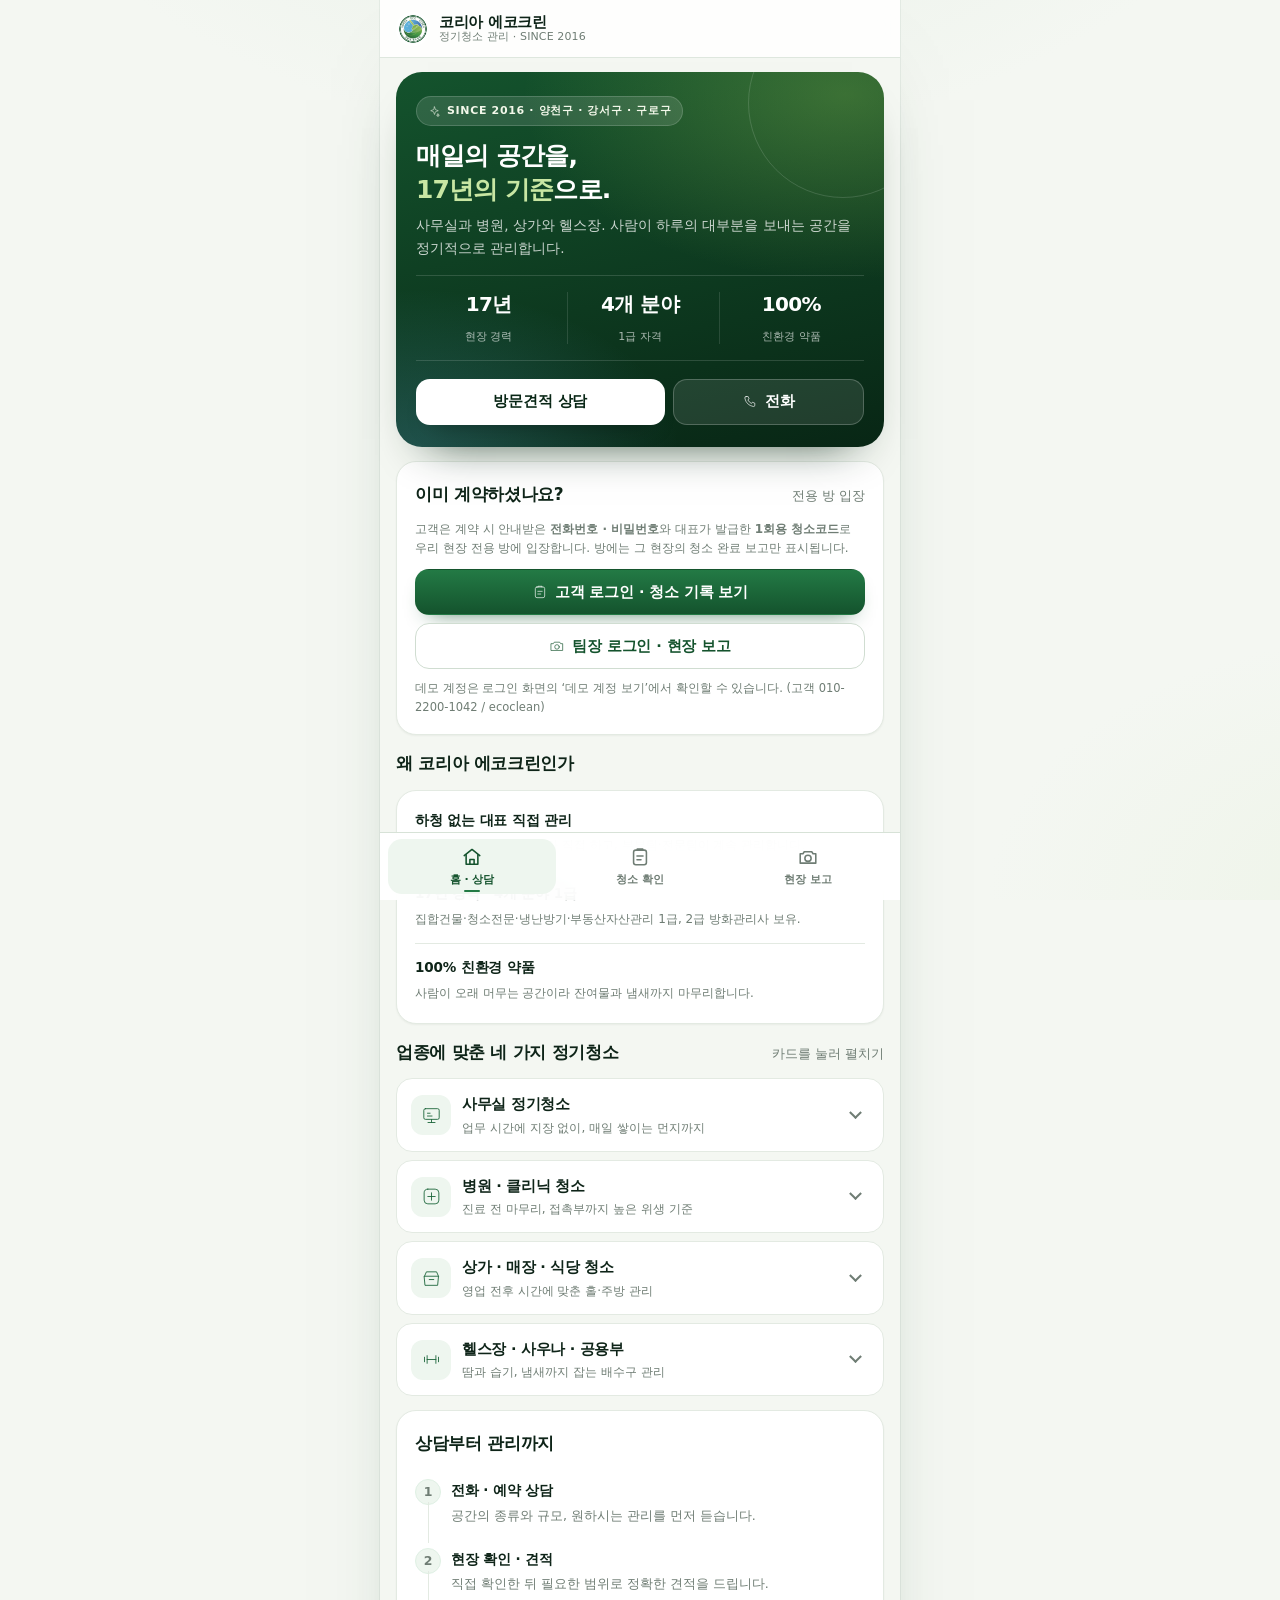
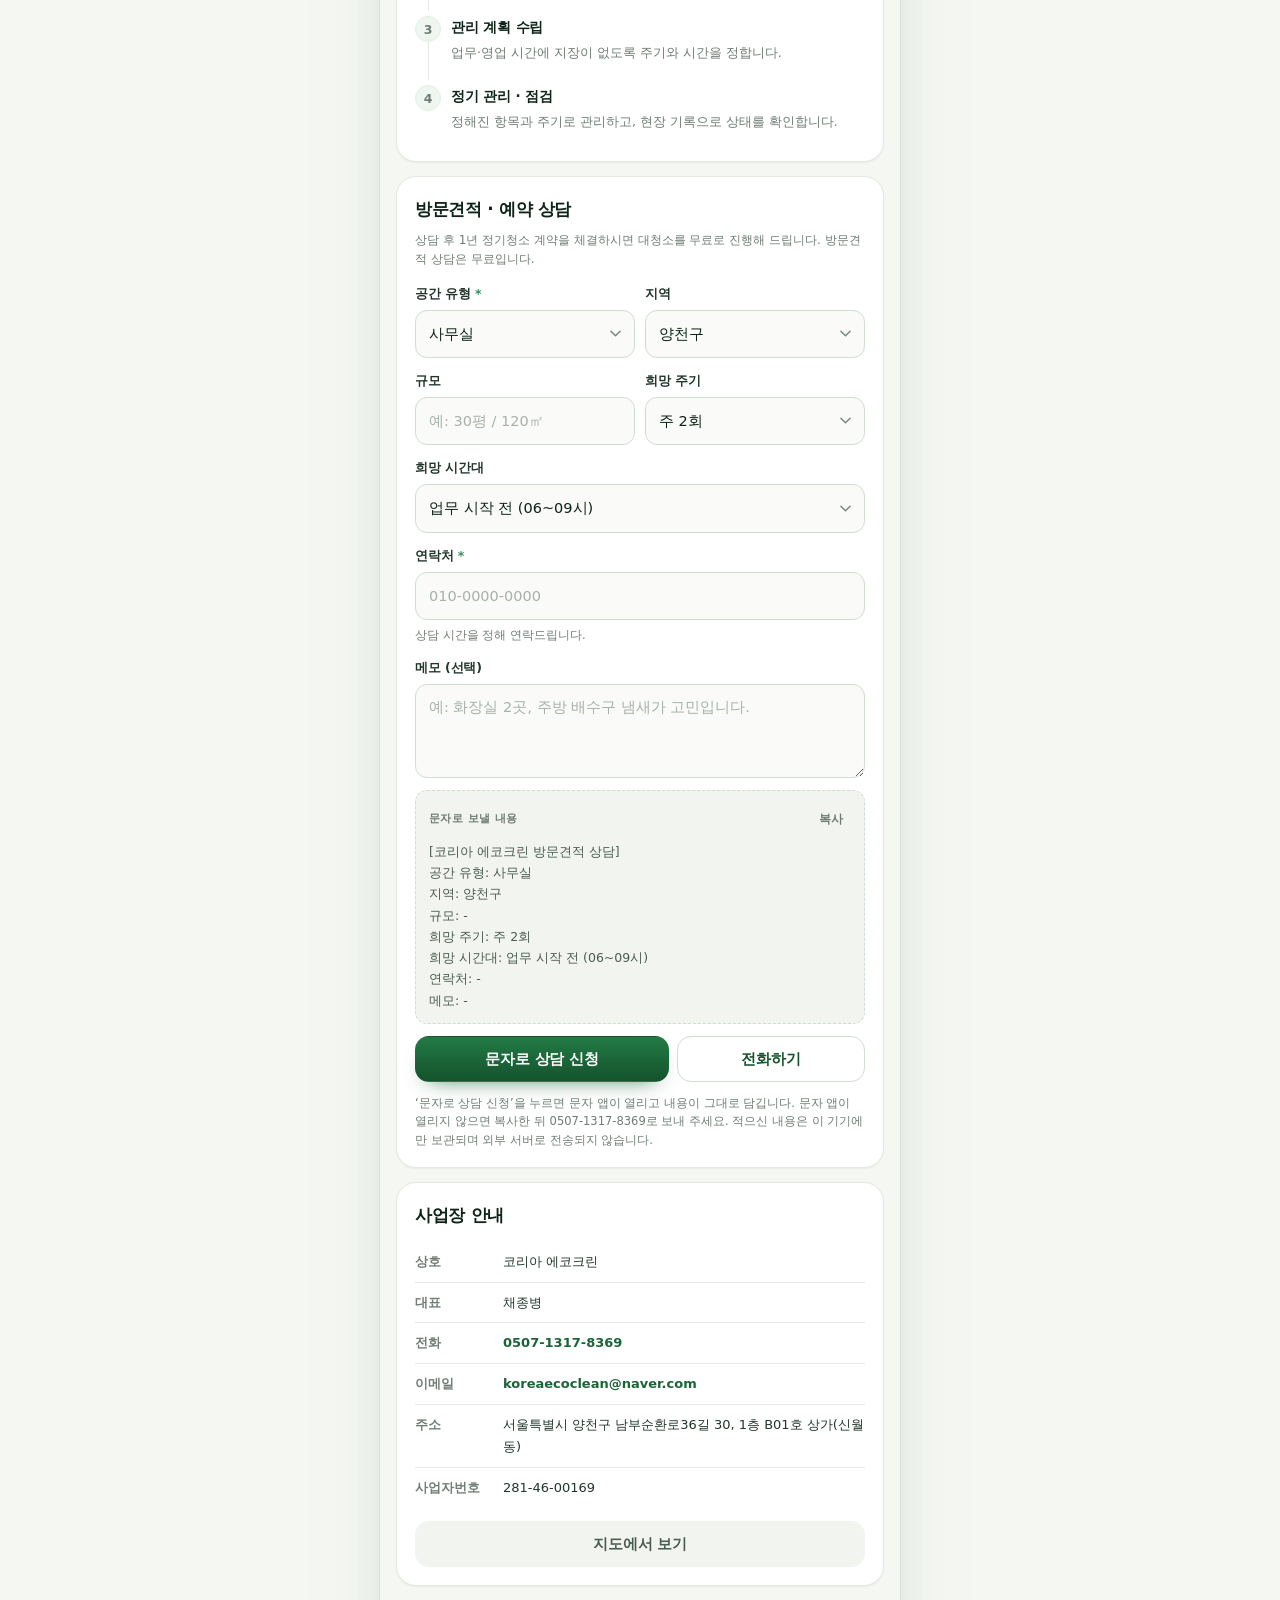
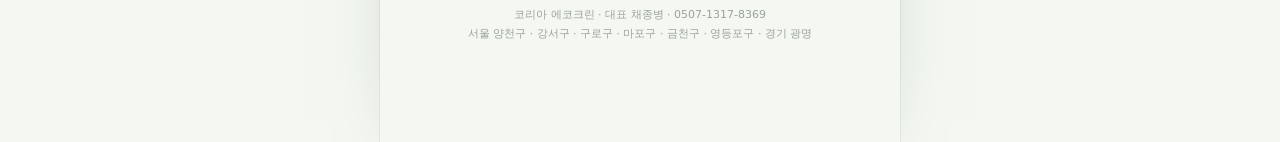
==== app/index.html @ 2362676f "모바일 앱(PWA) 추가: /app/ 경로에 정기청소 관리 앱 배포" ====
<!DOCTYPE html>
<html lang="ko">
<head>
  <meta charset="utf-8">
  <meta name="viewport" content="width=device-width, initial-scale=1, viewport-fit=cover">
  <title>코리아 에코크린 · 홈 상담</title>
  <meta name="description" content="코리아 에코크린 — 사무실·병원·상가·헬스장 정기청소 상담과 현장 청소 기록 확인, 팀장용 현장 보고 앱.">
  <meta name="theme-color" content="#14532d">
  <meta name="color-scheme" content="light">
  <meta name="format-detection" content="telephone=no">

  <meta name="mobile-web-app-capable" content="yes">
  <meta name="apple-mobile-web-app-capable" content="yes">
  <meta name="apple-mobile-web-app-status-bar-style" content="default">
  <meta name="apple-mobile-web-app-title" content="에코크린">

  <link rel="manifest" href="manifest.json">
  <link rel="icon" href="assets/favicon.svg" type="image/svg+xml">
  <link rel="icon" href="assets/icon-192.png" sizes="192x192" type="image/png">
  <link rel="apple-touch-icon" href="assets/apple-touch-icon.png">
  <link rel="stylesheet" href="css/styles.css">
</head>
<body>
  <a class="skip-link" href="#main">본문으로 바로가기</a>

  <div class="app">
    <header class="app-header">
      <div class="brand">
        <img class="brand__logo" src="assets/logo.png" alt="" width="34" height="34" decoding="async">
        <div class="brand__text">
          <strong>코리아 에코크린</strong>
          <span>정기청소 관리 · SINCE 2016</span>
        </div>
      </div>
      <div class="header__actions">
        <span class="net-pill" id="net-pill" hidden>오프라인</span>
        <button class="icon-btn" id="install-btn" type="button" hidden>앱 설치</button>
      </div>
    </header>

    <main class="main" id="main">
      <section class="view" id="view-home" role="tabpanel" aria-labelledby="tab-home" aria-label="홈 · 상담">
        <div class="skeleton"></div>
      </section>
      <section class="view" id="view-customer" role="tabpanel" aria-labelledby="tab-customer" aria-label="청소 확인" hidden>
        <div class="skeleton"></div>
      </section>
      <section class="view" id="view-leader" role="tabpanel" aria-labelledby="tab-leader" aria-label="현장 보고" hidden>
        <div class="skeleton"></div>
      </section>
      <section class="view" id="view-admin" role="tabpanel" aria-labelledby="tab-admin" aria-label="관리" hidden>
        <div class="skeleton"></div>
      </section>
    </main>

    <nav class="tabbar" role="tablist" aria-label="주요 메뉴">
      <button class="tab" type="button" role="tab" id="tab-home" aria-controls="view-home" data-tab="home" aria-selected="true">
        <svg viewBox="0 0 24 24" fill="none" stroke="currentColor" stroke-linecap="round" stroke-linejoin="round" aria-hidden="true">
          <path d="M3.5 10.5 12 3.8l8.5 6.7"/><path d="M5.6 9.6V20h12.8V9.6"/><path d="M9.7 20v-5.3h4.6V20"/>
        </svg>
        <span>홈 · 상담</span>
      </button>
      <button class="tab" type="button" role="tab" id="tab-customer" aria-controls="view-customer" data-tab="customer" aria-selected="false">
        <svg viewBox="0 0 24 24" fill="none" stroke="currentColor" stroke-linecap="round" stroke-linejoin="round" aria-hidden="true">
          <rect x="5" y="4.5" width="14" height="16" rx="2.4"/><path d="M9 4.5V3.4h6v1.1"/><path d="M8.7 11h6.6M8.7 15h4.4"/>
        </svg>
        <span>청소 확인</span>
      </button>
      <button class="tab" type="button" role="tab" id="tab-leader" aria-controls="view-leader" data-tab="leader" aria-selected="false">
        <svg viewBox="0 0 24 24" fill="none" stroke="currentColor" stroke-linecap="round" stroke-linejoin="round" aria-hidden="true">
          <path d="M3.5 8.5h3l1.4-2.2h8.2L17.5 8.5h3v10.2h-17z"/><circle cx="12" cy="13.4" r="3.4"/>
        </svg>
        <span>현장 보고</span>
      </button>
      <button class="tab" type="button" role="tab" id="tab-admin" aria-controls="view-admin" data-tab="admin" aria-selected="false" hidden>
        <svg viewBox="0 0 24 24" fill="none" stroke="currentColor" stroke-linecap="round" stroke-linejoin="round" aria-hidden="true">
          <path d="M12 3.4 5 6.2v5.1c0 4.2 2.9 7.6 7 8.4 4.1-.8 7-4.2 7-8.4V6.2z"/><path d="M9.2 12.1l2 2 3.6-3.9"/>
        </svg>
        <span>관리</span>
      </button>
    </nav>
  </div>

  <div class="toast-region" id="toast-region" role="status" aria-live="polite"></div>

  <div class="lightbox" id="lightbox" hidden role="dialog" aria-modal="true" aria-label="현장 사진 크게 보기">
    <div class="lightbox__bar">
      <span id="lightbox-counter">1 / 1</span>
      <button class="lightbox__close" id="lightbox-close" type="button" data-lb="close" aria-label="사진 닫기">×</button>
    </div>
    <div class="lightbox__stage" id="lightbox-stage" data-lb="stage">
      <img id="lightbox-img" src="" alt="">
    </div>
    <div class="lightbox__foot">
      <p class="lightbox__caption" id="lightbox-caption"></p>
      <div class="lightbox__nav">
        <button type="button" data-lb="prev" id="lightbox-prev" aria-label="이전 사진">‹</button>
        <button type="button" data-lb="next" id="lightbox-next" aria-label="다음 사진">›</button>
      </div>
    </div>
  </div>

  <div class="dialog" id="dialog" hidden role="dialog" aria-modal="true" aria-labelledby="dialog-title">
    <div class="dialog__card">
      <h3 id="dialog-title">확인</h3>
      <p id="dialog-message"></p>
      <div class="dialog__actions">
        <button class="btn btn--quiet" id="dialog-cancel" type="button" data-dialog="cancel">취소</button>
        <button class="btn btn--primary" id="dialog-ok" type="button" data-dialog="ok">확인</button>
      </div>
    </div>
  </div>

  <noscript>
    <div style="padding:24px;font-family:sans-serif;line-height:1.7">
      <h1 style="font-size:18px">코리아 에코크린</h1>
      <p>이 앱을 사용하려면 브라우저에서 JavaScript를 켜 주세요.</p>
      <p>상담 전화 <a href="tel:050713178369">0507-1317-8369</a> · 이메일 koreaecoclean@naver.com</p>
    </div>
  </noscript>

  <script type="module" src="js/app.js"></script>
</body>
</html>
---- app/css/styles.css ----
/* ============================================================
   코리아 에코크린 — 현장 관리 PWA
   mobile-first · brand green & white · no build step
   ============================================================ */

/* ---------- 1. tokens ---------- */
:root {
  --brand-950: #082615;
  --brand-900: #0d3a22;
  --brand-800: #14532d;
  --brand-700: #1a6438;
  --brand-600: #237a45;
  --brand-500: #2f9154;
  --brand-300: #7cc197;
  --brand-100: #dff0e4;
  --brand-50: #eef6ef;

  --leaf-500: #7cb342;
  --leaf-400: #8cbf4f;
  --leaf-100: #edf5df;

  --sky-500: #4aa3cc;
  --sky-400: #5cb2d8;
  --sky-100: #e6f3fa;

  --gold-600: #a97d1f;
  --gold-500: #c1912f;
  --gold-100: #fbf2da;

  --ink: #0e2418;
  --ink-soft: #22362b;
  --body: #4b5c52;
  --muted: #6f7d74;
  --line: #e3eae2;
  --line-strong: #d0ddd1;

  --bg: #f4f7f2;
  --surface: #ffffff;
  --surface-2: #fafbf8;
  --surface-3: #f2f5ef;

  --danger: #b23c2f;
  --danger-100: #fbe9e6;

  --radius-xl: 26px;
  --radius-lg: 20px;
  --radius: 16px;
  --radius-sm: 11px;

  --shadow-xs: 0 1px 2px rgba(14, 36, 24, .05);
  --shadow-sm: 0 2px 6px rgba(14, 36, 24, .04), 0 12px 26px -20px rgba(13, 58, 34, .45);
  --shadow-md: 0 18px 40px -28px rgba(13, 58, 34, .5);

  --app-max: 520px;
  --tabbar-h: 62px;
  --header-h: 58px;

  --font: "Pretendard Variable", Pretendard, -apple-system, BlinkMacSystemFont,
    "Apple SD Gothic Neo", "Malgun Gothic", "Noto Sans KR", system-ui, sans-serif;

  --ease: cubic-bezier(.16, 1, .3, 1);
}

/* ---------- 2. reset ---------- */
*,
*::before,
*::after { box-sizing: border-box; }

html {
  -webkit-text-size-adjust: 100%;
  text-size-adjust: 100%;
  scroll-behavior: smooth;
}

body {
  margin: 0;
  min-height: 100dvh;
  font-family: var(--font);
  font-size: 15.5px;
  line-height: 1.68;
  color: var(--ink);
  background: var(--bg);
  -webkit-font-smoothing: antialiased;
  overscroll-behavior-y: none;
}

img { max-width: 100%; display: block; }
svg { display: block; width: 1em; height: 1em; flex: none; }
button, input, select, textarea { font: inherit; color: inherit; }
button { cursor: pointer; background: none; border: 0; padding: 0; }
a { color: var(--brand-700); text-decoration: none; }
h1, h2, h3, h4, p, ul, ol, dl, dd, figure { margin: 0; }
ul, ol { padding: 0; list-style: none; }
:focus-visible {
  outline: 2.5px solid var(--brand-500);
  outline-offset: 2px;
  border-radius: 6px;
}

[hidden] { display: none !important; }

.skip-link {
  position: fixed;
  top: -100px;
  left: 12px;
  z-index: 200;
  padding: 10px 16px;
  background: var(--brand-800);
  color: #fff;
  border-radius: 0 0 12px 12px;
}
.skip-link:focus { top: 0; }

/* ---------- 3. app frame ---------- */
body {
  background-image:
    radial-gradient(900px 520px at 50% -220px, #e7f0e6 0%, rgba(244, 247, 242, 0) 70%),
    radial-gradient(600px 380px at 110% 100%, #eef4e8 0%, rgba(244, 247, 242, 0) 70%);
  background-attachment: fixed;
}

.app {
  position: relative;
  width: 100%;
  max-width: var(--app-max);
  margin: 0 auto;
  min-height: 100dvh;
  background: var(--bg);
  isolation: isolate;
}

@media (min-width: 620px) {
  .app {
    box-shadow: 0 0 0 1px rgba(13, 58, 34, .06), 0 40px 90px -60px rgba(13, 58, 34, .55);
  }
}

/* ---------- 4. header ---------- */
.app-header {
  position: sticky;
  top: 0;
  z-index: 40;
  display: flex;
  align-items: center;
  justify-content: space-between;
  gap: 10px;
  height: calc(var(--header-h) + env(safe-area-inset-top, 0px));
  padding: env(safe-area-inset-top, 0px) 16px 0;
  background: rgba(255, 255, 255, .86);
  backdrop-filter: saturate(1.4) blur(14px);
  -webkit-backdrop-filter: saturate(1.4) blur(14px);
  border-bottom: 1px solid rgba(208, 221, 209, .7);
}

.brand { display: flex; align-items: center; gap: 9px; min-width: 0; }
.brand__logo {
  width: 34px;
  height: 34px;
  border-radius: 50%;
  flex: none;
  background: #fff;
}
.brand__text { display: flex; flex-direction: column; line-height: 1.15; min-width: 0; }
.brand__text strong {
  font-size: 15px;
  font-weight: 800;
  letter-spacing: -.02em;
  white-space: nowrap;
}
.brand__text span { font-size: 11px; color: var(--muted); letter-spacing: .01em; }

.header__actions { display: flex; align-items: center; gap: 6px; }

.net-pill {
  display: inline-flex;
  align-items: center;
  gap: 5px;
  padding: 4px 9px;
  font-size: 11px;
  font-weight: 700;
  color: var(--gold-600);
  background: var(--gold-100);
  border-radius: 999px;
}
.net-pill::before {
  content: "";
  width: 6px;
  height: 6px;
  border-radius: 50%;
  background: var(--gold-500);
}

.icon-btn {
  display: inline-flex;
  align-items: center;
  gap: 5px;
  height: 32px;
  padding: 0 12px;
  font-size: 12.5px;
  font-weight: 700;
  color: var(--brand-800);
  background: var(--brand-50);
  border: 1px solid var(--brand-100);
  border-radius: 999px;
  transition: background .2s var(--ease);
}
.icon-btn:hover { background: var(--brand-100); }

/* ---------- 5. layout ---------- */
.main {
  padding: 14px 16px calc(var(--tabbar-h) + 34px + env(safe-area-inset-bottom, 0px));
}

.view { display: flex; flex-direction: column; gap: 14px; animation: view-in .32s var(--ease); }

@keyframes view-in {
  from { opacity: 0; transform: translateY(8px); }
  to { opacity: 1; transform: none; }
}

.panel {
  padding: 18px;
  background: var(--surface);
  border: 1px solid var(--line);
  border-radius: var(--radius-lg);
  box-shadow: var(--shadow-xs);
}

.section-head {
  display: flex;
  align-items: baseline;
  justify-content: space-between;
  gap: 10px;
  margin-bottom: 12px;
}
.section-head h2 {
  font-size: 17px;
  font-weight: 800;
  letter-spacing: -.02em;
}
.section-head p { font-size: 12.5px; color: var(--muted); }

.eyebrow {
  display: inline-flex;
  align-items: center;
  gap: 6px;
  font-size: 11.5px;
  font-weight: 800;
  letter-spacing: .08em;
  color: var(--brand-600);
  text-transform: uppercase;
}

.muted { color: var(--muted); }
.tiny { font-size: 12px; line-height: 1.55; }
.divider { height: 1px; background: var(--line); margin: 16px 0; }

/* ---------- 6. tab bar ---------- */
.tabbar {
  position: fixed;
  left: 50%;
  bottom: 0;
  z-index: 50;
  transform: translateX(-50%);
  display: flex;
  width: 100%;
  max-width: var(--app-max);
  padding: 6px 8px calc(6px + env(safe-area-inset-bottom, 0px));
  background: rgba(255, 255, 255, .94);
  backdrop-filter: saturate(1.4) blur(16px);
  -webkit-backdrop-filter: saturate(1.4) blur(16px);
  border-top: 1px solid rgba(208, 221, 209, .85);
}

.tab {
  position: relative;
  flex: 1 1 0;
  min-width: 0;
  display: flex;
  flex-direction: column;
  align-items: center;
  gap: 3px;
  padding: 7px 4px 5px;
  border-radius: 14px;
  color: var(--muted);
  font-size: 11px;
  font-weight: 700;
  letter-spacing: -.01em;
  transition: color .2s var(--ease), background .2s var(--ease);
}
.tab svg { width: 22px; height: 22px; stroke-width: 1.7; }
.tab[aria-selected="true"] { color: var(--brand-800); background: var(--brand-50); }
.tab[aria-selected="true"]::after {
  content: "";
  position: absolute;
  bottom: 2px;
  width: 16px;
  height: 2.5px;
  border-radius: 2px;
  background: var(--brand-600);
}
.tab:active { transform: scale(.97); }

/* ---------- 7. buttons & chips ---------- */
.btn {
  display: inline-flex;
  align-items: center;
  justify-content: center;
  gap: 7px;
  min-height: 46px;
  padding: 0 18px;
  font-size: 14.5px;
  font-weight: 800;
  letter-spacing: -.01em;
  white-space: nowrap;
  border-radius: 14px;
  border: 1px solid transparent;
  transition: transform .18s var(--ease), background .18s var(--ease), box-shadow .18s var(--ease);
}
.btn:active { transform: translateY(1px) scale(.995); }
.btn[disabled] { opacity: .5; pointer-events: none; }

.btn--primary {
  color: #fff;
  background: linear-gradient(180deg, var(--brand-600), var(--brand-800));
  box-shadow: 0 10px 22px -14px rgba(20, 83, 45, .9);
}
.btn--primary:hover { background: linear-gradient(180deg, var(--brand-500), var(--brand-700)); }

.btn--ghost {
  color: var(--brand-800);
  background: var(--surface);
  border-color: var(--line-strong);
}
.btn--ghost:hover { background: var(--brand-50); }

.btn--quiet {
  color: var(--body);
  background: var(--surface-3);
  border-color: transparent;
}
.btn--quiet:hover { background: var(--surface-3); color: var(--ink); }

.btn--danger { color: var(--danger); background: var(--danger-100); }
.btn--sm { min-height: 36px; padding: 0 12px; font-size: 12.5px; border-radius: 11px; }
.btn--block { width: 100%; }

.btn-row { display: grid; grid-template-columns: 1.35fr 1fr; gap: 8px; }
.btn-row--stack { grid-template-columns: 1fr; }

.chips { display: flex; flex-wrap: wrap; gap: 6px; }
.chip {
  display: inline-flex;
  align-items: center;
  gap: 5px;
  padding: 7px 12px;
  font-size: 12.5px;
  font-weight: 700;
  color: var(--body);
  background: var(--surface);
  border: 1px solid var(--line);
  border-radius: 999px;
  transition: all .18s var(--ease);
}
.chip[aria-pressed="true"] {
  color: var(--brand-800);
  background: var(--brand-50);
  border-color: var(--brand-300);
}
.chip:hover { border-color: var(--line-strong); }

.tag {
  display: inline-flex;
  align-items: center;
  gap: 4px;
  padding: 4px 9px;
  font-size: 11.5px;
  font-weight: 700;
  color: var(--brand-700);
  background: var(--brand-50);
  border-radius: 8px;
}
.tag--leaf { color: #557a20; background: var(--leaf-100); }
.tag--sky { color: #2a7291; background: var(--sky-100); }
.tag--gold { color: var(--gold-600); background: var(--gold-100); }

.badge {
  display: inline-flex;
  align-items: center;
  gap: 4px;
  padding: 3px 8px;
  font-size: 11px;
  font-weight: 800;
  border-radius: 7px;
  color: var(--brand-700);
  background: var(--brand-50);
}
.badge--done { color: #2c6b26; background: #e8f4e3; }
.badge--wait { color: var(--gold-600); background: var(--gold-100); }

/* ---------- 8. home · hero ---------- */
.hero {
  position: relative;
  overflow: hidden;
  padding: 24px 20px 22px;
  border-radius: var(--radius-xl);
  color: #fff;
  background:
    radial-gradient(120% 90% at 92% 6%, rgba(140, 191, 79, .34) 0%, rgba(140, 191, 79, 0) 55%),
    radial-gradient(90% 70% at 4% 100%, rgba(92, 178, 216, .26) 0%, rgba(92, 178, 216, 0) 60%),
    linear-gradient(168deg, var(--brand-800) 0%, var(--brand-950) 100%);
  box-shadow: 0 24px 44px -32px rgba(8, 38, 21, .9);
}
.hero::after {
  content: "";
  position: absolute;
  right: -54px;
  top: -64px;
  width: 190px;
  height: 190px;
  border: 1px solid rgba(255, 255, 255, .14);
  border-radius: 50%;
}
.hero__eyebrow {
  display: inline-flex;
  align-self: flex-start;
  max-width: 100%;
  align-items: center;
  gap: 6px;
  padding: 5px 11px;
  font-size: 11px;
  font-weight: 800;
  letter-spacing: .06em;
  color: #f3f8ea;
  background: rgba(255, 255, 255, .12);
  border: 1px solid rgba(255, 255, 255, .16);
  border-radius: 999px;
}
.hero h1 {
  margin: 13px 0 8px;
  font-size: 25px;
  line-height: 1.34;
  font-weight: 800;
  letter-spacing: -.035em;
}
.hero h1 em { font-style: normal; color: #c8e6a3; }
.hero p { font-size: 13.5px; color: rgba(255, 255, 255, .78); line-height: 1.65; }

.hero__stats {
  display: grid;
  grid-template-columns: repeat(3, 1fr);
  gap: 6px;
  margin: 16px 0 18px;
  padding: 12px 0;
  border-top: 1px solid rgba(255, 255, 255, .14);
  border-bottom: 1px solid rgba(255, 255, 255, .14);
}
.hero__stat { text-align: center; position: relative; }
.hero__stat + .hero__stat::before {
  content: "";
  position: absolute;
  left: 0;
  top: 4px;
  bottom: 4px;
  width: 1px;
  background: rgba(255, 255, 255, .12);
}
.hero__stat strong {
  display: block;
  font-size: 20px;
  font-weight: 800;
  letter-spacing: -.03em;
  color: #fff;
}
.hero__stat span { font-size: 11px; color: rgba(255, 255, 255, .66); }

.hero__actions { display: grid; grid-template-columns: 1.3fr 1fr; gap: 8px; }
.hero__actions .btn--primary {
  color: var(--brand-950);
  background: #fff;
  box-shadow: 0 12px 24px -18px rgba(0, 0, 0, .8);
}
.hero__actions .btn--ghost {
  color: #fff;
  background: rgba(255, 255, 255, .1);
  border-color: rgba(255, 255, 255, .22);
}

/* ---------- 9. home · services ---------- */
.svc-list { display: flex; flex-direction: column; gap: 8px; }

.svc {
  background: var(--surface);
  border: 1px solid var(--line);
  border-radius: var(--radius);
  overflow: hidden;
  transition: border-color .2s var(--ease), box-shadow .2s var(--ease);
}
.svc[open] { border-color: var(--brand-300); box-shadow: var(--shadow-sm); }

.svc > summary {
  display: grid;
  grid-template-columns: 40px 1fr 18px;
  align-items: center;
  gap: 11px;
  padding: 13px 14px;
  cursor: pointer;
  list-style: none;
}
.svc > summary::-webkit-details-marker { display: none; }
.svc > summary:focus-visible { outline-offset: -3px; }

.svc__icon {
  display: grid;
  place-items: center;
  width: 40px;
  height: 40px;
  border-radius: 12px;
  color: var(--brand-700);
  background: var(--brand-50);
}
.svc__icon svg { width: 21px; height: 21px; }
.svc__head { display: flex; flex-direction: column; gap: 1px; min-width: 0; }
.svc__head strong { font-size: 14.5px; font-weight: 800; letter-spacing: -.02em; }
.svc__head span {
  font-size: 12px;
  color: var(--muted);
  overflow: hidden;
  text-overflow: ellipsis;
  white-space: nowrap;
}
.svc__caret {
  width: 9px;
  height: 9px;
  border-right: 2px solid var(--muted);
  border-bottom: 2px solid var(--muted);
  transform: rotate(45deg) translate(-2px, -2px);
  transition: transform .25s var(--ease);
}
.svc[open] .svc__caret { transform: rotate(225deg) translate(-2px, -2px); }

.svc__body { padding: 0 14px 15px; border-top: 1px solid var(--line); margin-top: 2px; }
.svc__body .chips { margin: 12px 0 10px; }

.spec { display: flex; flex-direction: column; gap: 8px; }
.spec > div { display: grid; grid-template-columns: 62px 1fr; gap: 10px; font-size: 12.5px; }
.spec dt { color: var(--muted); font-weight: 700; }
.spec dd { color: var(--body); line-height: 1.6; }

/* ---------- 10. home · steps ---------- */
.steps { display: grid; gap: 2px; }
.step {
  display: grid;
  grid-template-columns: 26px 1fr;
  gap: 10px;
  padding: 9px 0;
  position: relative;
}
.step:not(:last-child)::before {
  content: "";
  position: absolute;
  left: 12.5px;
  top: 32px;
  bottom: -6px;
  width: 1.5px;
  background: var(--line);
}
.step__num {
  display: grid;
  place-items: center;
  width: 26px;
  height: 26px;
  font-size: 11.5px;
  font-weight: 800;
  color: var(--brand-800);
  background: var(--brand-50);
  border: 1px solid var(--brand-100);
  border-radius: 50%;
}
.step strong { display: block; font-size: 13.5px; font-weight: 800; letter-spacing: -.01em; }
.step span { font-size: 12.5px; color: var(--muted); }

/* ---------- 11. forms ---------- */
.form { display: flex; flex-direction: column; gap: 12px; }
.form-grid { display: grid; grid-template-columns: 1fr 1fr; gap: 10px; }

.field { display: flex; flex-direction: column; gap: 6px; min-width: 0; }
.field > label {
  font-size: 12.5px;
  font-weight: 800;
  color: var(--ink-soft);
  letter-spacing: -.01em;
}
.field > label .req { color: var(--brand-500); font-weight: 800; }
.field__hint { font-size: 11.5px; color: var(--muted); }

.input,
.select,
.textarea {
  width: 100%;
  min-height: 46px;
  padding: 11px 13px;
  font-size: 14.5px;
  color: var(--ink);
  background: var(--surface-2);
  border: 1px solid var(--line-strong);
  border-radius: 12px;
  transition: border-color .18s var(--ease), background .18s var(--ease), box-shadow .18s var(--ease);
  appearance: none;
  -webkit-appearance: none;
}
.textarea { min-height: 88px; resize: vertical; line-height: 1.6; }
.input:focus,
.select:focus,
.textarea:focus {
  outline: none;
  background: #fff;
  border-color: var(--brand-500);
  box-shadow: 0 0 0 3px rgba(47, 145, 84, .12);
}
.input::placeholder, .textarea::placeholder { color: #a6b2a9; }

.select {
  padding-right: 34px;
  background-image: url("data:image/svg+xml,%3Csvg xmlns='http://www.w3.org/2000/svg' viewBox='0 0 12 8'%3E%3Cpath d='M1 1.5 6 6.5 11 1.5' fill='none' stroke='%237b8a81' stroke-width='1.7' stroke-linecap='round' stroke-linejoin='round'/%3E%3C/svg%3E");
  background-repeat: no-repeat;
  background-position: right 13px center;
  background-size: 11px;
}

.field--error .input,
.field--error .select { border-color: var(--danger); background: #fff8f7; }
.field__error { font-size: 12px; font-weight: 700; color: var(--danger); }

.summary-box {
  padding: 12px 13px;
  background: var(--surface-3);
  border: 1px dashed var(--line-strong);
  border-radius: 12px;
}
.summary-box__label {
  display: flex;
  align-items: center;
  justify-content: space-between;
  gap: 8px;
  margin-bottom: 6px;
  font-size: 11px;
  font-weight: 800;
  letter-spacing: .04em;
  color: var(--muted);
}
.summary-box pre {
  margin: 0;
  font-family: inherit;
  font-size: 12.5px;
  line-height: 1.7;
  color: var(--body);
  white-space: pre-wrap;
  word-break: break-all;
}

.hint { font-size: 11.5px; line-height: 1.6; color: var(--muted); }

/* ---------- 12. contact ---------- */
.contact-list { display: flex; flex-direction: column; }
.contact-row {
  display: grid;
  grid-template-columns: 78px 1fr;
  gap: 10px;
  padding: 9px 0;
  border-top: 1px solid var(--line);
  font-size: 13px;
}
.contact-row:first-child { border-top: 0; }
.contact-row dt { color: var(--muted); font-weight: 700; font-size: 12.5px; }
.contact-row dd { color: var(--ink-soft); word-break: break-all; }
.contact-row a { font-weight: 700; }

/* ---------- 13. customer · picker ---------- */
.code-form { display: grid; grid-template-columns: 1fr auto; gap: 8px; }
.code-form .input { text-transform: uppercase; letter-spacing: .06em; font-weight: 700; }

.site-list { display: flex; flex-direction: column; gap: 8px; margin-top: 12px; }
.site-item {
  display: grid;
  grid-template-columns: 1fr auto;
  align-items: center;
  gap: 10px;
  width: 100%;
  padding: 13px 14px;
  text-align: left;
  background: var(--surface);
  border: 1px solid var(--line);
  border-radius: var(--radius);
  transition: border-color .18s var(--ease), transform .18s var(--ease);
}
.site-item:hover { border-color: var(--brand-300); }
.site-item:active { transform: scale(.995); }
.site-item strong { display: block; font-size: 14px; font-weight: 800; letter-spacing: -.02em; }
.site-item span { font-size: 12px; color: var(--muted); }
.site-item__code {
  font-size: 11.5px;
  font-weight: 800;
  letter-spacing: .04em;
  color: var(--brand-700);
  background: var(--brand-50);
  padding: 4px 8px;
  border-radius: 8px;
}

/* ---------- 14. customer · site header ---------- */
.site-head {
  position: relative;
  overflow: hidden;
  padding: 18px;
  border-radius: var(--radius-lg);
  color: #fff;
  background:
    radial-gradient(110% 80% at 100% 0%, rgba(140, 191, 79, .3), rgba(140, 191, 79, 0) 60%),
    linear-gradient(160deg, var(--brand-800), var(--brand-950));
  box-shadow: 0 18px 34px -28px rgba(8, 38, 21, .9);
}
.site-head__top { display: flex; align-items: flex-start; justify-content: space-between; gap: 10px; }
.site-head h2 { font-size: 19px; font-weight: 800; letter-spacing: -.03em; margin-top: 2px; }
.site-head__code {
  font-size: 11.5px;
  font-weight: 800;
  letter-spacing: .08em;
  color: rgba(255, 255, 255, .82);
}
.site-head__meta {
  margin-top: 8px;
  font-size: 12.5px;
  line-height: 1.65;
  color: rgba(255, 255, 255, .72);
}
.site-head__stats {
  display: grid;
  grid-template-columns: repeat(3, 1fr);
  gap: 4px;
  margin-top: 15px;
  padding-top: 13px;
  border-top: 1px solid rgba(255, 255, 255, .14);
}
.site-head__stat strong {
  display: block;
  font-size: 16.5px;
  font-weight: 800;
  letter-spacing: -.02em;
}
.site-head__stat span { font-size: 10.5px; color: rgba(255, 255, 255, .6); }
.site-head__actions { display: flex; gap: 6px; margin-top: 14px; }

.link-btn {
  font-size: 12px;
  font-weight: 700;
  color: rgba(255, 255, 255, .9);
  background: rgba(255, 255, 255, .12);
  border: 1px solid rgba(255, 255, 255, .16);
  padding: 6px 11px;
  border-radius: 9px;
}
.link-btn:hover { background: rgba(255, 255, 255, .2); }

/* ---------- 15. customer · filters ---------- */
.filter-bar {
  display: flex;
  align-items: center;
  justify-content: space-between;
  gap: 8px;
}
.sort-btn {
  display: inline-flex;
  align-items: center;
  gap: 4px;
  font-size: 12px;
  font-weight: 700;
  color: var(--muted);
  padding: 6px 8px;
}

/* ---------- 16. customer · report card ---------- */
.month-label {
  display: flex;
  align-items: center;
  gap: 8px;
  margin: 6px 2px 0;
  font-size: 12px;
  font-weight: 800;
  letter-spacing: .02em;
  color: var(--muted);
}
.month-label::after { content: ""; flex: 1; height: 1px; background: var(--line); }

.report {
  background: var(--surface);
  border: 1px solid var(--line);
  border-radius: var(--radius-lg);
  box-shadow: var(--shadow-xs);
  overflow: hidden;
}
.report__head {
  display: grid;
  grid-template-columns: auto 1fr auto;
  align-items: center;
  gap: 11px;
  padding: 14px 15px 12px;
}
.report__date {
  display: flex;
  flex-direction: column;
  align-items: center;
  justify-content: center;
  gap: 2px;
  width: 52px;
  min-height: 50px;
  padding: 7px 4px;
  border-radius: 13px;
  background: var(--brand-50);
  color: var(--brand-800);
}
.report__date strong { font-size: 13.5px; font-weight: 800; letter-spacing: -.03em; line-height: 1.15; }
.report__date span { font-size: 10px; font-weight: 700; line-height: 1.15; color: var(--brand-600); }
.report__title { min-width: 0; }
.report__title strong { display: block; font-size: 14px; font-weight: 800; letter-spacing: -.02em; }
.report__title span { display: block; font-size: 12px; color: var(--muted); }

.report__photos {
  display: grid;
  grid-template-columns: repeat(3, 1fr);
  gap: 3px;
  padding: 0 3px;
}
.report__photos--2 { grid-template-columns: repeat(2, 1fr); }
.report__photos--2 .photo-btn { aspect-ratio: 4 / 3; }
.report__photos--1 { grid-template-columns: 1fr; }
.photo-btn {
  position: relative;
  aspect-ratio: 1 / 1;
  overflow: hidden;
  border-radius: 9px;
  background: var(--surface-3);
}
.report__photos--1 .photo-btn { aspect-ratio: 16 / 10; max-height: 210px; }
.photo-btn img {
  width: 100%;
  height: 100%;
  object-fit: cover;
  transition: transform .4s var(--ease);
}
.photo-btn:hover img { transform: scale(1.04); }
.photo-btn__more {
  position: absolute;
  inset: 0;
  display: grid;
  place-items: center;
  font-size: 15px;
  font-weight: 800;
  color: #fff;
  background: rgba(14, 36, 24, .55);
}

.report__body { padding: 12px 15px 15px; display: flex; flex-direction: column; gap: 9px; }

.checkline {
  display: flex;
  align-items: center;
  justify-content: space-between;
  gap: 8px;
  width: 100%;
  padding: 9px 11px;
  background: var(--surface-2);
  border: 1px solid var(--line);
  border-radius: 11px;
  font-size: 12.5px;
  font-weight: 700;
  color: var(--ink-soft);
  text-align: left;
}
.checkline span.count { color: var(--brand-700); }
.checkline__caret {
  width: 7px;
  height: 7px;
  border-right: 1.8px solid var(--muted);
  border-bottom: 1.8px solid var(--muted);
  transform: rotate(45deg);
  transition: transform .2s var(--ease);
}
.checkline[aria-expanded="true"] .checkline__caret { transform: rotate(225deg); }

.checks { display: flex; flex-direction: column; gap: 6px; padding: 2px 2px 0; }
.checks li {
  display: grid;
  grid-template-columns: 16px 1fr;
  gap: 8px;
  font-size: 12.5px;
  color: var(--body);
  line-height: 1.55;
}
.checks li svg { width: 16px; height: 16px; margin-top: 2px; color: var(--brand-500); }
.checks li.is-off { color: var(--muted); text-decoration: line-through; text-decoration-color: rgba(123, 138, 129, .4); }
.checks li.is-off svg { color: var(--line-strong); }

.report__note {
  padding: 10px 12px;
  font-size: 12.5px;
  line-height: 1.65;
  color: var(--ink-soft);
  background: var(--brand-50);
  border-left: 3px solid var(--brand-300);
  border-radius: 4px 10px 10px 4px;
}

.empty {
  display: flex;
  flex-direction: column;
  align-items: center;
  gap: 6px;
  padding: 34px 20px;
  text-align: center;
  color: var(--muted);
  background: var(--surface);
  border: 1px dashed var(--line-strong);
  border-radius: var(--radius-lg);
}
.empty strong { font-size: 14px; color: var(--ink-soft); }
.empty span { font-size: 12.5px; }

/* ---------- 17. leader ---------- */
.gate {
  display: flex;
  flex-direction: column;
  gap: 14px;
  padding: 22px 20px;
  background:
    radial-gradient(100% 80% at 100% 0%, rgba(140, 191, 79, .22), rgba(140, 191, 79, 0) 62%),
    linear-gradient(165deg, var(--brand-800), var(--brand-950));
  border-radius: var(--radius-xl);
  color: #fff;
  box-shadow: 0 22px 40px -32px rgba(8, 38, 21, .9);
}
.gate h2 { font-size: 19px; font-weight: 800; letter-spacing: -.03em; }
.gate p { font-size: 12.5px; color: rgba(255, 255, 255, .72); line-height: 1.65; }
.gate__form { display: flex; flex-direction: column; gap: 9px; }

.pin-input {
  width: 100%;
  min-height: 52px;
  padding: 0 16px;
  font-size: 22px;
  font-weight: 800;
  letter-spacing: .42em;
  text-align: center;
  color: #fff;
  background: rgba(255, 255, 255, .1);
  border: 1px solid rgba(255, 255, 255, .24);
  border-radius: 14px;
}
.pin-input::placeholder { color: rgba(255, 255, 255, .35); letter-spacing: .3em; }
.pin-input:focus { outline: none; border-color: #c8e6a3; background: rgba(255, 255, 255, .16); }

.gate .btn--primary { color: var(--brand-950); background: #fff; }
.gate .btn--ghost { color: #fff; background: rgba(255, 255, 255, .1); border-color: rgba(255, 255, 255, .2); }
.gate__hint {
  display: flex;
  align-items: center;
  gap: 6px;
  font-size: 11.5px;
  color: rgba(255, 255, 255, .62);
}

.pin-error { font-size: 12px; font-weight: 700; color: #ffd9d2; }

.leader-bar {
  display: flex;
  align-items: center;
  justify-content: space-between;
  gap: 10px;
  padding: 11px 14px;
  background: var(--surface);
  border: 1px solid var(--line);
  border-radius: 14px;
}
.leader-bar__who { display: flex; align-items: center; gap: 9px; min-width: 0; }
.avatar {
  display: grid;
  place-items: center;
  width: 34px;
  height: 34px;
  border-radius: 50%;
  font-size: 13px;
  font-weight: 800;
  color: #fff;
  background: linear-gradient(160deg, var(--brand-600), var(--brand-900));
  flex: none;
}
.leader-bar strong { display: block; font-size: 13.5px; font-weight: 800; letter-spacing: -.02em; }
.leader-bar span { font-size: 11.5px; color: var(--muted); }

.pick-list { display: flex; flex-direction: column; gap: 8px; }
.pick {
  display: grid;
  grid-template-columns: 1fr auto;
  align-items: center;
  gap: 10px;
  width: 100%;
  padding: 13px 14px;
  text-align: left;
  background: var(--surface);
  border: 1px solid var(--line);
  border-radius: var(--radius);
  transition: border-color .18s var(--ease), box-shadow .18s var(--ease);
}
.pick:hover { border-color: var(--brand-300); box-shadow: var(--shadow-sm); }
.pick strong { display: block; font-size: 14px; font-weight: 800; letter-spacing: -.02em; }
.pick span { font-size: 12px; color: var(--muted); }
.pick__right { display: flex; flex-direction: column; align-items: flex-end; gap: 5px; }

.upload-zone {
  display: flex;
  flex-direction: column;
  align-items: center;
  gap: 6px;
  padding: 20px 16px;
  text-align: center;
  background: var(--surface-2);
  border: 1.5px dashed var(--line-strong);
  border-radius: var(--radius);
  transition: border-color .2s var(--ease), background .2s var(--ease);
  cursor: pointer;
}
.upload-zone:hover { border-color: var(--brand-500); background: var(--brand-50); }
.upload-zone svg { width: 26px; height: 26px; color: var(--brand-600); }
.upload-zone strong { font-size: 13.5px; font-weight: 800; }
.upload-zone span { font-size: 11.5px; color: var(--muted); }

.thumbs { display: grid; grid-template-columns: repeat(3, 1fr); gap: 7px; }
.thumb {
  position: relative;
  aspect-ratio: 1 / 1;
  border-radius: 11px;
  overflow: hidden;
  background: var(--surface-3);
}
.thumb img { width: 100%; height: 100%; object-fit: cover; }
.thumb__remove {
  position: absolute;
  top: 5px;
  right: 5px;
  display: grid;
  place-items: center;
  width: 24px;
  height: 24px;
  font-size: 15px;
  line-height: 1;
  color: #fff;
  background: rgba(14, 36, 24, .62);
  border-radius: 50%;
  backdrop-filter: blur(4px);
}
.thumb__remove:hover { background: var(--danger); }

.progress-line {
  display: flex;
  align-items: center;
  gap: 9px;
  font-size: 12px;
  font-weight: 700;
  color: var(--muted);
}
.progress-line__bar {
  flex: 1;
  height: 5px;
  border-radius: 99px;
  background: var(--surface-3);
  overflow: hidden;
}
.progress-line__bar i {
  display: block;
  height: 100%;
  width: 0;
  border-radius: 99px;
  background: linear-gradient(90deg, var(--brand-500), var(--leaf-400));
  transition: width .28s var(--ease);
}

.check-list { display: flex; flex-direction: column; gap: 6px; }
.check-item {
  display: grid;
  grid-template-columns: 22px 1fr;
  align-items: start;
  gap: 9px;
  padding: 10px 11px;
  background: var(--surface-2);
  border: 1px solid var(--line);
  border-radius: 11px;
  cursor: pointer;
  transition: background .18s var(--ease), border-color .18s var(--ease);
}
.check-item:has(input:checked) { background: var(--brand-50); border-color: var(--brand-300); }
.check-item input {
  appearance: none;
  -webkit-appearance: none;
  width: 21px;
  height: 21px;
  margin: 1px 0 0;
  border: 1.7px solid var(--line-strong);
  border-radius: 7px;
  background: #fff;
  display: grid;
  place-items: center;
  transition: all .18s var(--ease);
}
.check-item input:checked {
  background: var(--brand-600);
  border-color: var(--brand-600);
}
.check-item input:checked::after {
  content: "";
  width: 5px;
  height: 9px;
  border-right: 2.2px solid #fff;
  border-bottom: 2.2px solid #fff;
  transform: rotate(42deg) translate(-.5px, -1px);
}
.check-item span { font-size: 13px; line-height: 1.5; color: var(--ink-soft); }
.check-item input:checked + span { color: var(--brand-800); font-weight: 700; }

.memo-chips { display: flex; flex-wrap: wrap; gap: 5px; margin-top: 2px; }
.memo-chip {
  padding: 5px 10px;
  font-size: 11.5px;
  font-weight: 700;
  color: var(--brand-700);
  background: var(--brand-50);
  border: 1px solid var(--brand-100);
  border-radius: 999px;
}
.memo-chip:hover { background: var(--brand-100); }

.field-row { display: grid; grid-template-columns: 1fr 1fr; gap: 10px; }

.submit-bar {
  position: sticky;
  bottom: calc(var(--tabbar-h) + 10px + env(safe-area-inset-bottom, 0px));
  z-index: 20;
  display: flex;
  gap: 8px;
  padding: 9px;
  background: rgba(255, 255, 255, .92);
  backdrop-filter: blur(10px);
  -webkit-backdrop-filter: blur(10px);
  border: 1px solid var(--line);
  border-radius: 16px;
  box-shadow: var(--shadow-sm);
}
.submit-bar .btn { flex: 1; }

.sent-card {
  display: flex;
  flex-direction: column;
  gap: 10px;
  padding: 18px;
  background: linear-gradient(160deg, #f2f9ee, #ffffff);
  border: 1px solid var(--brand-100);
  border-radius: var(--radius-lg);
}
.sent-card__icon {
  display: grid;
  place-items: center;
  width: 40px;
  height: 40px;
  border-radius: 50%;
  color: #fff;
  background: var(--brand-600);
}
.sent-card strong { font-size: 14.5px; font-weight: 800; }
.sent-card p { font-size: 12.5px; color: var(--body); }

.my-report {
  display: grid;
  grid-template-columns: 1fr auto;
  align-items: center;
  gap: 8px;
  padding: 10px 0;
  border-top: 1px solid var(--line);
  font-size: 12.5px;
}
.my-report:first-child { border-top: 0; }
.my-report strong { font-size: 13px; font-weight: 800; display: block; }
.my-report span { color: var(--muted); }

.settings { background: var(--surface); border: 1px solid var(--line); border-radius: var(--radius); }
.settings > summary {
  padding: 13px 15px;
  font-size: 13px;
  font-weight: 800;
  color: var(--ink-soft);
  cursor: pointer;
  list-style: none;
  display: flex;
  align-items: center;
  justify-content: space-between;
}
.settings > summary::-webkit-details-marker { display: none; }
.settings > summary::after {
  content: "";
  width: 7px;
  height: 7px;
  border-right: 1.8px solid var(--muted);
  border-bottom: 1.8px solid var(--muted);
  transform: rotate(45deg);
  transition: transform .2s var(--ease);
}
.settings[open] > summary::after { transform: rotate(225deg); }
.settings__body { padding: 0 15px 15px; display: flex; flex-direction: column; gap: 10px; }

.kv { display: grid; grid-template-columns: auto 1fr; gap: 4px 12px; font-size: 12.5px; }
.kv dt { color: var(--muted); font-weight: 700; }
.kv dd { color: var(--ink-soft); text-align: right; }
.kv--left { grid-template-columns: 84px 1fr; }
.kv--left dd { text-align: left; }

/* ---------- 18. lightbox ---------- */
.lightbox {
  position: fixed;
  inset: 0;
  z-index: 120;
  display: flex;
  flex-direction: column;
  background: rgba(6, 18, 11, .94);
  backdrop-filter: blur(6px);
  animation: fade-in .2s var(--ease);
}
.lightbox__bar {
  display: flex;
  align-items: center;
  justify-content: space-between;
  gap: 10px;
  padding: calc(12px + env(safe-area-inset-top, 0px)) 14px 10px;
  color: #fff;
}
.lightbox__bar span { font-size: 13px; font-weight: 700; color: rgba(255, 255, 255, .8); }
.lightbox__close {
  display: grid;
  place-items: center;
  width: 36px;
  height: 36px;
  color: #fff;
  background: rgba(255, 255, 255, .14);
  border-radius: 50%;
  font-size: 18px;
  line-height: 1;
}
.lightbox__stage {
  flex: 1;
  display: grid;
  place-items: center;
  padding: 6px 12px;
  min-height: 0;
}
.lightbox__stage img {
  max-width: 100%;
  max-height: 100%;
  object-fit: contain;
  border-radius: 12px;
}
.lightbox__foot {
  display: flex;
  align-items: center;
  justify-content: space-between;
  gap: 12px;
  padding: 10px 16px calc(18px + env(safe-area-inset-bottom, 0px));
}
.lightbox__caption { font-size: 12.5px; color: rgba(255, 255, 255, .82); line-height: 1.5; }
.lightbox__nav { display: flex; gap: 6px; flex: none; }
.lightbox__nav button {
  display: grid;
  place-items: center;
  width: 40px;
  height: 40px;
  color: #fff;
  background: rgba(255, 255, 255, .13);
  border-radius: 50%;
  font-size: 17px;
}
.lightbox__nav button[disabled] { opacity: .28; }

@keyframes fade-in { from { opacity: 0; } to { opacity: 1; } }

/* ---------- 19. dialog & toast ---------- */
.dialog {
  position: fixed;
  inset: 0;
  z-index: 130;
  display: grid;
  place-items: center;
  padding: 22px;
  background: rgba(8, 24, 14, .5);
  backdrop-filter: blur(3px);
  animation: fade-in .18s var(--ease);
}
.dialog__card {
  width: 100%;
  max-width: 340px;
  padding: 20px;
  background: #fff;
  border-radius: 20px;
  box-shadow: 0 30px 60px -30px rgba(0, 0, 0, .5);
  animation: pop-in .22s var(--ease);
}
@keyframes pop-in {
  from { opacity: 0; transform: scale(.94) translateY(8px); }
  to { opacity: 1; transform: none; }
}
.dialog__card h3 { font-size: 16px; font-weight: 800; letter-spacing: -.02em; }
.dialog__card p { margin-top: 6px; font-size: 13px; color: var(--body); line-height: 1.6; }
.dialog__actions { display: grid; grid-template-columns: 1fr 1fr; gap: 8px; margin-top: 18px; }
.dialog__actions--single { grid-template-columns: 1fr; }

.toast-region {
  position: fixed;
  left: 50%;
  bottom: calc(var(--tabbar-h) + 18px + env(safe-area-inset-bottom, 0px));
  z-index: 140;
  transform: translateX(-50%);
  width: min(calc(100% - 28px), 460px);
  display: flex;
  flex-direction: column;
  gap: 8px;
  pointer-events: none;
}
.toast {
  display: flex;
  align-items: center;
  gap: 10px;
  padding: 12px 14px;
  font-size: 13px;
  font-weight: 600;
  line-height: 1.45;
  color: #fff;
  background: rgba(14, 36, 24, .95);
  border-radius: 14px;
  box-shadow: 0 18px 34px -22px rgba(0, 0, 0, .8);
  pointer-events: auto;
  animation: toast-in .26s var(--ease);
}
.toast p { flex: 1; }
.toast__action {
  flex: none;
  font-size: 12.5px;
  font-weight: 800;
  color: #c8e6a3;
  padding: 4px 2px;
  text-decoration: underline;
  text-underline-offset: 3px;
}
.toast--error { background: rgba(120, 36, 26, .96); }
.toast--error .toast__action { color: #ffd9d2; }
@keyframes toast-in {
  from { opacity: 0; transform: translateY(10px) scale(.98); }
  to { opacity: 1; transform: none; }
}

/* ---------- 20. misc ---------- */
.skeleton {
  height: 90px;
  border-radius: var(--radius-lg);
  background: linear-gradient(100deg, #edf1ea 30%, #f6f8f4 50%, #edf1ea 70%);
  background-size: 220% 100%;
  animation: shimmer 1.3s linear infinite;
}
@keyframes shimmer {
  from { background-position: 130% 0; }
  to { background-position: -30% 0; }
}

.footer-note {
  padding: 6px 4px 2px;
  font-size: 11px;
  line-height: 1.7;
  color: #98a49b;
  text-align: center;
}

.sr-only {
  position: absolute;
  width: 1px; height: 1px;
  padding: 0; margin: -1px;
  overflow: hidden;
  clip: rect(0 0 0 0);
  white-space: nowrap;
  border: 0;
}

/* icons that need a fixed optical size inside text */
.hero__eyebrow svg { width: 13px; height: 13px; }
.eyebrow svg { width: 13px; height: 13px; }
.badge svg { width: 11px; height: 11px; }
.btn svg { width: 16px; height: 16px; }
.link-btn svg { width: 13px; height: 13px; }
.sent-card__icon svg { width: 18px; height: 18px; }
.checks li svg { width: 16px; height: 16px; }
.upload-zone svg { width: 26px; height: 26px; }
.preview-banner strong svg { width: 15px; height: 15px; }
.photo-group__label svg { width: 11px; height: 11px; }

/* ---------- 21. auth · login ---------- */
.auth-card h2 { font-size: 20px; font-weight: 800; letter-spacing: -.03em; margin: 7px 0 6px; }

.site-chip {
  display: flex;
  align-items: center;
  gap: 8px;
  margin-top: 12px;
  padding: 10px 12px;
  font-size: 12.5px;
  color: var(--body);
  background: var(--surface-2);
  border: 1px solid var(--line);
  border-radius: 12px;
}

.demo-panel {
  margin-top: 14px;
  border: 1px dashed var(--line-strong);
  border-radius: 14px;
  background: var(--surface-2);
}
.demo-panel > summary {
  padding: 11px 13px;
  font-size: 12.5px;
  font-weight: 800;
  color: var(--brand-700);
  cursor: pointer;
  list-style: none;
  display: flex;
  align-items: center;
  justify-content: space-between;
}
.demo-panel > summary::-webkit-details-marker { display: none; }
.demo-panel > summary::after {
  content: "";
  width: 7px; height: 7px;
  border-right: 1.8px solid var(--muted);
  border-bottom: 1.8px solid var(--muted);
  transform: rotate(45deg);
  transition: transform .2s var(--ease);
}
.demo-panel[open] > summary::after { transform: rotate(225deg); }
.demo-panel__body { padding: 0 13px 12px; display: flex; flex-direction: column; gap: 8px; }

.demo-row {
  display: grid;
  grid-template-columns: 1fr auto;
  align-items: center;
  gap: 8px;
  padding: 8px 10px;
  background: #fff;
  border: 1px solid var(--line);
  border-radius: 10px;
}
.demo-row strong { display: block; font-size: 12.5px; font-weight: 800; color: var(--ink-soft); }
.demo-row span { display: block; font-size: 11.5px; color: var(--muted); word-break: break-all; }
.demo-row .link-btn {
  color: var(--brand-700);
  background: var(--brand-50);
  border-color: var(--brand-100);
  font-size: 11.5px;
  padding: 5px 9px;
}

.pin-input--text {
  font-size: 15px;
  font-weight: 600;
  letter-spacing: 0;
  text-align: left;
  padding: 0 14px;
}
.pin-input--text::placeholder { letter-spacing: 0; color: rgba(255,255,255,.45); }

/* ---------- 22. customer room · photo groups ---------- */
.preview-banner {
  display: flex;
  flex-direction: column;
  gap: 9px;
  padding: 13px 14px;
  background: var(--gold-100);
  border: 1px solid #f0e0b6;
  border-radius: var(--radius);
}
.preview-banner strong {
  display: flex;
  align-items: center;
  gap: 6px;
  font-size: 12.5px;
  font-weight: 800;
  color: #7a5a12;
}
.preview-banner strong svg { width: 16px; height: 16px; }
.preview-banner span { display: block; font-size: 11.5px; color: #8a6a20; margin-top: 2px; }
.preview-banner .chip { background: rgba(255,255,255,.7); border-color: #ecd9ab; font-size: 11.5px; padding: 5px 9px; }
.preview-banner .chip[aria-pressed="true"] { background: #fff; border-color: var(--gold-500); color: #6d4f0d; }

.photo-groups { display: flex; flex-direction: column; gap: 10px; padding: 0 12px 4px; }
.photo-group { display: flex; flex-direction: column; gap: 6px; }
.photo-group__head { display: flex; align-items: center; justify-content: space-between; gap: 8px; }
.photo-group__label {
  display: inline-flex;
  align-items: center;
  gap: 5px;
  font-size: 11.5px;
  font-weight: 800;
  color: var(--brand-700);
}
.photo-group__label::before {
  content: "";
  width: 5px; height: 5px;
  border-radius: 50%;
  background: var(--brand-500);
}
.photo-group--security .photo-group__label { color: #2a7291; }
.photo-group--security .photo-group__label::before { background: var(--sky-500); }
.photo-group--issue .photo-group__label { color: var(--gold-600); }
.photo-group--issue .photo-group__label::before { background: var(--gold-500); }
.photo-group__count { font-size: 11px; color: var(--muted); font-weight: 700; }

.photo-group .report__photos { padding: 0; }

.issue-note {
  padding: 10px 12px;
  font-size: 12.5px;
  line-height: 1.6;
  color: #7a5a12;
  background: var(--gold-100);
  border-left: 3px solid var(--gold-500);
  border-radius: 4px 10px 10px 4px;
}

/* ---------- 23. leader photo panels ---------- */
.photo-panel .section-head h2 { display: flex; align-items: center; gap: 6px; }
.photo-panel--security { border-color: #d6e8f1; }
.photo-panel--issue { border-color: #f0e0b6; }
.req { color: var(--brand-500); font-weight: 800; }
.opt { font-size: 11px; font-weight: 700; color: var(--muted); background: var(--surface-3); padding: 2px 7px; border-radius: 6px; }
.photo-panel--security .upload-zone { border-color: #cfe4ef; }
.photo-panel--issue .upload-zone { border-color: #eddfba; }

.step-badge {
  display: inline-grid;
  place-items: center;
  width: 20px;
  height: 20px;
  margin-right: 6px;
  font-size: 11px;
  font-weight: 800;
  color: #fff;
  background: var(--brand-600);
  border-radius: 7px;
  flex: none;
}

/* ---------- 24. admin ---------- */
.admin-stats {
  display: grid;
  grid-template-columns: repeat(4, 1fr);
  gap: 6px;
  text-align: center;
}
.admin-stats div { padding: 4px 0; }
.admin-stats strong { display: block; font-size: 19px; font-weight: 800; letter-spacing: -.03em; color: var(--brand-800); }
.admin-stats span { font-size: 10.5px; color: var(--muted); }
.admin-stats div + div { border-left: 1px solid var(--line); }

.stack-10 { display: flex; flex-direction: column; gap: 10px; }

.code-card .section-head { align-items: flex-start; }
.code-card .section-head h2 { font-size: 15px; }
.code-list { display: flex; flex-direction: column; gap: 6px; margin-top: 4px; }
.code-row {
  display: grid;
  grid-template-columns: 1fr auto;
  align-items: center;
  gap: 8px;
  padding: 9px 11px;
  background: var(--surface-2);
  border: 1px solid var(--line);
  border-radius: 10px;
}
.code-row code {
  font-family: ui-monospace, SFMono-Regular, Menlo, monospace;
  font-size: 13.5px;
  font-weight: 700;
  letter-spacing: .04em;
  color: var(--brand-800);
}
.code-row span { display: block; font-size: 11px; color: var(--muted); margin-top: 1px; }
.code-row.is-used { opacity: .62; }
.code-row.is-used code { color: var(--muted); text-decoration: line-through; }
.code-row .link-btn {
  color: var(--brand-700);
  background: #fff;
  border-color: var(--line-strong);
  font-size: 11.5px;
  padding: 5px 9px;
}

.staff-list { display: flex; flex-direction: column; gap: 8px; }
.staff-row {
  display: grid;
  grid-template-columns: 1fr auto;
  align-items: center;
  gap: 10px;
  padding: 11px 12px;
  background: var(--surface-2);
  border: 1px solid var(--line);
  border-radius: 12px;
}
.staff-row__who { display: flex; align-items: center; gap: 9px; min-width: 0; }
.staff-row__who strong { display: block; font-size: 13px; font-weight: 800; letter-spacing: -.02em; }
.staff-row__who span { font-size: 11.5px; color: var(--muted); }
.staff-row__code { display: flex; flex-direction: column; align-items: flex-end; gap: 5px; }
.staff-row__code code {
  font-family: ui-monospace, SFMono-Regular, Menlo, monospace;
  font-size: 13px;
  font-weight: 700;
  color: var(--brand-800);
  background: var(--brand-50);
  padding: 3px 8px;
  border-radius: 7px;
}
.staff-row__actions { display: flex; gap: 4px; flex-wrap: wrap; justify-content: flex-end; }
.staff-row__actions .link-btn {
  font-size: 10.5px;
  padding: 4px 7px;
  color: var(--body);
  background: #fff;
  border-color: var(--line-strong);
}

@media (max-width: 360px) {
  .admin-stats strong { font-size: 16px; }
  .staff-row { grid-template-columns: 1fr; }
  .staff-row__code { align-items: flex-start; }
  .staff-row__actions { justify-content: flex-start; }
}

@media (prefers-reduced-motion: reduce) {
  *, *::before, *::after {
    animation-duration: .001ms !important;
    animation-iteration-count: 1 !important;
    transition-duration: .001ms !important;
    scroll-behavior: auto !important;
  }
}
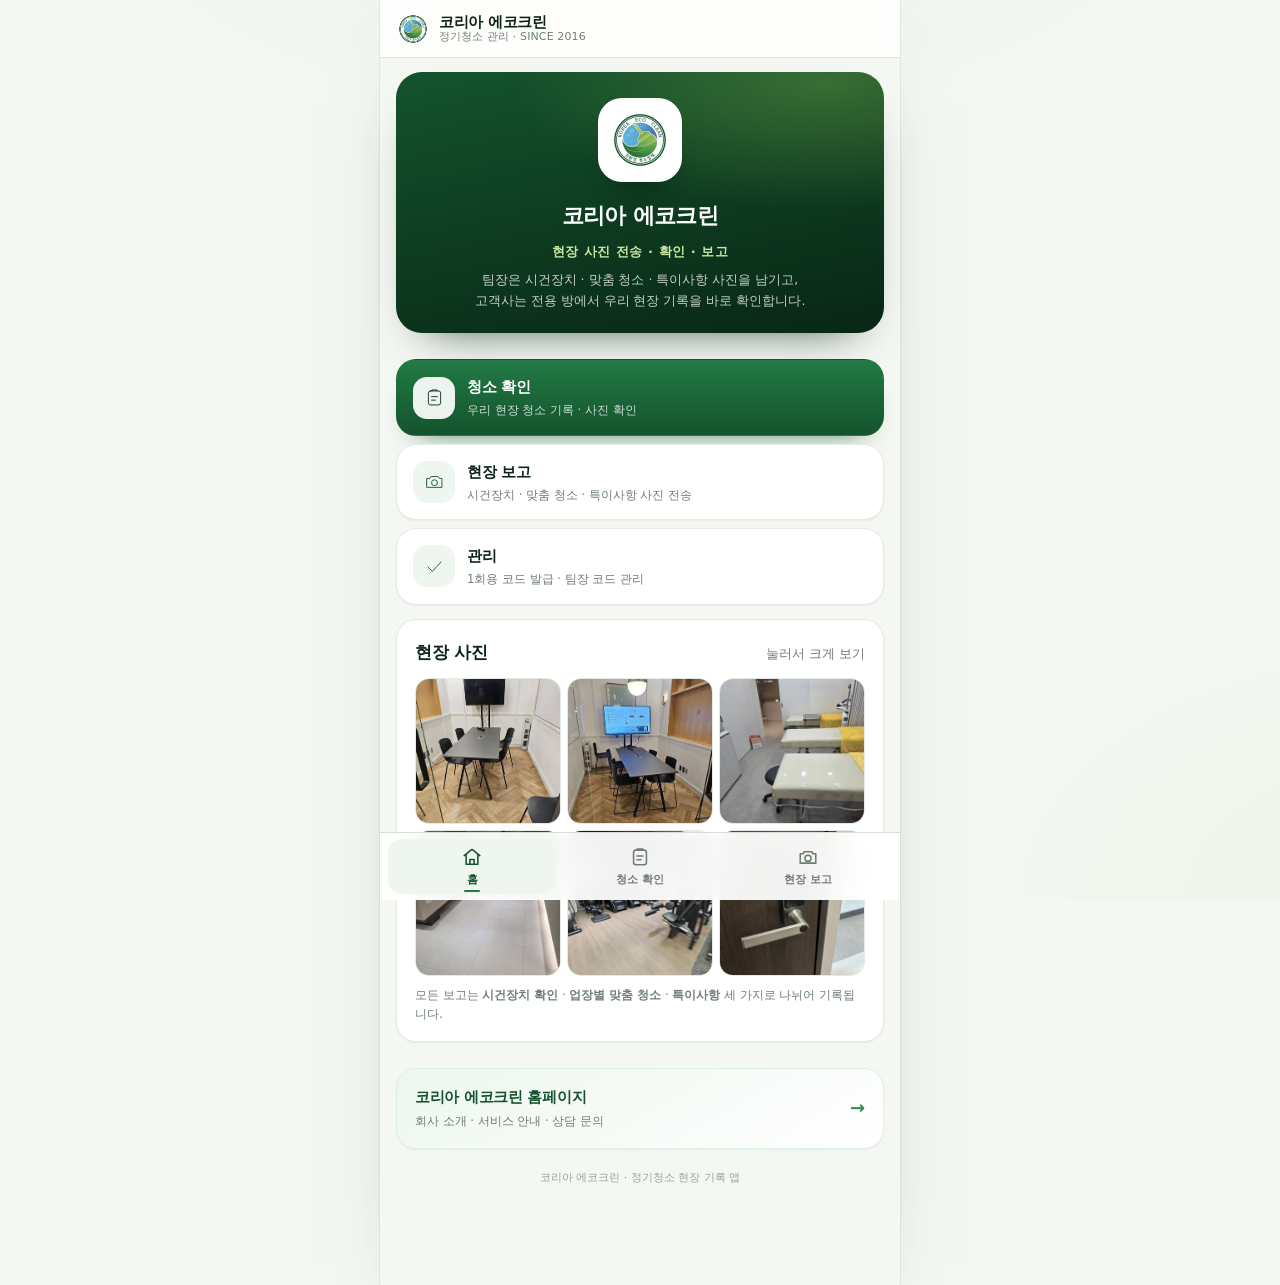
==== commit ba00bad1: "앱: 로그인 안정화(코드/HTML 네트워크 우선 캐시) · 고객 1회용 코드 입장 · 홈 화면 간단화 및 홈페이지 배너" ====
--- a/app/index.html
+++ b/app/index.html
@@ -3,8 +3,8 @@
 <head>
   <meta charset="utf-8">
   <meta name="viewport" content="width=device-width, initial-scale=1, viewport-fit=cover">
-  <title>코리아 에코크린 · 홈 상담</title>
-  <meta name="description" content="코리아 에코크린 — 사무실·병원·상가·헬스장 정기청소 상담과 현장 청소 기록 확인, 팀장용 현장 보고 앱.">
+  <title>코리아 에코크린 · 현장 청소 기록</title>
+  <meta name="description" content="코리아 에코크린 — 현장 청소 사진 전송·확인·보고 앱. 팀장은 시건장치·맞춤 청소·특이사항 사진을 남기고, 고객사는 전용 방에서 기록을 확인합니다.">
   <meta name="theme-color" content="#14532d">
   <meta name="color-scheme" content="light">
   <meta name="format-detection" content="telephone=no">
@@ -39,7 +39,7 @@
     </header>
 
     <main class="main" id="main">
-      <section class="view" id="view-home" role="tabpanel" aria-labelledby="tab-home" aria-label="홈 · 상담">
+      <section class="view" id="view-home" role="tabpanel" aria-labelledby="tab-home" aria-label="홈">
         <div class="skeleton"></div>
       </section>
       <section class="view" id="view-customer" role="tabpanel" aria-labelledby="tab-customer" aria-label="청소 확인" hidden>
@@ -58,7 +58,7 @@
         <svg viewBox="0 0 24 24" fill="none" stroke="currentColor" stroke-linecap="round" stroke-linejoin="round" aria-hidden="true">
           <path d="M3.5 10.5 12 3.8l8.5 6.7"/><path d="M5.6 9.6V20h12.8V9.6"/><path d="M9.7 20v-5.3h4.6V20"/>
         </svg>
-        <span>홈 · 상담</span>
+        <span>홈</span>
       </button>
       <button class="tab" type="button" role="tab" id="tab-customer" aria-controls="view-customer" data-tab="customer" aria-selected="false">
         <svg viewBox="0 0 24 24" fill="none" stroke="currentColor" stroke-linecap="round" stroke-linejoin="round" aria-hidden="true">
--- a/app/css/styles.css
+++ b/app/css/styles.css
@@ -1398,6 +1398,127 @@
 .eyebrow svg { width: 13px; height: 13px; }
 .badge svg { width: 11px; height: 11px; }
 .btn svg { width: 16px; height: 16px; }
+
+/* ---------- 21. home (simple launch pad) ---------- */
+.home-hero {
+  display: flex;
+  flex-direction: column;
+  align-items: center;
+  gap: 6px;
+  padding: 26px 20px 22px;
+  text-align: center;
+  border-radius: var(--radius-xl);
+  color: #fff;
+  background:
+    radial-gradient(110% 85% at 88% 4%, rgba(140, 191, 79, .32) 0%, rgba(140, 191, 79, 0) 58%),
+    linear-gradient(168deg, var(--brand-800) 0%, var(--brand-950) 100%);
+  box-shadow: 0 24px 44px -32px rgba(8, 38, 21, .9);
+}
+.home-hero__logo {
+  width: 84px;
+  height: 84px;
+  object-fit: contain;
+  padding: 10px;
+  border-radius: 24px;
+  background: #fff;
+  box-shadow: 0 16px 30px -22px rgba(0, 0, 0, .9);
+}
+.home-hero h1 {
+  margin: 10px 0 0;
+  font-size: 22px;
+  font-weight: 800;
+  letter-spacing: -.03em;
+}
+.home-hero__lead {
+  font-size: 13px;
+  font-weight: 700;
+  letter-spacing: .04em;
+  color: #c8e6a3;
+}
+.home-hero__body {
+  font-size: 12.5px;
+  line-height: 1.7;
+  color: rgba(255, 255, 255, .76);
+}
+
+.role-grid { display: grid; gap: 8px; margin-top: 12px; }
+.role-card {
+  display: flex;
+  align-items: center;
+  gap: 12px;
+  width: 100%;
+  padding: 15px 16px;
+  text-align: left;
+  border-radius: var(--radius-lg);
+  border: 1px solid var(--line);
+  background: var(--surface);
+  box-shadow: var(--shadow-xs);
+  transition: transform .18s var(--ease), box-shadow .18s var(--ease);
+}
+.role-card:active { transform: translateY(1px) scale(.995); }
+.role-card__icon {
+  display: grid;
+  place-items: center;
+  flex: 0 0 42px;
+  width: 42px;
+  height: 42px;
+  border-radius: 14px;
+  color: var(--brand-800);
+  background: var(--brand-50);
+}
+.role-card__icon svg { width: 21px; height: 21px; }
+.role-card__text { display: flex; flex-direction: column; gap: 2px; min-width: 0; }
+.role-card__text strong { font-size: 15px; font-weight: 800; letter-spacing: -.02em; color: var(--ink); }
+.role-card__text span { font-size: 11.5px; line-height: 1.5; color: var(--muted); }
+.role-card--primary {
+  color: #fff;
+  border-color: transparent;
+  background: linear-gradient(180deg, var(--brand-600), var(--brand-800));
+  box-shadow: 0 16px 28px -22px rgba(20, 83, 45, .95);
+}
+.role-card--primary .role-card__text strong { color: #fff; }
+.role-card--primary .role-card__text span { color: rgba(255, 255, 255, .78); }
+.role-card--primary .role-card__icon { color: var(--brand-950); background: rgba(255, 255, 255, .92); }
+
+.home-gallery {
+  display: grid;
+  grid-template-columns: repeat(3, 1fr);
+  gap: 6px;
+}
+.home-gallery__item {
+  position: relative;
+  aspect-ratio: 1 / 1;
+  overflow: hidden;
+  border-radius: 14px;
+  border: 1px solid var(--line);
+  background: var(--surface-3);
+}
+.home-gallery__item img {
+  width: 100%;
+  height: 100%;
+  object-fit: cover;
+  display: block;
+  transition: transform .3s var(--ease);
+}
+.home-gallery__item:active img { transform: scale(1.04); }
+
+.site-banner {
+  display: flex;
+  align-items: center;
+  justify-content: space-between;
+  gap: 12px;
+  margin-top: 12px;
+  padding: 16px 18px;
+  border-radius: var(--radius-lg);
+  border: 1px solid var(--brand-100);
+  background: linear-gradient(150deg, var(--brand-50), #ffffff);
+  text-decoration: none;
+  box-shadow: var(--shadow-xs);
+}
+.site-banner__text { display: flex; flex-direction: column; gap: 3px; min-width: 0; }
+.site-banner__text strong { font-size: 14.5px; font-weight: 800; letter-spacing: -.02em; color: var(--brand-800); }
+.site-banner__text span { font-size: 11.5px; color: var(--muted); }
+.site-banner__arrow { font-size: 18px; font-weight: 800; color: var(--brand-500); }
 .link-btn svg { width: 13px; height: 13px; }
 .sent-card__icon svg { width: 18px; height: 18px; }
 .checks li svg { width: 16px; height: 16px; }
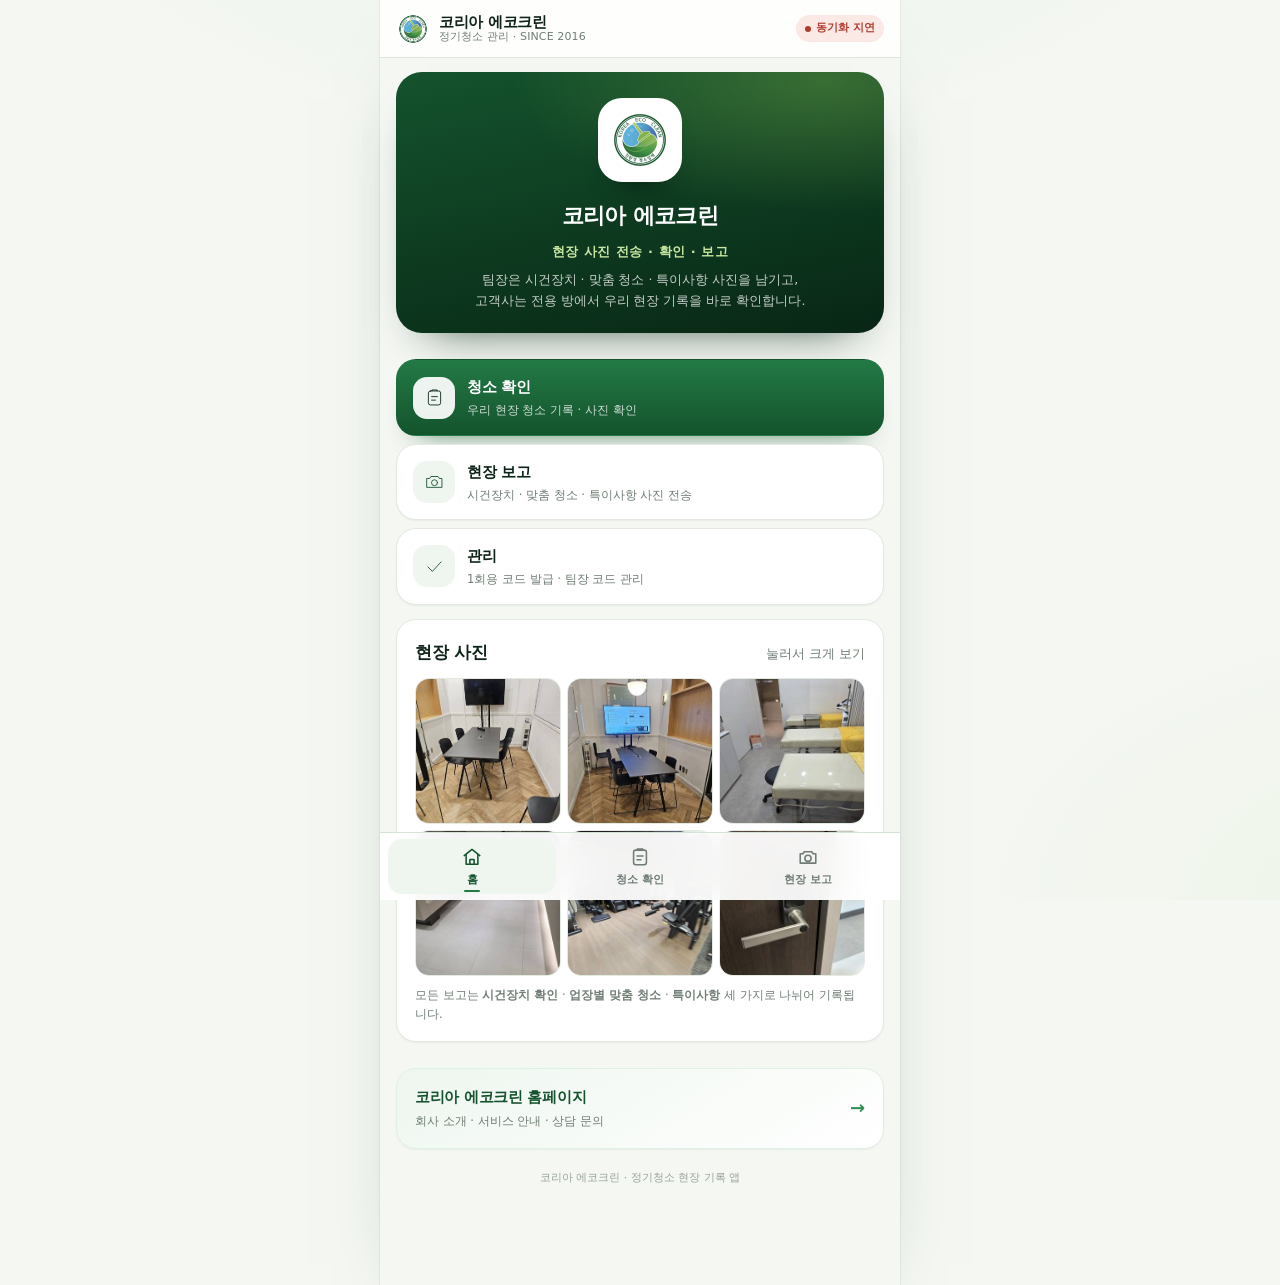
==== commit dd0c9214: "앱 v2.5.0: 무료 Supabase 실시간 다중 기기 동기화 + 모두싸인형 초대 링크(#invite=) - public.ecoclean_items(collection·id·da" ====
--- a/app/index.html
+++ b/app/index.html
@@ -34,6 +34,7 @@
       </div>
       <div class="header__actions">
         <span class="net-pill" id="net-pill" hidden>오프라인</span>
+        <span class="net-pill sync-pill" id="sync-pill" hidden>서버 동기화</span>
         <button class="icon-btn" id="install-btn" type="button" hidden>앱 설치</button>
       </div>
     </header>
--- a/app/css/styles.css
+++ b/app/css/styles.css
@@ -188,6 +188,52 @@
   height: 6px;
   border-radius: 50%;
   background: var(--gold-500);
+}
+
+/* 서버 동기화 배지 (무료 Supabase) */
+.sync-pill {
+  color: var(--brand-700);
+  background: var(--brand-100);
+}
+.sync-pill::before { background: var(--brand-500); }
+.sync-pill[data-status="syncing"] { color: var(--sky-500); background: var(--sky-100); }
+.sync-pill[data-status="syncing"]::before { background: var(--sky-500); }
+.sync-pill[data-status="offline"],
+.sync-pill[data-status="error"] { color: var(--danger); background: var(--danger-100); }
+.sync-pill[data-status="offline"]::before,
+.sync-pill[data-status="error"]::before { background: var(--danger); }
+
+/* 초대 링크로 들어왔을 때 입장 화면 위에 뜨는 안내 */
+.invite-banner {
+  display: flex;
+  flex-direction: column;
+  gap: 3px;
+  margin: 10px 0 4px;
+  padding: 11px 13px;
+  border: 1px solid var(--brand-300);
+  border-left: 4px solid var(--brand-600);
+  border-radius: 12px;
+  background: var(--brand-50);
+}
+.invite-banner strong { font-size: 13px; color: var(--brand-800); letter-spacing: -.01em; }
+.invite-banner span { font-size: 12px; color: var(--body); line-height: 1.5; }
+.invite-banner code {
+  padding: 1px 6px;
+  border-radius: 6px;
+  background: #fff;
+  border: 1px solid var(--brand-100);
+  font-weight: 800;
+  color: var(--brand-800);
+}
+
+/* 카드에 보여 주는 초대 링크 주소 */
+.invite-link {
+  display: block;
+  max-width: 100%;
+  font-size: 11.5px;
+  color: var(--brand-700);
+  text-decoration: underline;
+  word-break: break-all;
 }
 
 .icon-btn {
@@ -1519,6 +1565,139 @@
 .site-banner__text strong { font-size: 14.5px; font-weight: 800; letter-spacing: -.02em; color: var(--brand-800); }
 .site-banner__text span { font-size: 11.5px; color: var(--muted); }
 .site-banner__arrow { font-size: 18px; font-weight: 800; color: var(--brand-500); }
+
+/* ---------- 22. 처음부터 지금까지 (3단계 비교) ---------- */
+.compare {
+  display: flex;
+  flex-direction: column;
+  gap: 8px;
+  padding: 16px;
+  border-radius: var(--radius-lg);
+  border: 1px solid var(--brand-100);
+  background: linear-gradient(170deg, #f2f9ee 0%, #ffffff 55%);
+}
+.compare .section-head { margin-bottom: 0; }
+.compare__stages { display: grid; gap: 8px; }
+.compare__stage {
+  padding: 12px;
+  border-radius: 14px;
+  border: 1px solid var(--line);
+  background: var(--surface);
+}
+.compare__stage--quote { border-color: #f0d9cf; background: #fffaf7; }
+.compare__stage--deepclean { border-color: var(--brand-100); background: #f7fcf5; }
+.compare__head { display: flex; align-items: center; gap: 7px; }
+.compare__num {
+  display: grid;
+  place-items: center;
+  width: 20px; height: 20px;
+  font-size: 11.5px;
+  font-weight: 800;
+  color: var(--brand-800);
+  background: var(--brand-50);
+  border-radius: 50%;
+}
+.compare__stage--quote .compare__num { color: #9a4a2a; background: #fbeade; }
+.compare__head strong { font-size: 13.5px; font-weight: 800; letter-spacing: -.02em; color: var(--ink); }
+.compare__tag {
+  margin-left: auto;
+  padding: 3px 8px;
+  font-size: 10.5px;
+  font-weight: 700;
+  color: var(--muted);
+  background: var(--surface-3);
+  border-radius: 999px;
+  white-space: nowrap;
+}
+.compare__date { margin: 4px 0 8px; font-size: 11px; color: var(--muted); }
+.compare__photos {
+  display: grid;
+  grid-template-columns: repeat(4, 1fr);
+  gap: 5px;
+}
+.compare__photos > .photo-btn {
+  aspect-ratio: 1 / 1;
+  overflow: hidden;
+  border-radius: 10px;
+}
+.compare__photos > .photo-btn img { width: 100%; height: 100%; object-fit: cover; display: block; }
+.compare__empty {
+  padding: 14px 10px;
+  font-size: 11.5px;
+  color: var(--muted);
+  text-align: center;
+  border: 1px dashed var(--line-strong);
+  border-radius: 10px;
+  background: var(--surface-2);
+}
+.compare__note { margin: 8px 0 0; font-size: 11.5px; line-height: 1.6; color: var(--body); }
+
+/* ---------- 23. 현장 등록 · 처음 상태 사진 ---------- */
+.site-biz {
+  margin: 0 0 10px;
+  padding: 8px 10px;
+  font-size: 11px;
+  line-height: 1.55;
+  color: var(--body);
+  background: var(--surface-2);
+  border: 1px solid var(--line);
+  border-radius: 10px;
+  word-break: break-all;
+}
+.baseline-admin,
+.baseline-row {
+  display: flex;
+  flex-direction: column;
+  gap: 6px;
+}
+.baseline-admin { gap: 8px; margin-bottom: 10px; }
+.baseline-row {
+  padding: 10px;
+  border: 1px solid var(--line);
+  border-radius: 12px;
+  background: var(--surface-2);
+}
+.baseline-row__who { display: flex; align-items: baseline; justify-content: space-between; gap: 8px; }
+.baseline-row__who strong { font-size: 12.5px; font-weight: 800; color: var(--ink); }
+.baseline-row__who span { font-size: 11px; color: var(--muted); }
+.baseline-row__thumbs { display: flex; gap: 5px; flex-wrap: wrap; }
+.baseline-row__thumbs img {
+  width: 52px;
+  height: 52px;
+  object-fit: cover;
+  border-radius: 9px;
+  border: 1px solid var(--line);
+}
+.baseline-row__add { align-self: flex-start; cursor: pointer; }
+
+.new-site { margin-bottom: 8px; }
+.new-site-photos {
+  display: flex;
+  align-items: center;
+  gap: 6px;
+  flex-wrap: wrap;
+}
+.new-site-photos img {
+  width: 58px;
+  height: 58px;
+  object-fit: cover;
+  border-radius: 10px;
+  border: 1px solid var(--line);
+}
+.new-site-photos__add {
+  display: grid;
+  place-items: center;
+  width: 58px;
+  height: 58px;
+  font-size: 20px;
+  font-weight: 700;
+  color: var(--brand-700);
+  background: var(--brand-50);
+  border: 1px dashed var(--brand-300);
+  border-radius: 10px;
+  cursor: pointer;
+}
+.check-list--compact { display: grid; gap: 4px; }
 .link-btn svg { width: 13px; height: 13px; }
 .sent-card__icon svg { width: 18px; height: 18px; }
 .checks li svg { width: 16px; height: 16px; }
@@ -1774,3 +1953,795 @@
     scroll-behavior: auto !important;
   }
 }
+
+/* ---------- 25. 계약 · 매출 · 현장 운영 정보 ---------- */
+.rev-totals {
+  display: grid;
+  grid-template-columns: repeat(2, minmax(0, 1fr));
+  gap: 8px;
+  margin-bottom: 12px;
+}
+.rev-totals div {
+  padding: 9px 10px;
+  background: var(--surface-2);
+  border: 1px solid var(--line);
+  border-radius: 10px;
+}
+.rev-totals span { display: block; font-size: 10.5px; font-weight: 700; color: var(--muted); }
+.rev-totals strong {
+  display: block;
+  margin-top: 2px;
+  font-size: 15px;
+  font-weight: 800;
+  letter-spacing: -.03em;
+  color: var(--brand-800);
+  font-variant-numeric: tabular-nums;
+}
+.rev-totals__net { background: var(--brand-50); border-color: var(--brand-100); }
+.rev-totals__net strong { color: var(--brand-700); }
+
+.rev-table { display: flex; flex-direction: column; gap: 2px; font-size: 11.5px; }
+.rev-row {
+  display: grid;
+  grid-template-columns: minmax(0, 1.5fr) repeat(4, minmax(0, 1fr));
+  gap: 4px;
+  align-items: center;
+  padding: 7px 6px;
+  border-radius: 8px;
+}
+.rev-row > span { text-align: right; color: var(--ink-soft); font-variant-numeric: tabular-nums; }
+.rev-row > span:first-child { text-align: left; min-width: 0; }
+.rev-row--head { font-size: 10px; font-weight: 700; color: var(--muted); background: var(--surface-2); }
+.rev-row--head span { color: var(--muted); }
+.rev-row:not(.rev-row--head):nth-of-type(even) { background: var(--surface-2); }
+.rev-name strong { display: block; font-size: 11.5px; font-weight: 800; color: var(--ink); }
+.rev-name em { display: block; font-style: normal; font-size: 10px; color: var(--muted); }
+.rev-net { font-weight: 800; color: var(--brand-700); }
+
+.site-money {
+  display: flex;
+  flex-wrap: wrap;
+  gap: 4px 10px;
+  margin: 0 0 10px;
+  padding: 8px 10px;
+  font-size: 11px;
+  color: var(--body);
+  background: var(--surface-2);
+  border: 1px solid var(--line);
+  border-radius: 10px;
+}
+.site-money strong { color: var(--brand-800); font-weight: 800; }
+.site-money__net strong { color: var(--brand-600); }
+
+.details-head { margin: 6px 0 0; font-size: 11px; font-weight: 800; color: var(--brand-700); }
+.rev-mini { display: flex; flex-wrap: wrap; gap: 4px 10px; font-size: 11px; color: var(--muted); }
+.rev-mini strong { color: var(--body); font-weight: 800; }
+.site-details .settings__body { gap: 8px; }
+
+.ops-card .section-head h2 { font-size: 15px; }
+.ops-list { gap: 6px 12px; font-size: 12.5px; }
+.ops-list dt { white-space: nowrap; }
+.ops-list dd { line-height: 1.6; word-break: break-word; }
+.ops-amount { font-size: 16px; font-weight: 800; letter-spacing: -.02em; color: var(--brand-700); }
+.ops-empty { font-size: 11.5px; color: var(--muted); }
+
+@media (max-width: 360px) {
+  .rev-row { grid-template-columns: minmax(0, 1.2fr) repeat(4, minmax(0, 1fr)); font-size: 10.5px; padding: 6px 4px; }
+  .rev-row--head { font-size: 9px; }
+  .rev-name em { display: none; }
+  .rev-totals strong { font-size: 13.5px; }
+}
+
+/* ---------- 26. 견적서 · 계약서 · 직원 계약서 시트 ---------- */
+body.sheet-open { overflow: hidden; }
+
+.sheet-modal {
+  position: fixed;
+  inset: 0;
+  z-index: 160;
+  display: flex;
+  flex-direction: column;
+  background: #eef1ea;
+}
+.sheet-modal__bar {
+  display: flex;
+  align-items: center;
+  justify-content: space-between;
+  gap: 8px;
+  padding: 9px 12px;
+  padding-top: calc(9px + env(safe-area-inset-top));
+  background: var(--brand-800);
+  color: #fff;
+  flex: none;
+}
+.sheet-modal__bar strong {
+  flex: 1;
+  text-align: center;
+  font-size: 13px;
+  font-weight: 800;
+  letter-spacing: -.01em;
+  white-space: nowrap;
+  overflow: hidden;
+  text-overflow: ellipsis;
+}
+.sheet-modal__bar .btn--quiet { color: #fff; background: rgba(255, 255, 255, .14); }
+.sheet-modal__bar .btn--ghost { color: var(--brand-950); background: #fff; border-color: #fff; }
+.sheet-modal__body {
+  flex: 1;
+  overflow-y: auto;
+  -webkit-overflow-scrolling: touch;
+  padding: 14px 12px 44px;
+}
+
+.sheet {
+  max-width: 720px;
+  margin: 0 auto 14px;
+  padding: 26px 20px 22px;
+  background: #fff;
+  border-radius: 8px;
+  box-shadow: 0 12px 34px -22px rgba(13, 58, 34, .55);
+  color: #15231b;
+  font-size: 12.5px;
+  line-height: 1.72;
+}
+.doc--contract { font-family: "Batang", "바탕", "Noto Serif KR", "Apple SD Gothic Neo", serif; }
+
+.doc__head { text-align: center; margin-bottom: 18px; }
+.doc__head h1 {
+  font-size: 20px;
+  font-weight: 800;
+  letter-spacing: .26em;
+  margin-left: .26em;
+}
+.doc--contract .doc__head h1 { letter-spacing: .08em; margin-left: .08em; font-size: 19px; }
+.doc__sub { margin-top: 4px; font-size: 11.5px; color: var(--muted); letter-spacing: .04em; }
+.doc__state { display: inline-block; margin-top: 8px; font-size: 10.5px; font-weight: 800; color: var(--brand-700); background: var(--brand-50); border-radius: 20px; padding: 2px 10px; }
+.doc__intro { margin: 0 0 12px; text-align: justify; }
+.doc__h2 { margin: 16px 0 6px; font-size: 12.5px; font-weight: 800; color: var(--brand-800); border-left: 3px solid var(--brand-500); padding-left: 7px; }
+
+.doc__parties { display: grid; gap: 10px; margin: 12px 0; }
+.doc__parties h2 { font-size: 11.5px; font-weight: 800; color: var(--brand-700); margin-bottom: 4px; }
+.doc__parties dl { display: grid; grid-template-columns: 82px 1fr; gap: 2px 8px; font-size: 11.5px; }
+.doc__parties dt { color: var(--muted); font-weight: 700; }
+.doc__parties dd { color: var(--ink-soft); word-break: break-all; }
+
+.doc__parties-list { display: flex; flex-direction: column; gap: 2px; margin: 0 0 6px; font-size: 12px; }
+.doc__parties-list li { display: flex; gap: 8px; }
+.doc__parties-list span { width: 58px; flex: none; color: var(--muted); }
+.doc__parties-list strong { font-weight: 700; }
+
+.doc-table { width: 100%; border-collapse: collapse; margin: 10px 0; font-size: 11.5px; }
+.doc-table th,
+.doc-table td { border: 1px solid #cfd8cf; padding: 6px 8px; text-align: left; vertical-align: top; font-weight: 400; }
+.doc-table th { background: #f4f7f2; font-weight: 700; color: var(--ink); white-space: nowrap; }
+.doc-table--kv th { width: 64px; }
+.doc-table--kv td { white-space: normal; }
+.doc-table__side { width: 34px; text-align: center; vertical-align: middle; }
+.doc-table--party th { width: 86px; }
+.doc-table--amount th { width: 38%; }
+
+.doc__clause { margin-top: 13px; }
+.doc__clause h3 { font-size: 12.5px; font-weight: 800; margin-bottom: 3px; color: var(--ink); }
+.doc__clause p { margin: 2px 0; text-align: justify; }
+.doc__indent { padding-left: 12px; }
+.doc__indent2 { padding-left: 24px; }
+.doc__indent3 { padding-left: 36px; color: var(--body); }
+.preserve { white-space: pre-wrap; }
+.doc__blank-line { height: 54px; border-bottom: 1px dashed #d8ded6; }
+
+.doc__amount {
+  margin: 12px 0;
+  padding: 12px;
+  text-align: center;
+  border: 1px solid #cfd8cf;
+  background: #fbfcf9;
+  border-radius: 4px;
+}
+.doc__amount p { font-size: 11px; color: var(--muted); }
+.doc__amount strong { display: block; font-size: 19px; font-weight: 800; letter-spacing: -.02em; color: var(--brand-800); margin: 2px 0; }
+.doc__amount em { font-style: normal; font-size: 11px; font-weight: 700; color: var(--brand-600); }
+.doc__words { margin-top: 6px; font-size: 11.5px; color: var(--ink-soft); }
+.doc__amount--compact { padding: 9px; }
+.doc__amount--compact strong { font-size: 16px; }
+
+.doc__photos { display: grid; grid-template-columns: repeat(2, 1fr); gap: 8px; }
+.doc__photos figure { margin: 0; }
+.doc__photos img { width: 100%; border-radius: 4px; border: 1px solid var(--line); }
+.doc__photos figcaption { margin-top: 3px; font-size: 10.5px; color: var(--muted); }
+
+.doc__notes p { margin: 3px 0; font-size: 11.5px; }
+
+.doc__foot { margin-top: 22px; padding-top: 10px; border-top: 1px solid var(--line); text-align: center; }
+.doc__foot p { font-size: 10.5px; color: var(--muted); }
+.doc__sign-line { margin-top: 6px; font-size: 12px; color: var(--ink); font-weight: 700; }
+.doc__seal { display: inline-block; width: 22px; height: 22px; line-height: 20px; border: 1px solid #c05a4a; border-radius: 50%; color: #c05a4a; font-size: 10px; text-align: center; vertical-align: middle; }
+.doc__signed { margin-left: 6px; font-size: 10.5px; color: var(--brand-700); font-weight: 800; }
+
+.doc__clause--sign { margin-top: 22px; }
+.doc__sign-date { text-align: center; font-size: 12px; margin-bottom: 8px; }
+.doc__sign-pair { display: grid; grid-template-columns: 1fr 1fr; gap: 10px; margin-top: 10px; font-size: 11px; text-align: center; }
+.doc__sign-pair div { border: 1px solid var(--line); border-radius: 4px; padding: 8px; display: flex; flex-direction: column; gap: 3px; }
+.doc__sign-pair span { color: var(--muted); font-size: 10.5px; }
+.doc__sign-pair strong { font-size: 12px; }
+
+.doc-input {
+  width: 100%;
+  border: 1px solid #dfe6dd;
+  border-radius: 4px;
+  padding: 4px 6px;
+  font-size: 11.5px;
+  background: #fcfdfb;
+  color: var(--ink);
+}
+.doc-input:focus { outline: 2px solid var(--brand-300); outline-offset: 0; background: #fff; }
+.doc-input--date { width: auto; }
+
+.sign-pad { margin-top: 12px; border: 1px dashed #c8d3c5; border-radius: 6px; padding: 8px; background: #fdfefb; }
+.sign-pad__head { display: flex; align-items: center; justify-content: space-between; gap: 8px; font-size: 11px; font-weight: 700; color: var(--brand-700); }
+.sign-pad__head span:last-child { font-weight: 600; color: var(--muted); }
+.sign-pad canvas { width: 100%; display: block; margin-top: 6px; background: #fff; border: 1px solid #e6ebe3; border-radius: 4px; touch-action: none; }
+.sign-pad__hint { margin-top: 4px; font-size: 10.5px; color: var(--muted); }
+.sign-pad__image { width: 100%; max-height: 130px; object-fit: contain; background: #fff; border: 1px solid #e6ebe3; border-radius: 4px; margin-top: 6px; }
+.sign-pad--empty { font-size: 11px; color: var(--muted); text-align: center; }
+.sign-pad--done { border-style: solid; }
+
+.sheet-actions { max-width: 720px; margin: 0 auto; display: flex; flex-direction: column; gap: 8px; padding: 2px 2px 26px; }
+.sheet-actions .btn { width: 100%; }
+.sheet-actions__note { font-size: 11.5px; color: var(--muted); text-align: center; padding: 4px 0; }
+.sheet-actions__pad { max-width: 720px; margin: 0 auto 10px; background: #fff; border: 1px solid var(--line); border-radius: 10px; padding: 10px; }
+
+/* 견적 · 계약 카드 (관리자) */
+.quote-card, .staff-card {
+  display: flex;
+  flex-direction: column;
+  gap: 8px;
+  padding: 12px 13px;
+  background: #fff;
+  border: 1px solid var(--line);
+  border-radius: 14px;
+}
+.quote-card__head, .staff-card__head { display: flex; align-items: flex-start; justify-content: space-between; gap: 8px; min-width: 0; }
+.quote-card__head strong, .staff-card__head strong { display: block; font-size: 14px; font-weight: 800; letter-spacing: -.02em; }
+.quote-card__head span, .staff-card__head span { display: block; font-size: 11px; color: var(--muted); }
+.quote-card__amount, .staff-card__amount { font-size: 13px; font-weight: 800; color: var(--brand-800); }
+.quote-card__amount em, .staff-card__amount em { font-style: normal; font-size: 11px; font-weight: 600; color: var(--muted); margin-left: 4px; }
+.quote-card__invite {
+  display: flex;
+  flex-wrap: wrap;
+  align-items: center;
+  gap: 6px;
+  padding: 7px 9px;
+  font-size: 11px;
+  color: var(--muted);
+  background: var(--surface-2);
+  border: 1px solid var(--line);
+  border-radius: 10px;
+}
+.quote-card__invite code {
+  font-family: ui-monospace, SFMono-Regular, Menlo, monospace;
+  font-size: 12px;
+  font-weight: 800;
+  color: var(--brand-800);
+  background: var(--brand-50);
+  padding: 2px 7px;
+  border-radius: 6px;
+}
+.quote-card__invite .link-btn { font-size: 10.5px; padding: 4px 7px; color: var(--body); background: #fff; border-color: var(--line-strong); }
+.quote-card__actions { display: flex; flex-wrap: wrap; gap: 6px; }
+.quote-panel .admin-stats, .staff-panel .admin-stats { margin-bottom: 10px; }
+.quote-panel .new-site, .staff-panel .new-site { margin-bottom: 10px; }
+
+/* 고객 방 견적 · 계약 카드 */
+.doc-banners { display: flex; flex-direction: column; gap: 8px; }
+.doc-banner {
+  display: flex;
+  flex-direction: column;
+  gap: 6px;
+  padding: 14px;
+  background: #fff;
+  border: 1px solid var(--line);
+  border-radius: 16px;
+}
+.doc-banner--quote { border-color: #f0d9cf; background: #fffaf7; }
+.doc-banner--sign { border-color: #ecd9ab; background: #fffdf4; }
+.doc-banner--done { border-color: var(--brand-100); background: var(--brand-50); }
+.doc-banner__tag { font-size: 10.5px; font-weight: 800; letter-spacing: .06em; color: var(--brand-700); }
+.doc-banner--quote .doc-banner__tag { color: #9a4a2a; }
+.doc-banner--sign .doc-banner__tag { color: var(--gold-600); }
+.doc-banner strong { font-size: 15px; font-weight: 800; letter-spacing: -.02em; }
+.doc-banner p { font-size: 12px; line-height: 1.6; color: var(--body); }
+.doc-banner .btn { align-self: flex-start; }
+.doc-banner .btn--block { align-self: stretch; }
+.doc-banner .btn + .btn { margin-top: 2px; }
+
+/* 직원관리방 (금액 없음) */
+.my-doc-row {
+  display: flex;
+  align-items: center;
+  justify-content: space-between;
+  gap: 10px;
+  padding: 10px 11px;
+  background: var(--surface-2);
+  border: 1px solid var(--line);
+  border-radius: 12px;
+}
+.my-doc-row + .my-doc-row { margin-top: 6px; }
+.my-doc-row__who { min-width: 0; }
+.my-doc-row__who strong { display: block; font-size: 13px; font-weight: 800; letter-spacing: -.02em; }
+.my-doc-row__who span { display: block; font-size: 11px; color: var(--muted); }
+.my-doc-row__right { display: flex; align-items: center; gap: 6px; flex: none; }
+.my-docs .hint, .site-staff .hint { margin-top: 8px; }
+.staff-panel .hint { margin-top: 10px; }
+
+@media (max-width: 380px) {
+  .doc__parties dl { grid-template-columns: 74px 1fr; }
+  .doc-table th { font-size: 10.5px; }
+  .sheet { padding: 20px 14px 18px; }
+}
+
+/* 인쇄 · PDF 저장 */
+@media print {
+  @page { size: A4; margin: 12mm 14mm; }
+  html, body { background: #fff !important; }
+  .app, .skip-link, .toast-region, .lightbox, .dialog, noscript, .sheet-modal__bar, .sheet-actions { display: none !important; }
+  .sheet-modal { position: static !important; inset: auto; background: #fff !important; overflow: visible; }
+  .sheet-modal__body { overflow: visible !important; padding: 0 !important; }
+  .sheet {
+    max-width: none;
+    margin: 0;
+    padding: 0;
+    border-radius: 0;
+    box-shadow: none;
+    font-size: 10.5pt;
+    line-height: 1.55;
+  }
+  .doc__clause, .doc-table, .doc__amount, .doc__photos, .doc__parties, .sign-pad { break-inside: avoid; }
+  .doc__head h1 { font-size: 18pt; }
+  .doc__photos img { max-height: 58mm; width: auto; }
+  .doc-input,
+  .sign-pad canvas { border: 1px solid #999; }
+}
+
+
+/* 확인 대화상자는 서식 시트 위에 떠야 합니다. */
+.dialog { z-index: 240; }
+.lightbox { z-index: 230; }
+
+/* ---------- 27. 3단계 방 탭 · 근무태도 등급 · 직원방 ---------- */
+.room-tabs {
+  display: grid;
+  grid-auto-flow: column;
+  grid-auto-columns: 1fr;
+  gap: 6px;
+  padding: 5px;
+  background: var(--surface);
+  border: 1px solid var(--line);
+  border-radius: 14px;
+}
+.room-tab {
+  padding: 9px 6px;
+  font-size: 13px;
+  font-weight: 800;
+  letter-spacing: -.02em;
+  color: var(--muted);
+  border-radius: 10px;
+  text-align: center;
+}
+.room-tab[aria-pressed="true"] {
+  color: #fff;
+  background: linear-gradient(180deg, var(--brand-600), var(--brand-800));
+  box-shadow: var(--shadow-sm);
+}
+.room-tab:active { transform: scale(.98); }
+
+.doc-thumbs { display: grid; grid-template-columns: repeat(3, 1fr); gap: 6px; margin: 10px 0; }
+.doc-thumbs .photo-btn { aspect-ratio: 1 / 1; }
+
+.biz-license { margin-top: 14px; padding: 12px; border: 1px solid var(--line); border-radius: 12px; background: var(--surface-2); }
+.biz-license .section-head { margin-bottom: 8px; }
+.biz-license .section-head h3 { font-size: 13px; font-weight: 800; }
+.biz-license .section-head p { font-size: 11px; color: var(--muted); }
+.biz-license__preview img { width: 100%; max-height: 220px; object-fit: contain; border-radius: 8px; border: 1px solid var(--line); background: #fff; }
+.biz-license__btn { margin-top: 8px; }
+.contract-memo { margin-top: 14px; }
+.contract-memo .btn { align-self: flex-start; }
+
+.grade-scale { display: flex; gap: 5px; flex-wrap: wrap; margin: 2px 0 10px; }
+.grade {
+  display: inline-flex;
+  align-items: center;
+  justify-content: center;
+  min-width: 26px;
+  height: 26px;
+  padding: 0 7px;
+  font-size: 12.5px;
+  font-weight: 800;
+  border-radius: 8px;
+  background: var(--surface-3);
+  color: var(--muted);
+}
+.grade--A { background: #e3f3dd; color: #2c6b26; }
+.grade--B { background: #eef5df; color: #557a20; }
+.grade--C { background: var(--gold-100); color: var(--gold-600); }
+.grade--D { background: #fdf0e6; color: #a46325; }
+.grade--E { background: #fbe9e6; color: #a04a3a; }
+.grade--F { background: #f7dedb; color: var(--danger); }
+.attitude-latest { font-size: 13px; font-weight: 700; color: var(--ink-soft); }
+
+.check-history { display: flex; flex-direction: column; gap: 6px; margin-top: 8px; }
+.check-history li { display: flex; gap: 8px; align-items: flex-start; padding: 8px 10px; background: var(--surface-2); border: 1px solid var(--line); border-radius: 10px; }
+.check-history li strong { display: block; font-size: 12px; font-weight: 800; }
+.check-history li span:not(.grade) { display: block; font-size: 11.5px; color: var(--muted); line-height: 1.5; }
+
+.check-box { margin-top: 8px; border: 1px solid var(--line); border-radius: 10px; background: #fff; }
+.check-box > summary { padding: 9px 11px; font-size: 12px; font-weight: 800; color: var(--brand-700); cursor: pointer; list-style: none; }
+.check-box > summary::-webkit-details-marker { display: none; }
+.check-box > summary::after { content: "+"; float: right; color: var(--brand-500); }
+.check-box[open] > summary::after { content: "−"; }
+.check-box .form { padding: 0 11px 11px; }
+
+.manager-site, .manager-staff-card {
+  display: flex;
+  flex-direction: column;
+  gap: 7px;
+  padding: 11px 12px;
+  background: var(--surface-2);
+  border: 1px solid var(--line);
+  border-radius: 12px;
+}
+.manager-site__head { display: flex; align-items: flex-start; justify-content: space-between; gap: 8px; }
+.manager-site__head strong { display: block; font-size: 13.5px; font-weight: 800; letter-spacing: -.02em; }
+.manager-site__head span { display: block; font-size: 11px; color: var(--muted); }
+.manager-site .ops-list { font-size: 11.5px; gap: 2px 10px; }
+.manager-site .hint { margin-top: 2px; }
+
+.staff-room .leader-bar { margin-bottom: 2px; }
+.staff-room__head .section-head { align-items: center; }
+.staff-room__section h3 { font-size: 14px; font-weight: 800; }
+.staff-room__section .section-head { margin-bottom: 8px; }
+.staff-room__section .btn { margin-top: 8px; align-self: flex-start; }
+
+/* ---------- 29. 청소장비 · 배접봉투 구입 · 영수증 ---------- */
+.supply-panel { display: flex; flex-direction: column; gap: 12px; }
+.supply-block { display: flex; flex-direction: column; gap: 8px; padding-top: 12px; border-top: 1px dashed var(--line-strong); }
+.supply-block:first-of-type { padding-top: 0; border-top: 0; }
+.supply-block .section-head { margin-bottom: 0; }
+.supply-block h3 { font-size: 14px; font-weight: 800; letter-spacing: -.01em; }
+
+.supply-row {
+  display: flex;
+  align-items: flex-start;
+  justify-content: space-between;
+  gap: 10px;
+  padding: 10px 12px;
+  background: var(--surface-2);
+  border: 1px solid var(--line);
+  border-radius: 12px;
+}
+.supply-row__who { min-width: 0; display: flex; flex-direction: column; gap: 2px; }
+.supply-row__who strong { display: flex; align-items: center; gap: 6px; font-size: 13.5px; font-weight: 800; letter-spacing: -.01em; }
+.supply-row__who > span { font-size: 11px; color: var(--muted); line-height: 1.45; }
+.supply-row__items { color: var(--ink-soft) !important; word-break: keep-all; }
+.supply-row__right { display: flex; flex: none; flex-direction: column; align-items: flex-end; gap: 6px; }
+.supply-row__right > strong { font-size: 13px; font-weight: 800; color: var(--brand-800); white-space: nowrap; }
+
+.supply-group + .supply-group { margin-top: 12px; }
+.supply-group-title { margin: 4px 0 4px; font-size: 11.5px; font-weight: 800; color: var(--brand-700); letter-spacing: .02em; }
+.supply-line {
+  display: flex;
+  align-items: center;
+  justify-content: space-between;
+  gap: 10px;
+  padding: 8px 0;
+  border-bottom: 1px dashed var(--line);
+}
+.supply-line:last-child { border-bottom: 0; }
+.supply-line__name { min-width: 0; }
+.supply-line__name strong { display: block; font-size: 13px; font-weight: 700; line-height: 1.4; }
+.supply-line__name span { display: block; font-size: 11px; color: var(--muted); line-height: 1.4; }
+.supply-line__qty { display: flex; flex: none; align-items: center; gap: 6px; }
+.supply-line__qty span { font-size: 10.5px; font-weight: 700; color: var(--muted); }
+.supply-line__qty .input { width: 62px; padding: 7px 4px; text-align: center; }
+
+.supply-total {
+  display: flex;
+  align-items: baseline;
+  justify-content: space-between;
+  gap: 8px;
+  margin: 12px 0 2px;
+  padding-top: 10px;
+  border-top: 2px solid var(--brand-700);
+}
+.supply-total span { font-size: 13.5px; font-weight: 800; }
+.supply-total strong { font-size: 19px; font-weight: 800; color: var(--brand-700); letter-spacing: -.02em; }
+.supply-pending { margin: 0 0 6px; color: var(--gold-600); }
+
+.supply-price-row {
+  display: flex;
+  align-items: center;
+  justify-content: space-between;
+  gap: 10px;
+  padding: 7px 0;
+  border-bottom: 1px dashed var(--line);
+}
+.supply-price-row__name { min-width: 0; }
+.supply-price-row__name strong { display: block; font-size: 12.5px; font-weight: 700; line-height: 1.4; }
+.supply-price-row__name span { display: block; font-size: 10.5px; color: var(--muted); }
+.supply-price-row__edit { display: flex; flex: none; align-items: center; gap: 5px; }
+.supply-price-row__field { display: flex; align-items: center; gap: 4px; }
+.supply-price-row__field > span { font-size: 10px; font-weight: 700; color: var(--muted); }
+.supply-price-row__field .input { width: 86px; padding: 6px 6px; text-align: right; font-size: 12.5px; }
+.supply-price-row .btn { padding: 5px 8px; font-size: 11px; }
+.supply-new-item { margin-top: 14px; padding-top: 12px; border-top: 1px dashed var(--line-strong); }
+
+/* 영수증 시트 — 첨부 사진(직원 청소도구 구입) 서식 */
+.receipt {
+  position: relative;
+  padding: 28px 20px 38px;
+  color: #1c1c1c;
+  background: #fff;
+}
+.receipt__head { text-align: center; }
+.receipt__logo { width: 84px; height: 84px; margin: 0 auto; border-radius: 50%; }
+.receipt__title {
+  margin: 10px 0 0;
+  font-size: 38px;
+  font-weight: 800;
+  line-height: 1.14;
+  letter-spacing: .3em;
+  margin-left: .3em;
+  color: #141414;
+}
+.receipt__sub { margin-top: 6px; font-size: 13px; font-weight: 800; color: #1f7a43; letter-spacing: .01em; }
+
+.receipt__meta {
+  margin: 18px 0 0;
+  padding: 12px 0;
+  border-top: 1px dashed #b9c3b9;
+  border-bottom: 1px dashed #b9c3b9;
+  display: flex;
+  flex-direction: column;
+  gap: 2px;
+}
+.receipt__meta > div { display: flex; justify-content: space-between; align-items: baseline; gap: 12px; font-size: 12.5px; }
+.receipt__meta dt { flex: none; color: #6b6b6b; }
+.receipt__meta dd { margin: 0; font-weight: 700; text-align: right; letter-spacing: .01em; }
+
+.receipt__buyer {
+  display: flex;
+  align-items: baseline;
+  gap: 16px;
+  padding: 11px 0;
+  border-bottom: 1px dashed #b9c3b9;
+  font-size: 12.5px;
+}
+.receipt__buyer span { flex: none; color: #6b6b6b; }
+.receipt__buyer strong { flex: 1; padding: 0 4px 1px; border-bottom: 1px solid #4a4a4a; font-size: 14px; font-weight: 700; }
+
+.receipt__table { width: 100%; border-collapse: collapse; margin: 4px 0 0; font-size: 12.5px; }
+.receipt__table th {
+  padding: 8px 0;
+  border-bottom: 1px solid #9aa79a;
+  font-size: 12px;
+  font-weight: 800;
+  text-align: left;
+  color: #1c1c1c;
+}
+.receipt__table td { padding: 9px 0; border-bottom: 1px dashed #d7ded7; vertical-align: top; text-align: left; }
+.receipt__table th:nth-child(2), .receipt__table td.receipt__qty { width: 52px; text-align: center; }
+.receipt__table th:nth-child(3), .receipt__table td.receipt__amount { width: 92px; text-align: right; }
+.receipt__item strong { display: block; font-size: 13.5px; font-weight: 800; line-height: 1.4; }
+.receipt__unit { display: block; margin-top: 1px; font-size: 11px; color: #6b6b6b; line-height: 1.45; }
+.receipt__qty { font-size: 14px; font-weight: 800; }
+.receipt__amount { font-size: 13.5px; font-weight: 800; white-space: nowrap; }
+
+.receipt__total {
+  display: flex;
+  align-items: baseline;
+  justify-content: space-between;
+  gap: 10px;
+  margin-top: 14px;
+  padding-top: 14px;
+  border-top: 1px dashed #b9c3b9;
+}
+.receipt__total span { font-size: 20px; font-weight: 800; letter-spacing: -.02em; }
+.receipt__total strong { font-size: 26px; font-weight: 800; color: #1f7a43; letter-spacing: -.03em; }
+.receipt__vat { margin-top: 3px; text-align: right; font-size: 11.5px; font-weight: 800; color: #c0392b; }
+.receipt__pending { margin-top: 3px; text-align: right; font-size: 11px; color: var(--gold-600); }
+.receipt__memo { margin-top: 10px; padding-top: 7px; border-top: 1px dashed #d7ded7; font-size: 11.5px; color: #4b5c52; }
+
+.receipt__foot { margin-top: 24px; padding-top: 16px; border-top: 1px dashed #b9c3b9; text-align: center; }
+.receipt__confirm { font-size: 13px; font-weight: 700; }
+.receipt__sign { display: inline-flex; align-items: center; gap: 10px; margin-top: 12px; }
+.receipt__sign > span:first-child { font-size: 13px; font-weight: 700; }
+.receipt__seal { display: inline-block; width: 54px; height: 54px; flex: none; }
+.receipt__seal svg { width: 100%; height: 100%; }
+.receipt__thanks { margin-top: 14px; font-size: 12px; color: #6b6b6b; letter-spacing: .12em; }
+
+/* 하단 톱니 테두리 — 시트 바닥을 오려낸 것처럼 흰 삼각형을 이어 붙입니다. */
+.receipt::after {
+  content: "";
+  position: absolute;
+  left: 0;
+  right: 0;
+  bottom: 0;
+  height: 12px;
+  border-radius: 0 0 8px 8px;
+  background:
+    url("data:image/svg+xml,%3Csvg xmlns='http://www.w3.org/2000/svg' width='16' height='12' viewBox='0 0 16 12'%3E%3Cpath d='M0 0h16L8 12z' fill='%23ffffff'/%3E%3C/svg%3E") repeat-x 0 0 / 16px 12px,
+    #eef1ea;
+}
+
+@media print {
+  .sheet-modal,
+  .sheet-modal__body { display: block !important; height: auto !important; }
+  .receipt { padding: 0 0 4mm; font-size: 9.5pt; line-height: 1.45; break-inside: avoid; }
+  .receipt::after { display: none; }
+  .receipt__logo { width: 18mm; height: 18mm; }
+  .receipt__title { margin-top: 4mm; font-size: 24pt; }
+  .receipt__sub { margin-top: 1mm; font-size: 10pt; }
+  .receipt__meta { margin-top: 4mm; padding: 2.5mm 0; gap: 0; }
+  .receipt__meta > div { font-size: 9.5pt; }
+  .receipt__buyer { padding: 2.5mm 0; font-size: 9.5pt; }
+  .receipt__table td { padding: 1.6mm 0; }
+  .receipt__table th { padding: 1.6mm 0; }
+  .receipt__item strong { font-size: 10pt; }
+  .receipt__total { margin-top: 3mm; padding-top: 3mm; }
+  .receipt__total span { font-size: 15pt; }
+  .receipt__total strong { font-size: 20pt; }
+  .receipt__foot { margin-top: 6mm; padding-top: 4mm; }
+  .receipt__seal { width: 15mm; height: 15mm; }
+  .receipt__thanks { margin-top: 4mm; }
+  .receipt__table, .receipt__total, .receipt__foot { break-inside: avoid; }
+}
+
+/* ---------- 30. 전자서명 — 서명 박스 + 전용 서명 창 ---------- */
+.sign-pad__state { font-size: 10.5px; font-weight: 800; color: var(--muted); }
+.sign-pad[data-signed="true"] .sign-pad__state { color: var(--brand-600); }
+
+.sign-box {
+  display: flex;
+  align-items: center;
+  justify-content: center;
+  width: 100%;
+  min-height: 74px;
+  margin-top: 6px;
+  padding: 8px;
+  background: #fff;
+  border: 1.5px dashed #b7c6b5;
+  border-radius: 8px;
+  color: var(--muted);
+  transition: border-color .15s var(--ease), background .15s var(--ease);
+}
+.sign-box:active { border-color: var(--brand-500); background: var(--brand-50); }
+.sign-box__empty { font-size: 11.5px; font-weight: 700; color: var(--brand-700); letter-spacing: -.01em; }
+.sign-box__image { max-height: 96px; width: auto; object-fit: contain; }
+.sign-pad[data-signed="true"] .sign-box { border-style: solid; border-color: var(--brand-300); background: #fff; }
+
+body.sign-open { overflow: hidden; }
+
+.sign-modal {
+  position: fixed;
+  inset: 0;
+  z-index: 250;
+  display: flex;
+  flex-direction: column;
+  background: #eef1ea;
+}
+.sign-modal__bar {
+  display: flex;
+  align-items: center;
+  justify-content: space-between;
+  gap: 8px;
+  padding: 9px 12px;
+  padding-top: calc(9px + env(safe-area-inset-top));
+  background: var(--brand-800);
+  color: #fff;
+  flex: none;
+}
+.sign-modal__bar strong { flex: 1; text-align: center; font-size: 13.5px; font-weight: 800; letter-spacing: .02em; }
+.sign-modal__bar .btn--quiet { color: #fff; background: rgba(255, 255, 255, .14); }
+.sign-modal__bar .btn--ghost { color: var(--brand-950); background: #fff; border-color: #fff; }
+
+.sign-modal__body {
+  flex: 1;
+  display: flex;
+  flex-direction: column;
+  gap: 10px;
+  min-height: 0;
+  padding: 12px 12px calc(14px + env(safe-area-inset-bottom));
+}
+.sign-modal__hint { font-size: 12px; color: var(--body); text-align: center; }
+.sign-modal__hint span { font-weight: 800; color: var(--brand-700); }
+
+.sign-modal__field {
+  position: relative;
+  flex: 1;
+  min-height: 220px;
+  background: #fff;
+  border: 1px solid var(--line);
+  border-radius: 16px;
+  box-shadow: 0 10px 30px -24px rgba(13, 58, 34, .6);
+  overflow: hidden;
+}
+.sign-modal__field canvas {
+  position: relative;
+  z-index: 2;
+  display: block;
+  width: 100%;
+  height: 100%;
+  touch-action: none;
+  -webkit-user-select: none;
+  user-select: none;
+  -webkit-touch-callout: none;
+  cursor: crosshair;
+}
+.sign-modal__guide {
+  position: absolute;
+  inset: 0;
+  z-index: 1;
+  display: flex;
+  align-items: center;
+  justify-content: center;
+  font-size: 34px;
+  font-weight: 800;
+  color: #eef2ec;
+  letter-spacing: .5em;
+  pointer-events: none;
+}
+.sign-modal__line {
+  position: absolute;
+  left: 8%;
+  right: 8%;
+  bottom: 22%;
+  height: 1px;
+  background: #e6ebe3;
+  z-index: 1;
+  pointer-events: none;
+}
+.sign-modal__actions { display: grid; grid-template-columns: 1fr 1.5fr; gap: 8px; flex: none; }
+.sign-modal__actions .btn { padding: 13px 10px; font-size: 14.5px; }
+
+@media print {
+  .sign-modal { display: none !important; }
+  .sign-box { border: 1px solid #999; min-height: 20mm; }
+}
+
+/* ---------- 31. 정기청소 도급계약서 (도급인 양식) + 별첨본 ---------- */
+.sub-parties { display: grid; gap: 8px; margin: 14px 0 4px; }
+.sub-party { padding: 8px 10px; border: 1px solid #cfd8cf; border-radius: 6px; background: #fbfcfa; }
+.sub-party h2 { margin-bottom: 4px; font-size: 11.5px; font-weight: 800; color: var(--brand-800); }
+.sub-party dl { display: grid; grid-template-columns: 92px 1fr; gap: 2px 8px; margin: 0; font-size: 11.5px; }
+.sub-party dt { color: var(--muted); font-weight: 700; }
+.sub-party dd { margin: 0; word-break: break-all; }
+.sub-party .doc-input { width: 100%; padding: 3px 5px; font-size: 11.5px; }
+.sub-party--me { border-color: var(--brand-300); background: var(--brand-50); }
+.sub-intro { margin: 12px 0 0; font-size: 12px; font-weight: 700; }
+.sub-sign { display: grid; grid-template-columns: 1fr 1fr; gap: 10px; margin-top: 10px; font-size: 11.5px; }
+.sub-sign__party { display: flex; flex-direction: column; gap: 2px; padding: 8px 10px; border: 1px dashed #c8d3c5; border-radius: 6px; }
+.sub-sign__party strong { font-size: 12px; font-weight: 800; color: var(--brand-800); }
+
+.doc--sub-annex .annex-table { width: 100%; border-collapse: collapse; margin: 6px 0 10px; font-size: 10.5px; }
+.annex-table th,
+.annex-table td { padding: 4px 5px; border: 1px solid #7f8f7f; vertical-align: middle; }
+.annex-table thead th { background: #f1f4ef; font-weight: 800; text-align: center; }
+.annex-table__num { text-align: right; white-space: nowrap; font-variant-numeric: tabular-nums; }
+.annex-table tbody td { height: 22px; }
+.annex-table tfoot td { background: #f7f9f5; font-weight: 800; }
+.annex-table__total-label { text-align: right; }
+.annex-notes { display: grid; gap: 2px; margin-top: 10px; font-size: 10.5px; color: var(--ink-soft); text-align: center; }
+.annex-ask { display: flex; flex-wrap: wrap; gap: 10px; align-items: center; margin-top: 16px; font-size: 11.5px; font-weight: 700; }
+.annex-ask__box { padding: 2px 8px; border: 1px solid #9aa79a; border-radius: 3px; font-weight: 600; }
+.annex-sign { margin-top: 20px; }
+.annex-sign__date { margin-bottom: 10px; text-align: center; font-size: 11.5px; }
+.annex-sign__pair { display: grid; grid-template-columns: 1fr 1fr; gap: 14px; font-size: 11px; }
+.annex-sign__party span { font-weight: 800; color: var(--brand-800); }
+.annex-sign__party p { margin: 2px 0; }
+.annex-sign__image { max-height: 62px; margin: 8px auto 0; }
+
+@media print {
+  .doc--sub-annex { break-before: page; }
+  .sub-party .doc-input { border: 1px solid #999; }
+  .annex-table { font-size: 9.5pt; }
+  .annex-table, .sub-sign, .annex-ask, .annex-sign { break-inside: avoid; }
+}
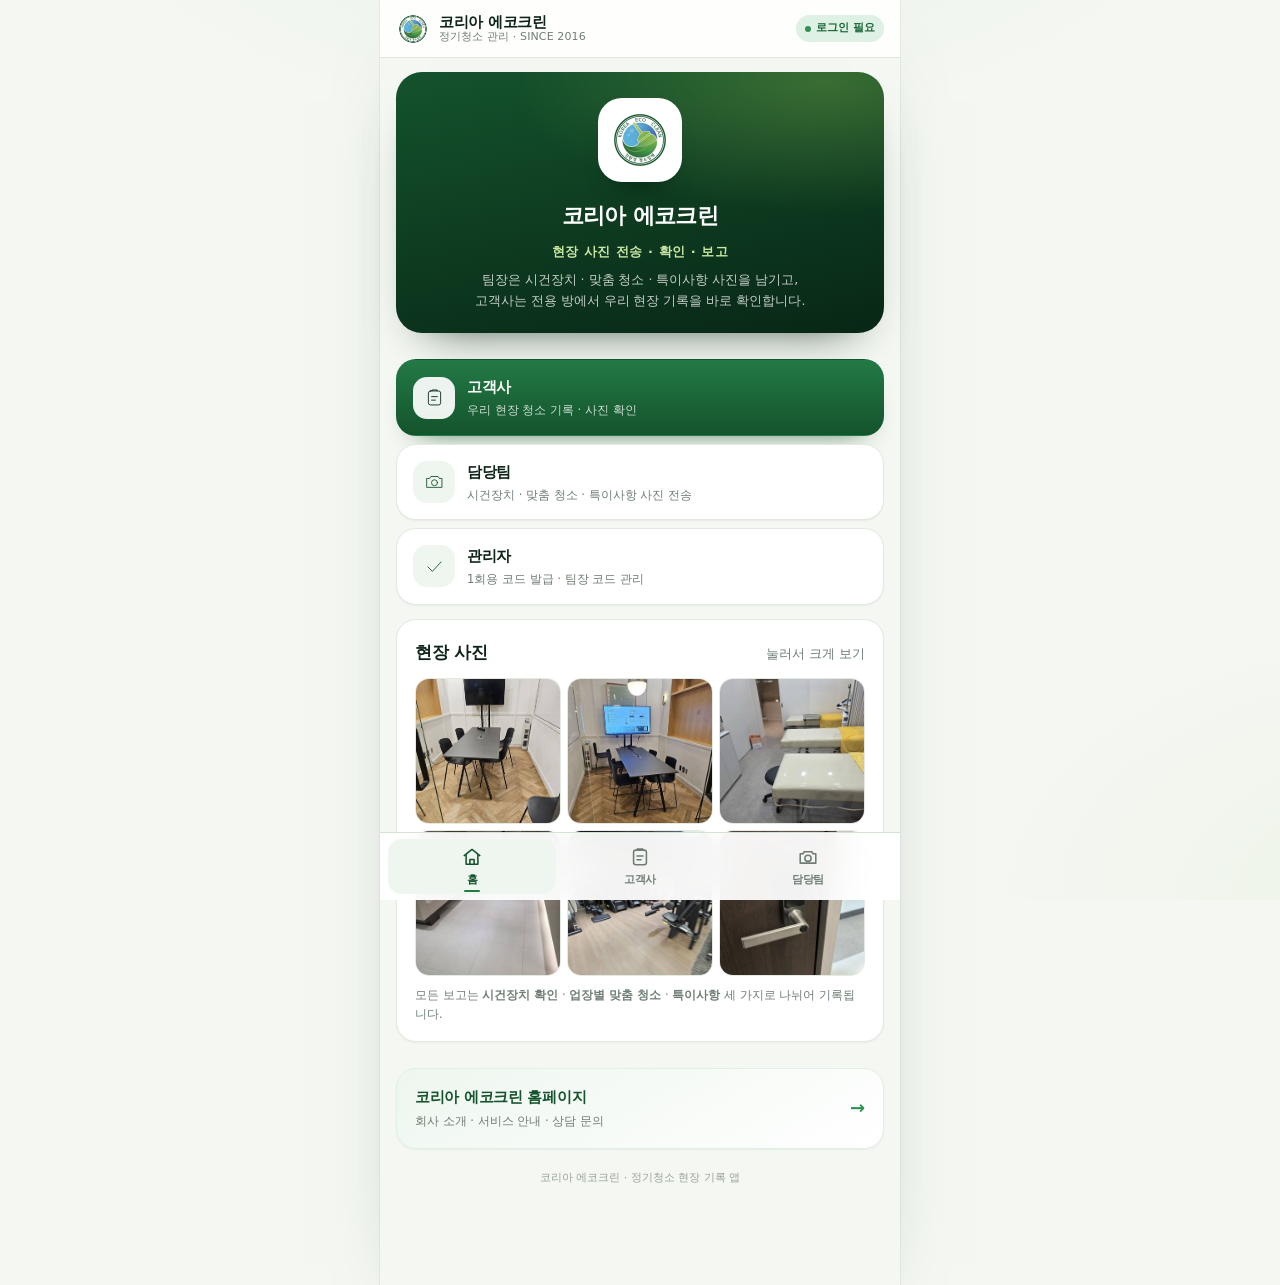
==== commit 5a259c35: "앱 v2.16.1: 하단 탭 이름 변경 — 청소 확인→고객사 · 현장 보고→담당팀 · 관리→관리자 - index.html 하단 내비게이션 · 화면 aria-label · 브라우저 " ====
--- a/app/index.html
+++ b/app/index.html
@@ -43,13 +43,13 @@
       <section class="view" id="view-home" role="tabpanel" aria-labelledby="tab-home" aria-label="홈">
         <div class="skeleton"></div>
       </section>
-      <section class="view" id="view-customer" role="tabpanel" aria-labelledby="tab-customer" aria-label="청소 확인" hidden>
+      <section class="view" id="view-customer" role="tabpanel" aria-labelledby="tab-customer" aria-label="고객사" hidden>
         <div class="skeleton"></div>
       </section>
-      <section class="view" id="view-leader" role="tabpanel" aria-labelledby="tab-leader" aria-label="현장 보고" hidden>
+      <section class="view" id="view-leader" role="tabpanel" aria-labelledby="tab-leader" aria-label="담당팀" hidden>
         <div class="skeleton"></div>
       </section>
-      <section class="view" id="view-admin" role="tabpanel" aria-labelledby="tab-admin" aria-label="관리" hidden>
+      <section class="view" id="view-admin" role="tabpanel" aria-labelledby="tab-admin" aria-label="관리자" hidden>
         <div class="skeleton"></div>
       </section>
     </main>
@@ -65,19 +65,19 @@
         <svg viewBox="0 0 24 24" fill="none" stroke="currentColor" stroke-linecap="round" stroke-linejoin="round" aria-hidden="true">
           <rect x="5" y="4.5" width="14" height="16" rx="2.4"/><path d="M9 4.5V3.4h6v1.1"/><path d="M8.7 11h6.6M8.7 15h4.4"/>
         </svg>
-        <span>청소 확인</span>
+        <span>고객사</span>
       </button>
       <button class="tab" type="button" role="tab" id="tab-leader" aria-controls="view-leader" data-tab="leader" aria-selected="false">
         <svg viewBox="0 0 24 24" fill="none" stroke="currentColor" stroke-linecap="round" stroke-linejoin="round" aria-hidden="true">
           <path d="M3.5 8.5h3l1.4-2.2h8.2L17.5 8.5h3v10.2h-17z"/><circle cx="12" cy="13.4" r="3.4"/>
         </svg>
-        <span>현장 보고</span>
+        <span>담당팀</span>
       </button>
       <button class="tab" type="button" role="tab" id="tab-admin" aria-controls="view-admin" data-tab="admin" aria-selected="false" hidden>
         <svg viewBox="0 0 24 24" fill="none" stroke="currentColor" stroke-linecap="round" stroke-linejoin="round" aria-hidden="true">
           <path d="M12 3.4 5 6.2v5.1c0 4.2 2.9 7.6 7 8.4 4.1-.8 7-4.2 7-8.4V6.2z"/><path d="M9.2 12.1l2 2 3.6-3.9"/>
         </svg>
-        <span>관리</span>
+        <span>관리자</span>
       </button>
     </nav>
   </div>
--- a/app/css/styles.css
+++ b/app/css/styles.css
@@ -955,6 +955,7 @@
   background: var(--brand-50);
   border-left: 3px solid var(--brand-300);
   border-radius: 4px 10px 10px 4px;
+  white-space: pre-line;
 }
 
 .empty {
@@ -1062,6 +1063,45 @@
 .pick span { font-size: 12px; color: var(--muted); }
 .pick__right { display: flex; flex-direction: column; align-items: flex-end; gap: 5px; }
 
+/* 관리자(대표·부관리자) 관리업장 — 팀장별로 먼저 고릅니다. */
+.lead-grid { display: grid; gap: 8px; }
+.lead-card {
+  display: grid;
+  grid-template-columns: 40px 1fr auto;
+  align-items: center;
+  gap: 12px;
+  width: 100%;
+  padding: 12px 14px;
+  border: 1px solid var(--line);
+  border-radius: 12px;
+  background: var(--surface, #fff);
+  text-align: left;
+  cursor: pointer;
+  -webkit-tap-highlight-color: transparent;
+}
+.lead-card:hover, .lead-card:focus-visible { border-color: var(--brand-500); }
+.lead-card__avatar {
+  display: grid;
+  place-items: center;
+  width: 40px;
+  height: 40px;
+  border-radius: 50%;
+  background: var(--brand-50);
+  color: var(--brand-800);
+  font-size: 15px;
+  font-weight: 800;
+}
+.lead-card__who { min-width: 0; }
+.lead-card__who strong { display: block; font-size: 14px; font-weight: 800; letter-spacing: -.02em; }
+.lead-card__who span { display: block; margin-top: 2px; font-size: 11px; color: var(--muted); overflow: hidden; text-overflow: ellipsis; white-space: nowrap; }
+.lead-card__count { flex: none; font-size: 18px; font-weight: 800; color: var(--brand-800); }
+.lead-card__count em { margin-left: 1px; font-style: normal; font-size: 11px; font-weight: 700; color: var(--muted); }
+.lead-card--all { border-style: dashed; }
+.lead-card--all .lead-card__avatar { background: var(--line); color: var(--ink); }
+.section-head [data-lead-back] { margin-bottom: 6px; }
+.lead-back { margin-bottom: 8px; }
+.lead-contract { margin-top: 14px; }
+
 .upload-zone {
   display: flex;
   flex-direction: column;
@@ -1079,6 +1119,40 @@
 .upload-zone svg { width: 26px; height: 26px; color: var(--brand-600); }
 .upload-zone strong { font-size: 13.5px; font-weight: 800; }
 .upload-zone span { font-size: 11.5px; color: var(--muted); }
+
+/* 카메라 촬영 · 앨범 선택을 나란히 (capture 속성 때문에 한쪽만 열리는 문제 해결) */
+.upload-pick { display: grid; grid-template-columns: 1fr 1fr; gap: 8px; }
+.upload-pick--single { grid-template-columns: 1fr; }
+.upload-pick__btn {
+  display: flex;
+  flex-direction: column;
+  align-items: center;
+  gap: 5px;
+  padding: 16px 10px;
+  text-align: center;
+  background: var(--surface-2);
+  border: 1.5px dashed var(--line-strong);
+  border-radius: var(--radius);
+  transition: border-color .2s var(--ease), background .2s var(--ease);
+  cursor: pointer;
+}
+.upload-pick__btn:hover { border-color: var(--brand-500); background: var(--brand-50); }
+.upload-pick__btn svg { width: 24px; height: 24px; color: var(--brand-600); }
+.upload-pick__btn strong { font-size: 13px; font-weight: 800; letter-spacing: -.01em; }
+.upload-pick__btn span { font-size: 11px; color: var(--muted); }
+.upload-pick__btn--camera svg { color: var(--brand-700); }
+.upload-pick.is-full { opacity: .45; pointer-events: none; }
+.upload-full {
+  margin: 0 0 8px;
+  padding: 9px 11px;
+  font-size: 11.5px;
+  font-weight: 700;
+  line-height: 1.5;
+  color: var(--brand-800);
+  background: var(--brand-50);
+  border: 1px solid var(--brand-100);
+  border-radius: 11px;
+}
 
 .thumbs { display: grid; grid-template-columns: repeat(3, 1fr); gap: 7px; }
 .thumb {
@@ -1183,6 +1257,13 @@
   border-radius: 999px;
 }
 .memo-chip:hover { background: var(--brand-100); }
+.memo-chip.is-on {
+  color: #fff;
+  background: var(--brand-600);
+  border-color: var(--brand-600);
+}
+.memo-hint { margin: 8px 0 0; }
+.memo-hint strong { color: var(--brand-700); }
 
 .field-row { display: grid; grid-template-columns: 1fr 1fr; gap: 10px; }
 
@@ -1235,6 +1316,8 @@
 .my-report:first-child { border-top: 0; }
 .my-report strong { font-size: 13px; font-weight: 800; display: block; }
 .my-report span { color: var(--muted); }
+.my-report__status { display: inline-block; margin-top: 4px; font-style: normal; }
+.sent-card__hint { font-size: 11.5px; color: var(--muted); }
 
 .settings { background: var(--surface); border: 1px solid var(--line); border-radius: var(--radius); }
 .settings > summary {
@@ -1669,6 +1752,205 @@
   border: 1px solid var(--line);
 }
 .baseline-row__add { align-self: flex-start; cursor: pointer; }
+.baseline-row__add.is-full { color: var(--muted); background: var(--surface-3); cursor: default; }
+.baseline-row__more {
+  display: grid;
+  place-items: center;
+  width: 52px;
+  height: 52px;
+  font-size: 12px;
+  font-weight: 800;
+  color: var(--muted);
+  background: var(--surface-3);
+  border: 1px solid var(--line);
+  border-radius: 9px;
+}
+
+/* 처음 상태 사진 — 기본 화면은 요약 카드만, 사진은 시트에서 */
+.baseline-card .section-head { margin-bottom: 8px; }
+.baseline-card__open {
+  display: flex;
+  align-items: center;
+  gap: 10px;
+  width: 100%;
+  padding: 10px 12px;
+  text-align: left;
+  color: var(--ink);
+  background: var(--surface-2);
+  border: 1px solid var(--line);
+  border-radius: 14px;
+  transition: background .16s var(--ease), border-color .16s var(--ease);
+}
+.baseline-card__open:hover { background: var(--brand-50); border-color: var(--brand-100); }
+.baseline-card__open:active { background: var(--brand-50); }
+.baseline-card__body { flex: 1; display: flex; flex-direction: column; gap: 2px; min-width: 0; }
+.baseline-card__counts {
+  display: flex;
+  flex-wrap: wrap;
+  gap: 2px 12px;
+  font-size: 13px;
+  font-weight: 700;
+  color: var(--ink-soft);
+}
+.baseline-card__counts em { font-style: normal; font-weight: 800; color: var(--brand-600); }
+.baseline-card__counts strong { font-weight: 800; color: var(--brand-800); }
+.baseline-card__hint { font-size: 11px; line-height: 1.45; color: var(--muted); }
+.baseline-card__cta {
+  flex: none;
+  padding: 6px 12px;
+  font-size: 12px;
+  font-weight: 800;
+  color: var(--brand-700);
+  background: var(--brand-50);
+  border: 1px solid var(--brand-100);
+  border-radius: 20px;
+}
+
+body.baseline-sheet-open { overflow: hidden; }
+.baseline-sheet {
+  position: fixed;
+  inset: 0;
+  z-index: 150;
+  display: flex;
+  align-items: flex-end;
+  justify-content: center;
+}
+.baseline-sheet__backdrop {
+  position: absolute;
+  inset: 0;
+  background: rgba(6, 18, 11, .52);
+  backdrop-filter: blur(2px);
+  animation: fade-in .18s var(--ease);
+}
+.baseline-sheet__panel {
+  position: relative;
+  display: flex;
+  flex-direction: column;
+  width: 100%;
+  max-width: var(--app-max);
+  max-height: 88dvh;
+  background: var(--surface);
+  border-radius: 22px 22px 0 0;
+  box-shadow: 0 -20px 44px -26px rgba(8, 38, 21, .55);
+  animation: sheet-up .24s var(--ease);
+  padding-bottom: env(safe-area-inset-bottom, 0px);
+}
+@keyframes sheet-up {
+  from { transform: translateY(18px); opacity: .55; }
+  to { transform: none; opacity: 1; }
+}
+.baseline-sheet__grab {
+  flex: none;
+  width: 40px;
+  height: 4px;
+  margin: 8px auto 0;
+  border-radius: 99px;
+  background: var(--line-strong);
+}
+.baseline-sheet__bar {
+  flex: none;
+  display: flex;
+  align-items: flex-start;
+  gap: 10px;
+  padding: 8px 14px 11px;
+  border-bottom: 1px solid var(--line);
+}
+.baseline-sheet__title { flex: 1; display: flex; flex-direction: column; gap: 1px; min-width: 0; }
+.baseline-sheet__title strong { font-size: 16px; font-weight: 800; letter-spacing: -.02em; color: var(--ink); }
+.baseline-sheet__title span { font-size: 11.5px; color: var(--muted); overflow: hidden; text-overflow: ellipsis; white-space: nowrap; }
+.baseline-sheet__close {
+  flex: none;
+  display: grid;
+  place-items: center;
+  width: 34px;
+  height: 34px;
+  font-size: 19px;
+  line-height: 1;
+  color: var(--ink-soft);
+  background: var(--surface-3);
+  border-radius: 50%;
+}
+.baseline-sheet__body {
+  flex: 1;
+  overflow-y: auto;
+  -webkit-overflow-scrolling: touch;
+  padding: 12px 14px calc(22px + env(safe-area-inset-bottom, 0px));
+  display: flex;
+  flex-direction: column;
+  gap: 10px;
+}
+
+.bs-stage { padding: 11px; background: var(--surface-2); border: 1px solid var(--line); border-radius: 14px; }
+.bs-stage__head { display: flex; align-items: center; justify-content: space-between; gap: 8px; }
+.bs-stage__title { display: flex; flex-direction: column; gap: 1px; min-width: 0; }
+.bs-stage__title strong { font-size: 13px; font-weight: 800; color: var(--ink); }
+.bs-stage__title span { font-size: 11px; color: var(--muted); }
+.bs-stage__count {
+  flex: none;
+  padding: 2px 9px;
+  font-size: 11.5px;
+  font-weight: 800;
+  color: var(--brand-700);
+  background: var(--brand-50);
+  border-radius: 20px;
+}
+.bs-stage__count.is-full { color: #fff; background: var(--brand-600); }
+.bs-grid {
+  display: grid;
+  grid-template-columns: repeat(4, minmax(0, 1fr));
+  gap: 6px;
+  margin-top: 9px;
+}
+.bs-thumb {
+  position: relative;
+  display: block;
+  aspect-ratio: 1 / 1;
+  overflow: hidden;
+  background: var(--surface-3);
+  border: 1px solid var(--line);
+  border-radius: 10px;
+}
+.bs-thumb__view { display: block; width: 100%; height: 100%; }
+.bs-thumb__view img { display: block; width: 100%; height: 100%; object-fit: cover; }
+.bs-thumb__del {
+  position: absolute;
+  top: 2px;
+  right: 2px;
+  display: grid;
+  place-items: center;
+  width: 20px;
+  height: 20px;
+  font-size: 13px;
+  line-height: 1;
+  color: #fff;
+  background: rgba(8, 38, 21, .74);
+  border-radius: 50%;
+}
+.bs-add {
+  display: flex;
+  flex-direction: column;
+  align-items: center;
+  justify-content: center;
+  gap: 1px;
+  aspect-ratio: 1 / 1;
+  color: var(--brand-700);
+  background: var(--brand-50);
+  border: 1px dashed var(--brand-300);
+  border-radius: 10px;
+  cursor: pointer;
+}
+.bs-add__plus { font-size: 18px; font-weight: 700; line-height: 1; }
+.bs-add svg { width: 20px; height: 20px; }
+.bs-add--album { color: var(--ink-soft); background: var(--surface-3); border-color: var(--line-strong); }
+.bs-add__label { font-size: 9.5px; font-weight: 800; text-align: center; }
+.bs-add--full {
+  color: var(--muted);
+  background: var(--surface-3);
+  border-color: var(--line-strong);
+  cursor: default;
+}
+.bs-stage__note { margin: 9px 0 0; font-size: 11px; line-height: 1.55; color: var(--muted); }
+.bs-stage__note strong { color: var(--brand-700); }
 
 .new-site { margin-bottom: 8px; }
 .new-site-photos {
@@ -1835,6 +2117,7 @@
   background: var(--gold-100);
   border-left: 3px solid var(--gold-500);
   border-radius: 4px 10px 10px 4px;
+  white-space: pre-line;
 }
 
 /* ---------- 23. leader photo panels ---------- */
@@ -1945,6 +2228,98 @@
   .staff-row__actions { justify-content: flex-start; }
 }
 
+/* ---------------- 최고관리자 화면 모드 전환 ---------------- */
+.mode-switch {
+  display: flex;
+  align-items: center;
+  gap: 4px;
+  margin-top: 8px;
+  padding: 5px 6px 5px 12px;
+  background: var(--surface);
+  border: 1px solid var(--line);
+  border-radius: 999px;
+}
+.mode-switch__label {
+  margin-right: auto;
+  font-size: 11px;
+  font-weight: 700;
+  color: var(--muted);
+}
+.mode-switch__btn {
+  padding: 6px 12px;
+  font-size: 11.5px;
+  font-weight: 800;
+  letter-spacing: -.01em;
+  color: var(--ink-soft);
+  background: transparent;
+  border: 1px solid transparent;
+  border-radius: 999px;
+  transition: background .15s ease, color .15s ease;
+}
+.mode-switch__btn:hover { background: var(--surface-3); }
+.mode-switch__btn[aria-pressed="true"] {
+  color: #fff;
+  background: var(--brand-600);
+  border-color: var(--brand-600);
+}
+
+/* ---------------- 보고 확인 · 고객사 제출 (대표) ---------------- */
+.approval-panel { border-color: var(--brand-100); }
+.approval-card {
+  padding: 12px;
+  background: var(--surface);
+  border: 1px solid var(--line);
+  border-radius: var(--radius);
+}
+.approval-card + .approval-card { margin-top: 10px; }
+.approval-card__head { display: flex; align-items: flex-start; justify-content: space-between; gap: 8px; }
+.approval-card__head strong { display: block; font-size: 13.5px; font-weight: 800; color: var(--ink); }
+.approval-card__head span:not(.badge) { display: block; margin-top: 2px; font-size: 11.5px; color: var(--muted); }
+.approval-meta { margin: 6px 0 8px; }
+.approval-group { margin-top: 8px; }
+.approval-group__head { display: flex; align-items: baseline; justify-content: space-between; }
+.approval-group__head strong { font-size: 11.5px; font-weight: 800; color: var(--ink-soft); }
+.approval-group__head span { font-size: 11px; color: var(--muted); }
+.approval-photos { display: flex; gap: 5px; margin-top: 5px; overflow: hidden; }
+.approval-thumb {
+  flex: 0 0 auto;
+  width: 54px;
+  height: 54px;
+  padding: 0;
+  overflow: hidden;
+  border: 1px solid var(--line);
+  border-radius: 8px;
+  background: var(--surface-3);
+}
+.approval-thumb img { width: 100%; height: 100%; object-fit: cover; display: block; }
+.approval-more {
+  display: grid;
+  place-items: center;
+  width: 54px;
+  height: 54px;
+  font-size: 11.5px;
+  font-weight: 800;
+  color: var(--muted);
+  background: var(--surface-3);
+  border: 1px dashed var(--line);
+  border-radius: 8px;
+}
+.approval-block { margin-top: 10px; }
+.approval-block > strong { display: block; margin-bottom: 4px; font-size: 11.5px; font-weight: 800; color: var(--ink-soft); }
+.approval-block .report__note, .approval-block .issue-note { margin: 0; }
+.approval-actions { display: flex; flex-wrap: wrap; align-items: center; gap: 8px; margin-top: 12px; }
+.approval-done { margin: 10px 0 0; }
+.approval-recent { margin-top: 12px; }
+.approval-recent > summary {
+  padding: 8px 0;
+  font-size: 12px;
+  font-weight: 800;
+  color: var(--ink-soft);
+  cursor: pointer;
+  list-style: none;
+}
+.approval-recent .approval-card { background: #fafafa; }
+
 @media (prefers-reduced-motion: reduce) {
   *, *::before, *::after {
     animation-duration: .001ms !important;
@@ -2024,6 +2399,49 @@
 .ops-list dd { line-height: 1.6; word-break: break-word; }
 .ops-amount { font-size: 16px; font-weight: 800; letter-spacing: -.02em; color: var(--brand-700); }
 .ops-empty { font-size: 11.5px; color: var(--muted); }
+
+/* ---------- 청소공정 매뉴얼 (현장 보고 · 톡톡 확인) ---------- */
+.manual-card .section-head { align-items: center; }
+.manual-card .section-head h2 { display: flex; align-items: center; gap: 6px; font-size: 15px; }
+.manual-card .section-head h2 svg { width: 17px; height: 17px; color: var(--brand-600); }
+.manual-time {
+  display: flex;
+  flex-wrap: wrap;
+  align-items: center;
+  gap: 3px 8px;
+  margin: 0 0 12px;
+  padding: 10px 12px;
+  background: var(--brand-50);
+  border: 1px solid var(--brand-300);
+  border-radius: 12px;
+  color: var(--brand-800);
+}
+.manual-time__label { font-size: 11.5px; font-weight: 800; color: var(--brand-700); }
+.manual-time strong { font-size: 15px; font-weight: 800; letter-spacing: -.01em; }
+.manual-time__note { flex-basis: 100%; font-size: 11px; color: var(--muted); }
+.manual-days { display: flex; gap: 6px; margin: 0 0 10px; }
+.manual-day {
+  flex: 1;
+  min-height: 44px;
+  padding: 10px 0;
+  border: 1.5px solid var(--line);
+  border-radius: 11px;
+  background: #fff;
+  font-size: 14px;
+  font-weight: 800;
+  color: var(--body);
+  cursor: pointer;
+  transition: background .18s var(--ease), border-color .18s var(--ease), color .18s var(--ease);
+}
+.manual-day[aria-pressed="true"] { background: var(--brand-600); border-color: var(--brand-600); color: #fff; }
+.manual-offday { margin: -2px 0 10px; }
+.manual-area { margin-top: 12px; }
+.manual-area:first-child { margin-top: 0; }
+.manual-area__head { display: flex; align-items: baseline; gap: 6px; margin: 0 0 6px 2px; }
+.manual-area__head strong { font-size: 12.5px; font-weight: 800; color: var(--body); }
+.manual-area__head span { font-size: 11px; color: var(--muted); }
+.manual-card.is-day-changed [data-manual-body] { animation: manualIn .24s var(--ease); }
+@keyframes manualIn { from { opacity: .35; transform: translateY(3px); } to { opacity: 1; transform: none; } }
 
 @media (max-width: 360px) {
   .rev-row { grid-template-columns: minmax(0, 1.2fr) repeat(4, minmax(0, 1fr)); font-size: 10.5px; padding: 6px 4px; }
@@ -2155,6 +2573,10 @@
 .doc__foot p { font-size: 10.5px; color: var(--muted); }
 .doc__sign-line { margin-top: 6px; font-size: 12px; color: var(--ink); font-weight: 700; }
 .doc__seal { display: inline-block; width: 22px; height: 22px; line-height: 20px; border: 1px solid #c05a4a; border-radius: 50%; color: #c05a4a; font-size: 10px; text-align: center; vertical-align: middle; }
+/* 회사 직인 이미지 — 대표가 준 도장 사진에서 검은 배경을 투명하게 뺀 PNG */
+.doc__seal-slot { display: inline-block; min-width: 40px; padding: 1px 6px; border: 1px dashed #c3cdc3; border-radius: 4px; color: var(--muted); font-size: 10px; text-align: center; vertical-align: middle; }
+.doc__seal-img { display: inline-block; width: 40px; height: 40px; object-fit: contain; vertical-align: middle; }
+.doc__seal-img--inline { width: 36px; height: 36px; margin-left: 2px; }
 .doc__signed { margin-left: 6px; font-size: 10.5px; color: var(--brand-700); font-weight: 800; }
 
 .doc__clause--sign { margin-top: 22px; }
@@ -2162,7 +2584,8 @@
 .doc__sign-pair { display: grid; grid-template-columns: 1fr 1fr; gap: 10px; margin-top: 10px; font-size: 11px; text-align: center; }
 .doc__sign-pair div { border: 1px solid var(--line); border-radius: 4px; padding: 8px; display: flex; flex-direction: column; gap: 3px; }
 .doc__sign-pair span { color: var(--muted); font-size: 10.5px; }
-.doc__sign-pair strong { font-size: 12px; }
+.doc__sign-pair strong { font-size: 12px; word-break: keep-all; }
+.doc__sign-pair .doc__seal-img { align-self: center; }
 
 .doc-input {
   width: 100%;
@@ -2296,6 +2719,9 @@
     line-height: 1.55;
   }
   .doc__clause, .doc-table, .doc__amount, .doc__photos, .doc__parties, .sign-pad { break-inside: avoid; }
+  /* 직인 이미지는 종이에 빨간 인영 그대로 인쇄되게 합니다. */
+  .doc__seal-img, .receipt__seal img { print-color-adjust: exact; -webkit-print-color-adjust: exact; }
+  .annex-ask__box { print-color-adjust: exact; -webkit-print-color-adjust: exact; }
   .doc__head h1 { font-size: 18pt; }
   .doc__photos img { max-height: 58mm; width: auto; }
   .doc-input,
@@ -2555,7 +2981,7 @@
 .receipt__sign { display: inline-flex; align-items: center; gap: 10px; margin-top: 12px; }
 .receipt__sign > span:first-child { font-size: 13px; font-weight: 700; }
 .receipt__seal { display: inline-block; width: 54px; height: 54px; flex: none; }
-.receipt__seal svg { width: 100%; height: 100%; }
+.receipt__seal img { width: 100%; height: 100%; object-fit: contain; }
 .receipt__thanks { margin-top: 14px; font-size: 12px; color: #6b6b6b; letter-spacing: .12em; }
 
 /* 하단 톱니 테두리 — 시트 바닥을 오려낸 것처럼 흰 삼각형을 이어 붙입니다. */
@@ -2731,13 +3157,17 @@
 .annex-table__total-label { text-align: right; }
 .annex-notes { display: grid; gap: 2px; margin-top: 10px; font-size: 10.5px; color: var(--ink-soft); text-align: center; }
 .annex-ask { display: flex; flex-wrap: wrap; gap: 10px; align-items: center; margin-top: 16px; font-size: 11.5px; font-weight: 700; }
-.annex-ask__box { padding: 2px 8px; border: 1px solid #9aa79a; border-radius: 3px; font-weight: 600; }
+.annex-ask__box { padding: 3px 10px; border: 1px solid #9aa79a; border-radius: 4px; font: inherit; font-weight: 600; color: inherit; background: #fff; }
+button.annex-ask__box { cursor: pointer; -webkit-tap-highlight-color: transparent; }
+button.annex-ask__box:hover { border-color: var(--brand-600); }
+.annex-ask__box.is-checked { border-color: var(--brand-800); background: var(--brand-50); color: var(--brand-900); font-weight: 800; }
 .annex-sign { margin-top: 20px; }
 .annex-sign__date { margin-bottom: 10px; text-align: center; font-size: 11.5px; }
 .annex-sign__pair { display: grid; grid-template-columns: 1fr 1fr; gap: 14px; font-size: 11px; }
 .annex-sign__party span { font-weight: 800; color: var(--brand-800); }
 .annex-sign__party p { margin: 2px 0; }
 .annex-sign__image { max-height: 62px; margin: 8px auto 0; }
+.annex-sign__seal { width: 52px; height: 52px; }
 
 @media print {
   .doc--sub-annex { break-before: page; }
@@ -2745,3 +3175,1052 @@
   .annex-table { font-size: 9.5pt; }
   .annex-table, .sub-sign, .annex-ask, .annex-sign { break-inside: avoid; }
 }
+
+/* ============================================================
+   업장 중심 연결 정보 · 변경 이력 (v2.7.1 1단계)
+   관리 → 현장 카드 → [계약 · 운영 정보 관리] 안에 표시됩니다.
+   ============================================================ */
+.site-links { margin-top: 12px; padding-top: 10px; border-top: 1px dashed var(--line-strong); display: flex; flex-direction: column; gap: 8px; }
+.site-links__grid { display: grid; grid-template-columns: 1fr 1fr; gap: 6px; }
+.site-links__grid > span { display: flex; flex-direction: column; gap: 2px; padding: 7px 9px; border: 1px solid var(--line); border-radius: var(--radius-sm); background: var(--surface-2); }
+.site-links__grid em { font-style: normal; font-size: 10.5px; font-weight: 700; color: var(--muted); }
+.site-links__grid strong { font-size: 12px; font-weight: 800; color: var(--ink-soft); word-break: break-all; }
+.site-history { border-radius: var(--radius-sm); background: var(--surface-3); }
+.site-history > summary { padding: 8px 10px; font-size: 11.5px; font-weight: 800; color: var(--brand-700); cursor: pointer; }
+.site-history__list { margin: 0; padding: 0 10px 10px; list-style: none; display: flex; flex-direction: column; gap: 7px; }
+.site-history__list li { display: flex; flex-direction: column; gap: 1px; padding-left: 9px; border-left: 2px solid var(--brand-300); font-size: 11px; color: var(--body); }
+.site-history__when { font-size: 10px; color: var(--muted); font-variant-numeric: tabular-nums; }
+.site-history__what strong { color: var(--brand-700); font-weight: 800; }
+.site-history__note { color: var(--muted); }
+
+@media (max-width: 360px) {
+  .site-links__grid { grid-template-columns: 1fr; }
+}
+
+/* ============================================================
+   현장 방문 · 구역 체크 · 자동 견적 (v2.8.0 2단계)
+   관리 → 「현장 방문 · 자동 견적」 · 「견적 기준표 설정」
+   ============================================================ */
+.survey-panel .settings { margin-top: 10px; }
+.survey-picker { display: grid; grid-template-columns: minmax(0, 1fr) auto; gap: 8px; align-items: end; }
+.survey-picker .btn { margin-bottom: 1px; }
+
+.survey-zone { border: 1px solid var(--line); border-radius: var(--radius-sm); background: var(--surface-2); padding: 9px 10px; display: flex; flex-direction: column; gap: 7px; }
+.survey-zone__head { margin: 0; display: flex; flex-wrap: wrap; align-items: center; gap: 6px; font-size: 12.5px; font-weight: 800; color: var(--brand-800); }
+.survey-checks { display: grid; grid-template-columns: 1fr 1fr; gap: 6px; }
+.survey-checks .check-item { padding: 8px 9px; }
+.survey-checks .check-item span { font-size: 12px; }
+
+.estimate-box { border: 1px solid var(--brand-300); border-radius: var(--radius-md); background: linear-gradient(180deg, var(--brand-50), #fff 70%); padding: 11px 12px; display: flex; flex-direction: column; gap: 5px; }
+.estimate-box__head { display: flex; flex-wrap: wrap; align-items: baseline; justify-content: space-between; gap: 6px; border-bottom: 1px dashed var(--brand-300); padding-bottom: 7px; margin-bottom: 3px; }
+.estimate-box__head strong { font-size: 13px; font-weight: 900; color: var(--brand-800); }
+.estimate-box__head span { font-size: 10.5px; color: var(--muted); }
+.estimate-line { display: grid; grid-template-columns: 1fr auto auto; align-items: center; gap: 6px; font-size: 12px; }
+.estimate-line > span { color: var(--body); }
+.estimate-line strong { font-size: 13px; font-weight: 800; color: var(--ink); font-variant-numeric: tabular-nums; text-align: right; }
+.estimate-warn { margin: 6px 0 0; padding: 7px 9px 7px 20px; border-radius: var(--radius-sm); background: #fff8ec; border: 1px solid #f0d9ac; color: #7a5a12; font-size: 11px; line-height: 1.5; display: flex; flex-direction: column; gap: 3px; }
+.estimate-lines { margin: 2px 0 0; font-size: 10.5px; color: var(--muted); line-height: 1.5; }
+
+.price-table { display: flex; flex-direction: column; gap: 4px; max-height: 340px; overflow-y: auto; border: 1px solid var(--line); border-radius: var(--radius-sm); padding: 6px; background: var(--surface); }
+.price-row { display: grid; grid-template-columns: 56px 1fr 1fr; gap: 6px; align-items: center; }
+.price-row > span { font-size: 11.5px; font-weight: 700; color: var(--ink-soft); }
+.price-row--head > span { font-size: 10.5px; color: var(--muted); }
+.input--sm, .select--sm { min-height: 36px; padding: 6px 8px; font-size: 12px; border-radius: 9px; }
+
+.adjust-list { display: flex; flex-direction: column; gap: 5px; }
+.adjust-row { display: grid; grid-template-columns: minmax(0, 1fr) 82px 96px; gap: 6px; align-items: center; }
+.adjust-row > span { font-size: 12px; font-weight: 700; color: var(--ink-soft); }
+
+.checklist-editor-list { display: flex; flex-direction: column; gap: 8px; }
+.checklist-editor { border: 1px solid var(--line); border-radius: var(--radius-sm); background: var(--surface-2); padding: 8px; display: flex; flex-direction: column; gap: 6px; }
+.checklist-editor__head { display: flex; align-items: center; gap: 6px; }
+.checklist-editor__head .input { flex: 1; }
+.checklist-editor .textarea { min-height: 66px; font-size: 12px; }
+
+.survey-areas { gap: 5px; }
+.survey-photo { display: flex; flex-direction: column; gap: 10px; }
+.survey-photo-group { display: flex; flex-direction: column; gap: 6px; }
+.survey-photo-grid { display: grid; grid-template-columns: repeat(auto-fill, minmax(96px, 1fr)); gap: 7px; }
+.survey-photo-card { margin: 0; border: 1px solid var(--line); border-radius: var(--radius-sm); overflow: hidden; background: var(--surface); }
+.survey-photo-card img { width: 100%; aspect-ratio: 1 / 1; object-fit: cover; display: block; }
+.survey-photo-card figcaption { display: flex; flex-direction: column; gap: 2px; padding: 5px 6px 6px; }
+.survey-photo-card strong { font-size: 10px; font-weight: 800; color: var(--ink-soft); }
+.survey-photo-card span { font-size: 10px; color: var(--muted); line-height: 1.4; }
+.survey-photo-card .tag { font-size: 9.5px; padding: 2px 6px; align-self: flex-start; }
+.btn.is-disabled { opacity: .5; pointer-events: none; }
+
+.approval-queue { display: flex; flex-direction: column; gap: 7px; }
+.approval-queue__row { display: flex; align-items: center; justify-content: space-between; gap: 8px; padding: 8px 10px; border: 1px solid var(--line); border-radius: var(--radius-sm); background: var(--surface-2); }
+.approval-queue__row > div { display: flex; flex-direction: column; gap: 2px; min-width: 0; }
+.approval-queue__row strong { font-size: 12.5px; font-weight: 800; color: var(--ink); }
+.approval-queue__row span { font-size: 10.5px; color: var(--muted); }
+
+.site-survey { margin-top: 10px; padding-top: 10px; border-top: 1px dashed var(--line-strong); display: flex; flex-direction: column; gap: 7px; }
+.site-survey__photos { display: flex; flex-direction: column; gap: 8px; }
+.site-survey__area { display: flex; flex-direction: column; gap: 4px; }
+.site-survey__area > span { font-size: 11px; font-weight: 800; color: var(--brand-700); }
+.site-survey__thumbs { display: flex; gap: 5px; overflow-x: auto; }
+.site-survey__thumbs figure { margin: 0; flex: 0 0 auto; width: 70px; }
+.site-survey__thumbs img { width: 70px; height: 70px; object-fit: cover; border-radius: 8px; border: 1px solid var(--line); display: block; }
+.site-survey__thumbs figcaption { font-size: 9px; color: var(--muted); text-align: center; margin-top: 2px; word-break: keep-all; line-height: 1.35; }
+
+.quote-card__estimate { display: flex; flex-wrap: wrap; gap: 4px 10px; margin: 2px 0 4px; font-size: 10.5px; color: var(--muted); }
+.quote-card__estimate span { padding: 3px 7px; border-radius: 7px; background: var(--surface-3); font-variant-numeric: tabular-nums; }
+
+.settings-history { margin-top: 8px; display: flex; flex-direction: column; gap: 2px; }
+
+@media (max-width: 380px) {
+  .survey-checks { grid-template-columns: 1fr; }
+  .adjust-row { grid-template-columns: minmax(0, 1fr) 72px 84px; }
+  .survey-picker { grid-template-columns: 1fr; }
+}
+
+/* 직원 등록 · 코드 설정 (v2.8.1) */
+.staff-account-panel .settings { margin-top: 10px; }
+.account-row { grid-template-columns: 1fr; align-items: start; }
+.account-row .staff-row__who { align-items: flex-start; }
+.account-row .staff-row__who > div { min-width: 0; }
+.account-row .staff-row__who strong { display: flex; flex-wrap: wrap; align-items: center; gap: 5px; line-height: 1.35; }
+.account-row .staff-row__who > div > span { display: block; line-height: 1.5; word-break: keep-all; }
+.account-row .staff-row__who .avatar { display: grid; place-items: center; font-size: 13px; color: #fff; }
+.account-row .staff-row__actions { justify-content: flex-start; margin-top: 3px; }
+.account-sites { max-height: 220px; overflow-y: auto; }
+.inline-actions { display: flex; justify-content: flex-end; }
+.inline-actions .link-btn { padding: 7px 11px; }
+.link-btn--dark { color: var(--brand-800); background: var(--surface); border-color: var(--line-strong); }
+.link-btn--dark:hover { background: var(--brand-50); }
+
+/* ---------- 33. 3단계 — 고객사 초대 · 계약 자동 연동 · 업장 관리방 ---------- */
+.invite-row {
+  padding: 12px;
+  border: 1px solid var(--line);
+  border-radius: 14px;
+  background: var(--surface);
+}
+.invite-row__head { display: flex; align-items: flex-start; justify-content: space-between; gap: 8px; }
+.invite-row__head strong { display: block; font-size: 14px; line-height: 1.35; letter-spacing: -.02em; }
+.invite-row__head span { display: block; margin-top: 2px; font-size: 11.5px; color: var(--muted); }
+.invite-row__who { margin: 6px 0 0; font-size: 12px; color: var(--muted); word-break: keep-all; }
+.invite-row__who strong { color: var(--ink); }
+.invite-row__code { display: flex; flex-wrap: wrap; align-items: center; gap: 6px; margin: 8px 0 0; font-size: 11.5px; color: var(--muted); }
+.invite-row__code code { padding: 3px 7px; font-size: 12px; font-weight: 800; color: var(--brand-800); background: var(--brand-50); border-radius: 7px; }
+.invite-row__code span { overflow: hidden; text-overflow: ellipsis; white-space: nowrap; max-width: 100%; }
+.invite-row__actions { display: flex; flex-wrap: wrap; gap: 6px; margin-top: 10px; }
+.invite-row__actions .btn { flex: 0 0 auto; }
+.quote-card__contact { margin: 2px 0 0; font-size: 12px; color: var(--muted); word-break: keep-all; }
+.quote-card__contact strong { color: var(--ink); }
+.site-invite { display: flex; flex-wrap: wrap; align-items: center; gap: 6px; margin-top: 10px; padding: 8px 10px; font-size: 12px; border: 1px dashed var(--line-strong); border-radius: 10px; background: var(--surface-2); }
+.site-invite code { font-weight: 800; color: var(--brand-800); }
+.site-invite .link-btn { margin-left: auto; }
+
+.customer-profile .section-head p { margin: 0; }
+.sign-evidence { margin-top: 12px; padding: 12px; border: 1px solid var(--brand-200, var(--line)); border-radius: 12px; background: var(--brand-50); }
+.sign-evidence > strong { display: block; margin-bottom: 6px; font-size: 12.5px; color: var(--brand-800); }
+.sign-evidence .kv { margin: 0; }
+.sign-evidence code { font-weight: 800; }
+.sign-audit { display: grid; grid-template-columns: 84px 1fr; gap: 4px 8px; margin: 8px 0 0; font-size: 11.5px; }
+.sign-audit dt { color: var(--muted); font-weight: 700; }
+.sign-audit dd { margin: 0; word-break: break-all; }
+
+.doc-table--auto th { width: 32%; }
+.doc__manage {
+  margin: 16px 0 4px;
+  padding: 12px;
+  border: 1px solid var(--line-strong);
+  border-radius: 14px;
+  background: var(--surface-2);
+}
+.doc__manage-head { display: flex; align-items: center; justify-content: space-between; gap: 8px; margin-bottom: 8px; }
+.doc__manage-head h3 { margin: 0; font-size: 14px; }
+.doc__manage .settings { margin-top: 8px; }
+.doc__manage .btn-row { margin-top: 8px; }
+
+@media print {
+  .doc__manage, .sign-evidence { display: none !important; }
+}
+
+/* ---------- 28. 4단계 — 업장 인수인계 · 팀장 배정 ---------- */
+.badge--stop { color: #8a2b20; background: #fbeae6; }
+
+.site-handover .settings__body { gap: 10px; }
+.site-handover summary { font-weight: 800; }
+.site-secret summary { font-weight: 700; }
+
+.handover-photo-pick {
+  display: grid;
+  grid-template-columns: repeat(auto-fill, minmax(96px, 1fr));
+  gap: 8px;
+  margin-top: 6px;
+}
+.handover-photo-item {
+  display: flex;
+  flex-direction: column;
+  gap: 4px;
+  padding: 6px;
+  font-size: 10.5px;
+  color: var(--muted);
+  background: var(--surface-2);
+  border: 1px solid var(--line);
+  border-radius: 10px;
+  word-break: keep-all;
+}
+.handover-photo-item img {
+  width: 100%;
+  aspect-ratio: 1 / 1;
+  object-fit: cover;
+  border-radius: 7px;
+}
+.handover-photo-item input { align-self: flex-start; }
+
+.assign-box { margin-top: 12px; padding-top: 4px; border-top: 1px solid var(--line); }
+.assign-list { list-style: none; margin: 8px 0 0; padding: 0; }
+.assign-row {
+  display: flex;
+  align-items: flex-start;
+  justify-content: space-between;
+  gap: 10px;
+  padding: 10px 11px;
+  background: var(--surface-2);
+  border: 1px solid var(--line);
+  border-radius: 12px;
+}
+.assign-row + .assign-row { margin-top: 6px; }
+.assign-row__who { min-width: 0; }
+.assign-row__who strong { display: block; font-size: 13px; font-weight: 800; letter-spacing: -.02em; }
+.assign-row__who span { display: block; font-size: 11.5px; color: var(--muted); line-height: 1.5; }
+.assign-row__right { display: flex; flex: none; flex-direction: column; align-items: flex-end; gap: 4px; }
+
+.assign-card .section-head h2 { font-size: 16px; }
+.assign-card .hint { margin-top: 8px; }
+.assign-pay {
+  display: flex;
+  flex-wrap: wrap;
+  gap: 6px 18px;
+  margin: 8px 0 10px;
+  padding: 10px 12px;
+  background: var(--brand-50);
+  border: 1px solid var(--brand-300);
+  border-radius: 12px;
+}
+.assign-pay span { font-size: 11.5px; font-weight: 700; color: var(--brand-700); }
+.assign-pay strong { display: block; margin-top: 2px; font-size: 16px; font-weight: 800; color: var(--brand-800); }
+.assign-reject { margin-top: 10px; padding-top: 8px; border-top: 1px dashed var(--line-strong); }
+.assign-reject summary { font-size: 12px; font-weight: 800; color: var(--muted); }
+
+.handover-list { margin: 8px 0 0; font-size: 12.5px; }
+.handover-photos {
+  display: grid;
+  grid-template-columns: repeat(auto-fill, minmax(120px, 1fr));
+  gap: 8px;
+  margin-top: 10px;
+}
+.handover-photo { margin: 0; overflow: hidden; background: var(--surface-2); border: 1px solid var(--line); border-radius: 10px; }
+.handover-photo img { display: block; width: 100%; aspect-ratio: 4 / 3; object-fit: cover; }
+.handover-photo figcaption { padding: 5px 7px; font-size: 10.5px; color: var(--muted); }
+.handover-pay { margin: 10px 0 0; font-size: 13px; }
+.handover-pay dd { font-weight: 800; }
+
+.secret-row {
+  display: flex;
+  flex-wrap: wrap;
+  align-items: center;
+  gap: 8px;
+  margin-top: 10px;
+  padding: 10px 12px;
+  font-size: 12px;
+  border: 1px dashed var(--line-strong);
+  border-radius: 10px;
+}
+.secret-row > span:first-child { font-weight: 800; color: var(--brand-700); }
+.secret-row strong { font-size: 14px; letter-spacing: .08em; }
+.assign-row__right .badge { font-size: 10px; padding: 2px 7px; white-space: nowrap; }
+.assign-row__right .link-btn { font-size: 11px; }
+
+/* ---------------- 5단계 — 일정 · GPS 현장 기록 ---------------- */
+
+.sched-stats {
+  display: grid;
+  grid-template-columns: repeat(4, 1fr);
+  gap: 8px;
+  margin: 8px 0 12px;
+}
+.sched-stats > div {
+  padding: 8px 6px;
+  text-align: center;
+  background: var(--surface-2);
+  border: 1px solid var(--line);
+  border-radius: 10px;
+}
+.sched-stats strong { display: block; font-size: 17px; font-weight: 800; color: var(--brand-700); }
+.sched-stats span { font-size: 11px; color: var(--muted); }
+
+.sched-list { display: grid; gap: 10px; }
+.sched-card {
+  padding: 12px 13px;
+  background: var(--surface);
+  border: 1px solid var(--line);
+  border-radius: 14px;
+}
+.sched-card__head { display: flex; align-items: flex-start; justify-content: space-between; gap: 8px; }
+.sched-card__head strong { display: block; font-size: 14.5px; font-weight: 800; color: var(--ink); }
+.sched-card__head span.tiny { display: block; margin-top: 2px; }
+.sched-gps { display: flex; flex-wrap: wrap; align-items: center; gap: 6px; margin: 8px 0; }
+.sched-card .btn-row { grid-template-columns: 1.4fr 1fr; margin-top: 4px; }
+
+/* v2.11.1 — 현장 도착 = 청소 시작 시간 · 청소 완료 = 종료 시간 + 소요 시간 */
+.sched-work { display: grid; grid-template-columns: 1fr 1fr; gap: 6px; margin: 8px 0 2px; }
+.sched-work__row {
+  display: flex;
+  flex-wrap: wrap;
+  align-items: baseline;
+  gap: 2px 6px;
+  padding: 7px 9px;
+  background: var(--surface-2);
+  border: 1px solid var(--line);
+  border-radius: 10px;
+}
+.sched-work__label { font-size: 10.5px; font-weight: 700; color: var(--muted); }
+.sched-work__value { font-size: 13px; font-weight: 800; color: var(--muted); }
+.sched-work__value.is-set { color: var(--brand-700); }
+.sched-work__dur { font-size: 10.5px; font-weight: 700; color: var(--brand-700); }
+.sched-work__started,
+.sched-work__done {
+  display: flex;
+  align-items: center;
+  gap: 6px;
+  margin: 8px 0 2px;
+  padding: 8px 10px;
+  font-size: 12.5px;
+  font-weight: 800;
+  color: #2c6b26;
+  background: #e8f4e3;
+  border-radius: 10px;
+  line-height: 1.4;
+}
+.sched-work__started svg,
+.sched-work__done svg { width: 15px; height: 15px; flex: 0 0 auto; }
+.sched-work__redo { margin-top: 6px; font-size: 11px; color: var(--muted); }
+.sched-work__hint { margin-top: 5px; }
+.sched-card .btn-row .btn:only-child { grid-column: 1 / -1; }
+.sched-row__work { display: flex; flex-wrap: wrap; gap: 4px 10px; margin-top: 2px; }
+.sched-row__work span { font-size: 11.5px; }
+.sched-row__work strong { font-weight: 800; color: var(--brand-700); }
+.sched-work-card {
+  display: grid;
+  gap: 4px;
+  margin-top: 10px;
+  padding: 9px 11px;
+  background: var(--surface-2);
+  border: 1px solid var(--line);
+  border-radius: 12px;
+}
+.sched-work-card strong { font-size: 12.5px; font-weight: 800; color: var(--brand-700); }
+.sched-work-card .tiny { font-size: 11px; }
+.sched-work-card .link-btn { color: var(--brand-700); font-weight: 700; text-decoration: underline; font-size: 11.5px; }
+.sched-work-line { display: inline-flex; align-items: center; gap: 4px; font-size: 12px; color: var(--brand-700); font-weight: 700; }
+.sched-work-line--muted { color: var(--muted); font-weight: 600; }
+
+.sched-exception {
+  display: grid;
+  gap: 8px;
+  margin-top: 10px;
+  padding: 10px 12px;
+  background: #fff8f2;
+  border: 1px dashed var(--gold-600);
+  border-radius: 12px;
+}
+.sched-exception .field__label { font-size: 11.5px; font-weight: 800; color: var(--ink-soft); }
+
+.sched-day { padding: 8px 0; border-top: 1px dashed var(--line); }
+.sched-day:first-child { border-top: 0; }
+.sched-day__head { display: flex; align-items: center; justify-content: space-between; margin-bottom: 6px; }
+.sched-day__head strong { font-size: 12.5px; font-weight: 800; color: var(--brand-700); }
+.sched-row {
+  display: flex;
+  align-items: center;
+  justify-content: space-between;
+  gap: 8px;
+  padding: 7px 9px;
+  margin-top: 5px;
+  font-size: 12.5px;
+  background: var(--surface-2);
+  border-radius: 9px;
+}
+.sched-row__main { display: grid; gap: 2px; min-width: 0; }
+.sched-row__main strong { font-size: 13px; font-weight: 800; }
+.sched-row__badges { display: flex; flex-wrap: wrap; align-items: center; gap: 5px; justify-content: flex-end; }
+.sched-row--admin { display: grid; gap: 3px; align-items: start; }
+.sched-row__head { display: flex; align-items: flex-start; justify-content: space-between; gap: 8px; }
+.sched-row__head strong { font-size: 13px; font-weight: 800; color: var(--ink); }
+.sched-row--admin .sched-row__badges { justify-content: flex-start; }
+.sched-row--admin .badge { font-size: 10px; padding: 2px 7px; white-space: nowrap; }
+
+.sched-upcoming { margin: 6px 0 0; padding: 0; list-style: none; }
+.sched-upcoming li {
+  display: flex;
+  align-items: center;
+  gap: 6px 10px;
+  padding: 6px 0;
+  font-size: 12.5px;
+  border-top: 1px dashed var(--line);
+}
+.sched-upcoming__date { flex: none; color: var(--muted); font-variant-numeric: tabular-nums; }
+.sched-upcoming__what { display: flex; flex: 1 1 auto; min-width: 0; align-items: baseline; gap: 6px; }
+.sched-upcoming__what strong { overflow: hidden; font-size: 12.5px; font-weight: 700; white-space: nowrap; text-overflow: ellipsis; }
+.sched-upcoming__what .tiny { flex: none; }
+.sched-upcoming li > .badge { flex: none; font-size: 10px; padding: 2px 7px; }
+.sched-upcoming li:first-child { border-top: 0; }
+.sched-filter { margin: 2px 0 10px; }
+
+.sched-site {
+  padding: 12px;
+  background: var(--surface-2);
+  border: 1px solid var(--line);
+  border-radius: 12px;
+}
+.sched-site__head { display: flex; align-items: flex-start; justify-content: space-between; gap: 8px; margin-bottom: 8px; }
+.sched-site__head strong { display: block; font-size: 13.5px; font-weight: 800; }
+.sched-site__head .tiny { display: block; margin-top: 2px; }
+.sched-site .form { gap: 8px; }
+.sched-site .field > label,
+.sched-site .field__label { font-size: 11.5px; font-weight: 800; color: var(--ink-soft); }
+.sched-days { gap: 5px; }
+.chip--check { display: inline-flex; align-items: center; gap: 4px; cursor: pointer; }
+.chip--check input { width: 13px; height: 13px; margin: 0; accent-color: var(--brand-500); }
+.sched-override { margin-top: 10px; padding-top: 10px; border-top: 1px dashed var(--line-strong); }
+.sched-overrides { margin: 8px 0 0; padding: 0; list-style: none; }
+.sched-overrides li {
+  display: flex;
+  align-items: center;
+  justify-content: space-between;
+  gap: 8px;
+  padding: 5px 0;
+  font-size: 12px;
+  border-top: 1px dashed var(--line);
+}
+.sched-visits { margin-top: 10px; padding-top: 10px; border-top: 1px dashed var(--line-strong); }
+.sched-visits ul { margin: 6px 0 0; padding: 0; list-style: none; }
+.sched-visits li {
+  display: flex;
+  flex-wrap: wrap;
+  gap: 4px 10px;
+  padding: 4px 0;
+  font-size: 11.5px;
+  border-top: 1px dashed var(--line);
+}
+.sched-visits li:first-child { border-top: 0; }
+
+.sched-customer { margin: 4px 0 0; padding: 0; list-style: none; }
+.sched-customer li {
+  display: flex;
+  flex-wrap: wrap;
+  align-items: center;
+  gap: 6px 10px;
+  padding: 8px 0;
+  font-size: 12.5px;
+  border-top: 1px dashed var(--line);
+}
+.sched-customer li:first-child { border-top: 0; }
+.sched-customer__date { font-weight: 800; color: var(--ink); }
+.schedule-today .hint { margin-top: 4px; }
+.customer-schedule .hint { margin-top: 8px; }
+
+.room-tabs--compact { gap: 4px; }
+.room-tabs--compact .room-tab { padding: 9px 2px; font-size: 11.5px; letter-spacing: -.04em; }
+
+.sched-month-head { flex-wrap: wrap; gap: 6px; }
+.sched-month-nav { display: flex; align-items: center; gap: 8px; font-size: 12px; }
+.sched-month-nav strong { font-size: 12.5px; font-weight: 800; color: var(--brand-700); white-space: nowrap; }
+.sched-month-nav .link-btn { font-size: 11px; color: var(--muted); }
+.sched-month { display: grid; grid-template-columns: minmax(0, 1fr); gap: 2px; margin-top: 6px; }
+.sched-month__row {
+  display: flex;
+  align-items: center;
+  gap: 6px;
+  padding: 6px 0;
+  font-size: 12.5px;
+  border-top: 1px dashed var(--line);
+}
+.sched-month__row:first-child { border-top: 0; }
+.sched-month__date { flex: none; width: 58px; font-size: 11px; color: var(--muted); font-variant-numeric: tabular-nums; }
+.sched-month__name { flex: 1 1 auto; min-width: 0; overflow: hidden; font-weight: 700; white-space: nowrap; text-overflow: ellipsis; }
+.sched-month__row .tiny { flex: none; font-size: 10.5px; white-space: nowrap; }
+.sched-month__row .badge { flex: none; font-size: 10px; padding: 2px 6px; white-space: nowrap; }
+.schedule-month .sched-month { max-height: 340px; overflow-y: auto; }
+
+/* ---------- 29. 6단계 — 보고서 번호 · 수정 요청 · 인쇄 / 월간 격자 달력 ---------- */
+.badge--revise { color: #8a4b0f; background: #fdf1dd; }
+
+.report-no {
+  display: inline-block;
+  padding: 1px 6px;
+  border-radius: 6px;
+  background: var(--surface-3, #f1f3ef);
+  color: var(--muted);
+  font-size: 10.5px;
+  font-weight: 800;
+  letter-spacing: .02em;
+  font-variant-numeric: tabular-nums;
+  white-space: nowrap;
+}
+/* 카드 머리글의 span 은 block 으로 내려가므로, 번호 칩은 제 크기만 차지하게 둡니다. */
+.report__title span.report-no,
+.approval-card__head span.report-no,
+.my-report span.report-no { display: inline-block; margin-top: 2px; color: var(--muted); font-size: 10.5px; }
+.approval-card__no { margin: 2px 0 4px; }
+
+.approval-revise { display: grid; gap: 6px; margin-top: 10px; }
+.approval-revise textarea { min-height: 64px; }
+.approval-revise .btn-row { display: flex; gap: 6px; }
+.approval-reason {
+  margin: 8px 0 0;
+  padding: 8px 10px;
+  border-radius: 10px;
+  background: #fdf1dd;
+  color: #7a4407;
+  font-size: 12px;
+  line-height: 1.5;
+  white-space: pre-wrap;
+}
+.approval-reason strong { display: block; font-size: 11px; letter-spacing: .02em; }
+.approval-actions { flex-wrap: wrap; align-items: center; }
+
+.my-report__body { min-width: 0; }
+.my-report__reason {
+  margin: 4px 0 0;
+  padding: 6px 8px;
+  border-radius: 8px;
+  background: #fdf1dd;
+  color: #7a4407;
+  font-size: 11.5px;
+  line-height: 1.45;
+}
+.my-report__actions { display: flex; flex-wrap: wrap; gap: 6px; margin-top: 6px; }
+
+/* 월간 격자 달력 */
+.cal-toolbar { display: flex; align-items: center; justify-content: space-between; gap: 8px; margin-top: 10px; }
+.cal-view-toggle { display: inline-flex; padding: 2px; border: 1px solid var(--line); border-radius: 10px; background: var(--surface-2, #f7f8f5); }
+.cal-view-toggle button {
+  padding: 5px 10px;
+  border: 0;
+  border-radius: 8px;
+  background: transparent;
+  color: var(--muted);
+  font-size: 11.5px;
+  font-weight: 700;
+  cursor: pointer;
+}
+.cal-view-toggle button[aria-pressed="true"] { background: var(--brand-700, #14532d); color: #fff; }
+
+.cal-grid { margin-top: 6px; border: 1px solid var(--line); border-radius: 12px; overflow: hidden; background: #fff; }
+.cal-weekdays,
+.cal-week { display: grid; grid-template-columns: repeat(7, minmax(0, 1fr)); }
+.cal-weekdays { background: var(--surface-2, #f7f8f5); border-bottom: 1px solid var(--line); }
+.cal-weekdays span {
+  padding: 5px 0;
+  text-align: center;
+  font-size: 10.5px;
+  font-weight: 800;
+  color: var(--muted);
+}
+.cal-weekdays span:first-child { color: #b4423a; }
+.cal-weekdays span:last-child { color: #2a5d9f; }
+.cal-week + .cal-week { border-top: 1px solid var(--line); }
+.cal-cell {
+  position: relative;
+  display: flex;
+  flex-direction: column;
+  align-items: stretch;
+  gap: 2px;
+  min-height: 66px;
+  padding: 4px 3px 5px;
+  border: 0;
+  border-right: 1px solid var(--line);
+  background: #fff;
+  font: inherit;
+  color: inherit;
+  text-align: left;
+  cursor: pointer;
+}
+.cal-cell:last-child { border-right: 0; }
+.cal-cell.is-empty { background: var(--surface-2, #f7f8f5); cursor: default; }
+.cal-cell.is-sunday .cal-cell__day { color: #b4423a; }
+.cal-cell.is-saturday .cal-cell__day { color: #2a5d9f; }
+.cal-cell.is-today { background: #eef6ea; box-shadow: inset 0 0 0 2px rgba(20, 83, 45, .35); }
+.cal-cell.is-selected { background: #e3efe0; box-shadow: inset 0 0 0 2px var(--brand-700, #14532d); }
+.cal-cell__day { display: flex; align-items: center; gap: 3px; font-size: 11px; font-weight: 800; font-variant-numeric: tabular-nums; line-height: 1.2; }
+.cal-cell__today { font-size: 8.5px; font-weight: 800; color: #fff; background: var(--brand-700, #14532d); border-radius: 999px; padding: 0 3px; }
+.cal-cell__marks { display: flex; flex-wrap: wrap; gap: 2px; margin-top: auto; max-height: 40px; overflow: hidden; }
+.cal-mark {
+  display: flex;
+  align-items: center;
+  justify-content: center;
+  width: 100%;
+  height: 9px;
+  border-radius: 3px;
+  background: var(--line-strong, #cfd6c9);
+  color: #fff;
+  font-size: 7.5px;
+  font-style: normal;
+  font-weight: 800;
+  line-height: 1;
+  letter-spacing: -.02em;
+  overflow: hidden;
+}
+.cal-mark--planned { background: #d7e3d1; color: #41523b; }
+.cal-mark--active { background: #d8a13a; }
+.cal-mark--done { background: #3f8a37; }
+.cal-mark--missed { background: #c0564a; }
+.cal-mark--off { background: #e4e7e2; color: #5d655c; }
+.cal-cell__count { font-size: 9px; font-weight: 800; color: var(--muted); text-align: right; line-height: 1.1; }
+
+.cal-detail { margin-top: 10px; padding-top: 8px; border-top: 1px dashed var(--line); }
+.cal-detail__head { display: flex; align-items: baseline; justify-content: space-between; gap: 8px; margin-bottom: 6px; }
+.cal-detail__head strong { font-size: 13px; }
+.cal-empty { padding: 10px 2px; }
+
+/* 보고서 상세 · 인쇄 시트 */
+.report-doc { font-size: 12.5px; }
+.report-doc__head { display: flex; align-items: flex-start; justify-content: space-between; gap: 12px; }
+.report-doc__logo { flex: none; border-radius: 10px; }
+.report-doc__meta { margin-top: 10px; }
+.report-doc__meta th { white-space: nowrap; }
+.report-doc__meta td { word-break: keep-all; }
+.report-doc__sub { color: var(--muted); font-size: 11px; font-weight: 600; }
+.report-doc__block { margin-top: 14px; break-inside: avoid; }
+.report-doc__block h3,
+.report-doc__group h3 {
+  display: flex;
+  align-items: baseline;
+  justify-content: space-between;
+  gap: 8px;
+  margin: 0 0 6px;
+  padding-bottom: 4px;
+  border-bottom: 1px solid var(--line);
+  font-size: 12.5px;
+  letter-spacing: -.01em;
+}
+.report-doc__block h3 span,
+.report-doc__group h3 span { font-size: 10.5px; font-weight: 700; color: var(--muted); }
+.report-doc__checks { margin: 0; padding: 0; list-style: none; display: grid; grid-template-columns: 1fr 1fr; gap: 3px 10px; font-size: 11.5px; }
+.report-doc__checks li { display: flex; gap: 5px; color: var(--muted); }
+.report-doc__checks li.is-done { color: var(--body, #2a352b); }
+.report-doc__checks li span { flex: none; font-weight: 800; }
+.report-doc__group { margin-top: 14px; break-inside: avoid; }
+.report-doc__photos { display: grid; grid-template-columns: repeat(3, minmax(0, 1fr)); gap: 6px; }
+.report-doc__photos figure { margin: 0; }
+.report-doc__photos img {
+  display: block;
+  width: 100%;
+  height: 84px;
+  object-fit: cover;
+  border-radius: 8px;
+  border: 1px solid var(--line);
+  background: var(--surface-2, #f7f8f5);
+}
+.report-doc__photos figcaption { margin-top: 2px; font-size: 10px; color: var(--muted); }
+.report-doc__reason { margin: 10px 0 0; padding: 8px 10px; border-radius: 10px; background: #fdf1dd; color: #7a4407; font-size: 11.5px; }
+.report-doc__history { margin: 0; padding-left: 16px; font-size: 11px; color: var(--muted); }
+.report-doc__history li { margin-bottom: 5px; }
+.report-doc__history strong { color: var(--body, #2a352b); }
+.report-doc__history span { margin-left: 4px; }
+.report-doc__history p { margin: 2px 0 0; }
+.report-doc__changes { color: #7a4407; }
+.report-doc__foot { margin-top: 18px; }
+.report-doc__hint { margin: 0; }
+
+@media print {
+  .report-doc { font-size: 10.5pt; }
+  .report-doc__photos { grid-template-columns: repeat(3, 1fr); gap: 4mm; }
+  .report-doc__photos img { height: 46mm; border-radius: 0; }
+  .report-doc__block, .report-doc__group { break-inside: avoid; }
+  .report-doc__logo { border-radius: 0; }
+}
+
+.report__actions { margin-top: 8px; display: flex; justify-content: flex-end; }
+.kept-photos { margin: 0 0 10px; padding: 8px; border: 1px dashed var(--line-strong, #cfd6c9); border-radius: 10px; background: var(--surface-2, #f7f8f5); }
+.kept-photos .thumbs { margin-top: 6px; }
+.kept-photos .thumb img { opacity: .92; }
+.revision-banner { border: 1px solid #e6c78a; background: #fffaf0; }
+.revision-banner .sent-card__icon { background: #fdf1dd; color: #8a4b0f; }
+.cal-legend { display: flex; flex-wrap: wrap; gap: 5px 10px; margin: 6px 2px 0; font-size: 10px; color: var(--muted); }
+.cal-legend span { display: inline-flex; align-items: center; gap: 4px; }
+.cal-legend .cal-mark { width: 14px; height: 6px; font-size: 0; }
+.sched-view[hidden] { display: none !important; }
+/* 승인 카드 상태 배지는 줄바꿈 없이 한 줄로 (모바일에서 '관리자 확인 대기'가 쪼개지지 않게) */
+.approval-card__head { align-items: flex-start; }
+.approval-card__head > .badge { flex: none; white-space: nowrap; }
+/* 날짜 상세 줄 — 업장 이름은 줄바꿈, 상태 배지는 한 줄 */
+.cal-detail .sched-row > span:first-child { flex: 1 1 auto; min-width: 0; overflow: hidden; text-overflow: ellipsis; white-space: nowrap; }
+.cal-detail .sched-row .badge { flex: none; white-space: nowrap; }
+.cal-detail .sched-row .tiny { flex: 0 1 auto; min-width: 0; font-size: 11px; }
+
+/* ---------- 30. 7단계 — 특이사항 · 추가 영업 ---------- */
+.issue-panel .section-head { align-items: flex-start; }
+.issue-summary { display: flex; flex-wrap: wrap; gap: 5px; margin: 0 0 12px; }
+.issue-summary .badge { white-space: nowrap; }
+.issue-card {
+  padding: 12px;
+  border: 1px solid var(--line);
+  border-radius: 14px;
+  background: #fff;
+}
+.issue-card--discovered { border-color: #e6c78a; background: #fffdf7; }
+.issue-card--quoted { border-color: #cfe0c6; }
+.issue-card__head { display: flex; align-items: flex-start; justify-content: space-between; gap: 8px; }
+.issue-card__head strong { display: block; font-size: 13.5px; line-height: 1.3; }
+.issue-card__head > .badge { flex: none; white-space: nowrap; }
+.issue-card__meta { display: block; margin-top: 2px; font-size: 11px; color: var(--muted); }
+.issue-card__note {
+  margin: 8px 0 0;
+  font-size: 12.5px;
+  line-height: 1.5;
+  white-space: pre-wrap;
+  word-break: break-word;
+}
+.issue-thumbs { display: flex; gap: 6px; margin-top: 8px; overflow-x: auto; }
+.issue-thumbs .photo-btn { flex: none; padding: 0; border: 0; background: none; }
+.issue-thumbs img {
+  display: block;
+  width: 64px;
+  height: 64px;
+  object-fit: cover;
+  border-radius: 9px;
+  border: 1px solid var(--line);
+  background: var(--surface-2, #f7f8f5);
+}
+.issue-quote {
+  margin-top: 10px;
+  padding: 10px;
+  border: 1px dashed var(--line-strong, #cfd6c9);
+  border-radius: 12px;
+  background: var(--surface-2, #f7f8f5);
+}
+.issue-quote__head { display: flex; align-items: center; justify-content: space-between; gap: 8px; }
+.issue-quote__head strong { font-size: 12.5px; font-variant-numeric: tabular-nums; }
+.issue-quote__head .badge { flex: none; white-space: nowrap; }
+.issue-quote__amount { display: flex; align-items: flex-end; gap: 8px; margin: 8px 0 6px; }
+.issue-quote__amount .field { flex: 1 1 auto; margin: 0; }
+.issue-quote__amount .btn { flex: none; margin-bottom: 2px; }
+.issue-quote .btn-row { margin-top: 8px; }
+.issue-card__actions { flex-wrap: wrap; gap: 6px; margin-top: 10px; }
+.issue-card__actions .btn { flex: 1 1 0; min-width: 0; }
+.issue-card__actions .btn--primary { flex: 1 1 100%; }
+.issue-card__result {
+  margin: 8px 0 0;
+  padding: 7px 9px;
+  border-radius: 9px;
+  background: #eef6ea;
+  color: #2c6b26;
+  font-size: 11.5px;
+  line-height: 1.45;
+}
+.issue-card__result strong { margin-right: 4px; font-size: 11px; }
+.issue-close { display: grid; gap: 6px; margin-top: 10px; padding: 9px; border-radius: 11px; background: #fdf1dd; }
+.issue-close .textarea { min-height: 58px; background: #fff; }
+.issue-close .btn-row { display: flex; gap: 6px; }
+.issue-history { margin-top: 10px; }
+.issue-history summary { font-size: 11.5px; font-weight: 700; color: var(--muted); cursor: pointer; }
+.issue-history ul { margin: 6px 0 0; padding-left: 16px; font-size: 11px; color: var(--muted); line-height: 1.5; }
+.issue-history li { margin-bottom: 3px; }
+.issue-history strong { color: var(--body, #2a352b); font-size: 11px; }
+.issue-closed { margin-top: 10px; }
+.issue-closed summary { font-size: 12px; font-weight: 800; color: var(--muted); cursor: pointer; }
+/* 팀장 현장 보고 — 본인 업장 특이사항 */
+.issue-site-list { display: grid; gap: 6px; margin: 0 0 10px; }
+.issue-site-row { display: flex; align-items: flex-start; gap: 8px; padding: 8px 9px; border-radius: 10px; background: var(--surface-2, #f7f8f5); }
+.issue-site-row__body { min-width: 0; flex: 1 1 auto; }
+.issue-site-row__body strong { display: block; font-size: 12px; line-height: 1.35; word-break: break-word; }
+.issue-site-row__body span { display: block; margin-top: 2px; font-size: 10.5px; color: var(--muted); }
+.issue-site-row > .badge { flex: none; white-space: nowrap; }
+.issue-form { display: grid; gap: 6px; margin-top: 6px; }
+.issue-form .textarea { min-height: 60px; }
+.issue-form__photos { display: flex; flex-wrap: wrap; gap: 6px; }
+.issue-form__photos img { width: 54px; height: 54px; object-fit: cover; border-radius: 8px; border: 1px solid var(--line); }
+/* 고객 — 추가 작업 안내 · 추가 견적 승인 */
+.extra-quote-card { border: 1px solid #cfe0c6; background: #fbfdf8; }
+.extra-quote-card .kv { margin-top: 6px; }
+.extra-quote-actions { display: flex; flex-wrap: wrap; gap: 6px; margin-top: 10px; }
+.extra-quote-decision { margin: 8px 0 0; font-size: 11.5px; font-weight: 700; color: #2c6b26; }
+.extra-quote-decision--hold { color: var(--gold-600); }
+.customer-issue-list { display: grid; gap: 8px; margin-top: 8px; }
+.customer-issue { padding: 10px; border: 1px solid var(--line); border-radius: 12px; background: #fff; }
+.customer-issue__head { display: flex; align-items: flex-start; justify-content: space-between; gap: 8px; }
+.customer-issue__head strong { font-size: 12.5px; line-height: 1.35; }
+.customer-issue__head > .badge { flex: none; white-space: nowrap; }
+.customer-issue p { margin: 6px 0 0; font-size: 12px; line-height: 1.5; white-space: pre-wrap; }
+
+/* ---------- 9단계 — 청구 · 입금 · 미수금 · 도급 정산 ---------- */
+.rev-totals--billing { margin-bottom: 8px; }
+.rev-totals--billing div { background: #fff; }
+.rev-totals__unpaid { background: #fdf1dd !important; border-color: #f0d7ad !important; }
+.rev-totals__unpaid strong { color: #8a4b0f; }
+
+.billing-panel .section-head, .payout-panel .section-head { align-items: flex-start; }
+.billing-month {
+  display: flex;
+  align-items: center;
+  justify-content: space-between;
+  gap: 8px;
+  margin: 0 0 10px;
+  padding: 6px 8px;
+  border: 1px solid var(--line);
+  border-radius: 10px;
+  background: var(--surface-2, #f7f8f5);
+}
+.billing-month strong { font-size: 13px; font-weight: 800; color: var(--brand-800); white-space: nowrap; }
+.billing-month__nav {
+  padding: 5px 8px;
+  border: 1px solid var(--line, #e3e7de);
+  border-radius: 8px;
+  background: #fff;
+  font-size: 11px;
+  font-weight: 700;
+  color: var(--brand-700, #2f6b2a);
+  white-space: nowrap;
+}
+.billing-month__nav:active { background: var(--brand-50, #eef6ea); }
+.billing-totals {
+  display: grid;
+  grid-template-columns: repeat(2, minmax(0, 1fr));
+  gap: 8px;
+  margin-bottom: 8px;
+}
+.billing-totals > div {
+  padding: 9px 10px;
+  background: var(--surface-2, #f7f8f5);
+  border: 1px solid var(--line);
+  border-radius: 10px;
+}
+.billing-totals span { display: block; font-size: 10.5px; font-weight: 700; color: var(--muted); }
+.billing-totals strong {
+  display: block;
+  margin-top: 2px;
+  font-size: 15px;
+  font-weight: 800;
+  letter-spacing: -.03em;
+  color: var(--brand-800);
+  font-variant-numeric: tabular-nums;
+}
+.billing-totals__unpaid { background: #fdf1dd !important; border-color: #f0d7ad !important; }
+.billing-totals__unpaid strong { color: #8a4b0f; }
+.billing-actions { margin: 4px 0 2px; }
+.billing-actions__hint { margin: 0 0 10px; }
+.billing-filters { margin: 0 0 10px; }
+
+.billing-card {
+  padding: 10px 11px;
+  border: 1px solid var(--line);
+  border-radius: 12px;
+  background: #fff;
+}
+.billing-card--overdue { border-color: #e7bdb1; background: #fffaf8; }
+.billing-card--scheduled { background: #fdfcf7; }
+.billing-card__head { display: flex; align-items: flex-start; justify-content: space-between; gap: 8px; }
+.billing-card__head > div { min-width: 0; }
+.billing-card__head strong { display: block; font-size: 12.5px; font-weight: 800; line-height: 1.3; }
+.billing-card__head span { display: block; margin-top: 2px; font-size: 10.5px; color: var(--muted); }
+.billing-card__head > .badge { flex: none; white-space: nowrap; }
+.billing-card__money {
+  display: flex;
+  flex-wrap: wrap;
+  gap: 4px 12px;
+  margin: 8px 0 4px;
+  font-size: 11.5px;
+  color: var(--ink-soft, #4b554c);
+  font-variant-numeric: tabular-nums;
+}
+.billing-card__money strong { font-weight: 800; color: var(--ink, #24301f); }
+.billing-card__total strong { color: var(--brand-700); }
+.billing-card__late { color: #8a2b20; font-weight: 800; }
+.billing-card .tiny.muted { margin: 0 0 6px; }
+.billing-card .btn-row { display: flex; flex-wrap: wrap; gap: 6px; }
+.billing-edit { margin-top: 6px; }
+.billing-edit__toggle {
+  padding: 2px 0;
+  background: none;
+  border: 0;
+  font-size: 11px;
+  font-weight: 700;
+  color: var(--brand-700, #2f6b2a);
+  text-decoration: underline;
+  cursor: pointer;
+}
+.billing-edit__box {
+  display: grid;
+  gap: 6px;
+  margin-top: 8px;
+  padding: 9px;
+  border-radius: 10px;
+  background: var(--surface-2, #f7f8f5);
+}
+.billing-edit__box .field-row { display: flex; gap: 6px; }
+.billing-edit__box .field { flex: 1 1 0; }
+.billing-edit__box .btn-row { display: flex; gap: 6px; }
+.billing-history { margin-top: 8px; }
+.billing-history summary { font-size: 11px; font-weight: 700; color: var(--muted); cursor: pointer; }
+.billing-history ul { margin: 6px 0 0; padding-left: 16px; font-size: 10.5px; color: var(--muted); line-height: 1.5; }
+.billing-history strong { color: var(--body, #2a352b); }
+.billing-extra {
+  margin-top: 12px;
+  padding: 10px;
+  border: 1px dashed var(--line);
+  border-radius: 12px;
+  background: #fbfdf8;
+}
+.billing-extra .details-head { margin: 0 0 4px; }
+
+/* 팀장 — 내 도급 정산 */
+.payout-list { display: grid; gap: 6px; margin-bottom: 8px; }
+.payout-row {
+  display: flex;
+  align-items: center;
+  justify-content: space-between;
+  gap: 8px;
+  padding: 8px 9px;
+  border-radius: 10px;
+  background: var(--surface-2, #f7f8f5);
+}
+.payout-row__body { min-width: 0; flex: 1 1 auto; }
+.payout-row__body strong { display: block; font-size: 12px; font-weight: 800; }
+.payout-row__body span { display: block; margin-top: 2px; font-size: 10.5px; color: var(--muted); }
+.payout-row__right { display: flex; flex-direction: column; align-items: flex-end; gap: 3px; flex: 0 0 auto; }
+.payout-row__right strong { font-size: 12.5px; font-weight: 800; color: var(--brand-700); font-variant-numeric: tabular-nums; white-space: nowrap; }
+.payout-row__right .badge { white-space: nowrap; }
+
+/* 고객 — 청구 · 입금 */
+.customer-billing__sum {
+  display: flex;
+  flex-wrap: wrap;
+  gap: 6px 14px;
+  padding: 9px 10px;
+  border-radius: 10px;
+  background: var(--surface-2, #f7f8f5);
+  font-size: 11.5px;
+  color: var(--muted);
+}
+.customer-billing__sum strong { font-size: 13px; font-weight: 800; color: var(--brand-800); }
+.customer-billing__list { display: grid; gap: 8px; }
+.customer-billing__row { padding: 9px 10px; border: 1px solid var(--line); border-radius: 11px; background: #fff; }
+.customer-billing__head { display: flex; align-items: flex-start; justify-content: space-between; gap: 8px; }
+.customer-billing__head strong { font-size: 12.5px; font-weight: 800; }
+.customer-billing__head > .badge { flex: none; white-space: nowrap; }
+.customer-billing__money {
+  display: flex;
+  flex-wrap: wrap;
+  gap: 4px 12px;
+  margin-top: 5px;
+  font-size: 11.5px;
+  color: var(--ink-soft, #4b554c);
+  font-variant-numeric: tabular-nums;
+}
+.customer-billing__money strong { color: var(--brand-700); font-weight: 800; }
+.customer-billing__row p { margin: 5px 0 0; }
+
+/* ---------- 10단계 — 오늘 운영 종합 대시보드 · 접기 ---------- */
+.ops-dash { border-color: var(--brand-100); background: linear-gradient(180deg, #fbfdf9 0%, #ffffff 55%); }
+.ops-dash__grid { display: grid; grid-template-columns: repeat(2, minmax(0, 1fr)); gap: 8px; }
+.ops-card {
+  display: flex; flex-direction: column; gap: 2px; align-items: flex-start; text-align: left;
+  padding: 11px 12px; border: 1px solid var(--line); border-radius: 13px; background: #fff;
+  box-shadow: var(--shadow-xs); cursor: pointer; font: inherit; color: inherit;
+}
+.ops-card:active { background: var(--brand-50); border-color: var(--brand-300); }
+.ops-card__label { font-size: 10.5px; font-weight: 800; letter-spacing: .02em; color: var(--muted); }
+.ops-card__value { font-size: 14px; font-weight: 800; letter-spacing: -.03em; color: var(--brand-800); font-variant-numeric: tabular-nums; }
+.ops-card__value em { display: block; margin-top: 2px; font-style: normal; font-size: 10.5px; font-weight: 700; color: var(--muted); }
+.ops-card__note { font-size: 10px; line-height: 1.35; color: var(--muted); }
+
+.panel.is-folded > *:not(.section-head) { display: none !important; }
+.panel.is-folded .section-head { margin-bottom: 0; }
+.fold-btn {
+  flex: none; align-self: flex-start; padding: 4px 9px; border: 1px solid var(--line);
+  border-radius: 8px; background: #fff; font-size: 10.5px; font-weight: 800; color: var(--brand-700);
+  cursor: pointer;
+}
+.fold-btn:active { background: var(--brand-50); }
+
+/* ---------- 10단계 — 고객 컴플레인 ---------- */
+.complaint-card { padding: 11px 12px; border: 1px solid var(--line); border-radius: 13px; background: #fff; }
+.complaint-card[data-complaint-status="open"] { border-color: #f0d7ad; background: #fffdf8; }
+.complaint-card__head { display: flex; align-items: flex-start; justify-content: space-between; gap: 8px; }
+.complaint-card__head > div { min-width: 0; }
+.complaint-card__head strong { display: block; font-size: 13px; font-weight: 800; line-height: 1.3; }
+.complaint-card__head span { display: block; margin-top: 2px; font-size: 10.5px; color: var(--muted); }
+.complaint-card__head > .badge { flex: none; white-space: nowrap; }
+.complaint-card__content { margin: 7px 0 6px; font-size: 12px; line-height: 1.55; color: var(--body); white-space: pre-line; }
+.complaint-card__meta { margin: 6px 0 0; }
+.complaint-card .issue-thumbs { margin-top: 6px; }
+.complaint-card .btn-row { margin-top: 8px; }
+.complaint-request, .complaint-resolution {
+  margin-top: 8px; padding: 9px 10px; border-radius: 10px; background: var(--brand-50);
+  border: 1px solid var(--brand-100);
+}
+.complaint-resolution { background: var(--surface-2, #f7f8f5); border-color: var(--line); }
+.complaint-request strong, .complaint-resolution strong { display: block; font-size: 10.5px; font-weight: 800; color: var(--brand-700); }
+.complaint-resolution strong { color: var(--ink-soft, #22362b); }
+.complaint-request p, .complaint-resolution p { margin: 3px 0 0; font-size: 11.5px; line-height: 1.5; color: var(--body); white-space: pre-line; }
+.complaint-request span, .complaint-resolution span { display: block; margin-top: 4px; font-size: 10px; color: var(--muted); }
+.complaint-handle { display: grid; gap: 8px; margin-top: 9px; padding: 10px; border: 1px dashed var(--line-strong); border-radius: 12px; background: #fbfdf8; }
+.complaint-handle .field { margin: 0; }
+.complaint-handle .btn-row { margin: 0; }
+.complaint-history { margin-top: 8px; }
+.complaint-history summary { font-size: 10.5px; font-weight: 700; color: var(--muted); cursor: pointer; }
+.complaint-history ul { margin: 6px 0 0; padding-left: 16px; font-size: 10.5px; line-height: 1.5; color: var(--muted); }
+.complaint-history strong { color: var(--body); }
+.complaint-new { margin-top: 12px; padding: 10px; border: 1px dashed var(--line); border-radius: 12px; background: var(--surface-2, #f7f8f5); }
+.complaint-new summary { font-size: 11.5px; font-weight: 800; color: var(--brand-700); cursor: pointer; }
+.complaint-new form { margin-top: 8px; }
+
+/* 고객 방 — 불편 사항 */
+.customer-complaint-list { display: grid; gap: 8px; margin-bottom: 4px; }
+.customer-complaint { padding: 10px 11px; border: 1px solid var(--line); border-radius: 12px; background: #fff; }
+.customer-complaint__head { display: flex; align-items: flex-start; justify-content: space-between; gap: 8px; }
+.customer-complaint__head strong { font-size: 12.5px; font-weight: 800; }
+.customer-complaint__head > .badge { flex: none; white-space: nowrap; }
+.customer-complaint > p { margin: 5px 0 0; font-size: 11.5px; line-height: 1.5; color: var(--body); white-space: pre-line; }
+.customer-complaint__result { margin-top: 7px; padding: 8px 9px; border-radius: 10px; background: var(--brand-50); }
+.customer-complaint__result strong { display: block; font-size: 10.5px; font-weight: 800; color: var(--brand-700); }
+.customer-complaint__result p { margin: 2px 0 0; font-size: 11.5px; line-height: 1.5; color: var(--body); }
+
+/* 팀장 — 전달받은 조치 요청 */
+.complaint-site-list { display: grid; gap: 8px; }
+.complaint-site-row { padding: 10px 11px; border: 1px solid var(--line); border-radius: 12px; background: #fff; }
+.complaint-site-row__head { display: flex; align-items: flex-start; justify-content: space-between; gap: 8px; }
+.complaint-site-row__head strong { font-size: 12.5px; font-weight: 800; }
+.complaint-site-row__head > .badge { flex: none; white-space: nowrap; }
+.complaint-site-row__request { margin: 6px 0 4px; padding: 8px 9px; border-radius: 10px; background: var(--brand-50); font-size: 11.5px; line-height: 1.5; color: var(--body); white-space: pre-line; }
+
+/* ---------- 10단계 — 직원 100점 평가 ---------- */
+.eval-row { padding: 11px 12px; border: 1px solid var(--line); border-radius: 13px; background: #fff; }
+.eval-row[data-eval-state="done"] { border-color: var(--brand-100); }
+.eval-row__head { display: flex; align-items: flex-start; justify-content: space-between; gap: 8px; }
+.eval-row__who { min-width: 0; }
+.eval-row__who strong { display: block; font-size: 13px; font-weight: 800; }
+.eval-row__who span { display: block; margin-top: 2px; font-size: 10.5px; color: var(--muted); }
+.eval-row__score { display: flex; align-items: center; gap: 5px; flex: none; }
+.eval-row__score strong { font-size: 14px; font-weight: 800; color: var(--brand-700); font-variant-numeric: tabular-nums; }
+.eval-row > .tiny { margin: 6px 0 6px; }
+.eval-form { margin-top: 10px; padding: 10px; border-radius: 12px; background: var(--surface-2, #f7f8f5); border: 1px solid var(--line); }
+.eval-metrics { display: grid; grid-template-columns: repeat(3, minmax(0, 1fr)); gap: 6px; margin-bottom: 10px; }
+.eval-metrics > div { padding: 7px 8px; border-radius: 10px; background: #fff; border: 1px solid var(--line); }
+.eval-metrics span { display: block; font-size: 9.5px; font-weight: 700; color: var(--muted); }
+.eval-metrics strong { display: block; margin-top: 2px; font-size: 12.5px; font-weight: 800; color: var(--brand-800); font-variant-numeric: tabular-nums; }
+.eval-metrics small { display: block; margin-top: 1px; font-size: 9px; color: var(--muted); line-height: 1.3; }
+.eval-metrics__suggest { background: var(--brand-50) !important; border-color: var(--brand-100) !important; }
+.eval-metrics__suggest strong { color: var(--brand-700); }
+.eval-items { display: grid; grid-template-columns: repeat(2, minmax(0, 1fr)); gap: 8px; }
+.eval-item { margin: 0; }
+.eval-item .input { padding: 8px 9px; }
+.eval-item > .tiny { display: block; margin-top: 2px; font-size: 9px; line-height: 1.3; }
+.eval-total { display: flex; align-items: baseline; gap: 6px; flex-wrap: wrap; margin: 10px 0; padding: 9px 10px; border-radius: 11px; background: var(--brand-50); border: 1px solid var(--brand-100); }
+.eval-total > span { font-size: 10.5px; font-weight: 800; color: var(--muted); }
+.eval-total > strong { font-size: 20px; font-weight: 800; letter-spacing: -.04em; color: var(--brand-800); font-variant-numeric: tabular-nums; }
+.eval-total > em { font-style: normal; font-size: 13px; font-weight: 800; color: var(--brand-700); }
+.eval-total > small { flex-basis: 100%; font-size: 9.5px; color: var(--muted); }
+.eval-history { margin-top: 8px; }
+.eval-history summary { font-size: 10.5px; font-weight: 700; color: var(--muted); cursor: pointer; }
+.eval-history ul { margin: 6px 0 0; padding: 0; list-style: none; display: grid; gap: 5px; }
+.eval-history li { display: flex; align-items: center; gap: 6px; font-size: 10.5px; color: var(--muted); }
+.eval-history li strong { font-size: 11px; color: var(--body); font-variant-numeric: tabular-nums; }
+.eval-history li span:last-child { min-width: 0; overflow: hidden; text-overflow: ellipsis; white-space: nowrap; }
